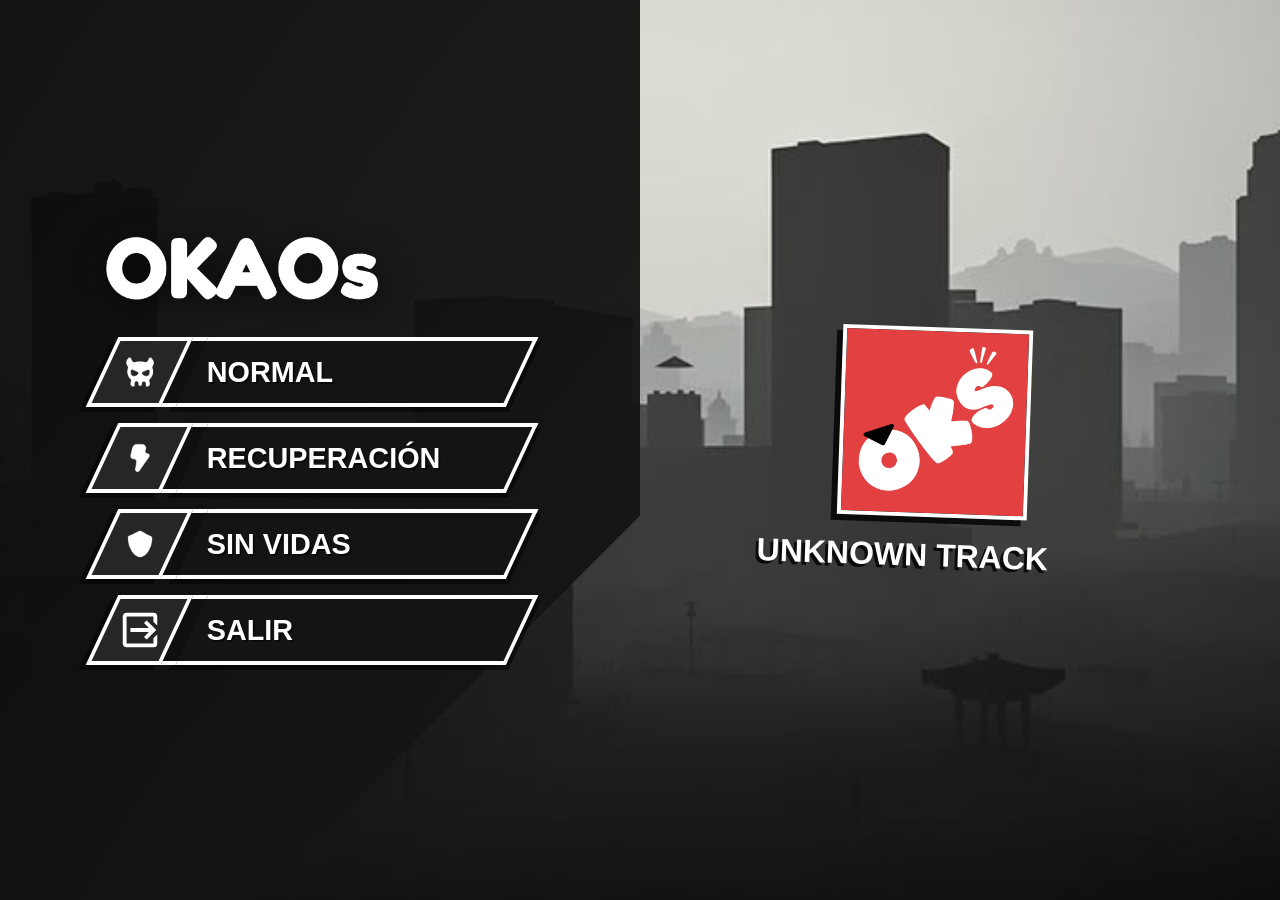
==== play/run.html @ 4ae3f85a "Update run.html" ====
<!DOCTYPE html>
<html lang="es">
<head>
    <meta charset="UTF-8">
    <meta name="viewport" content="width=device-width, initial-scale=1.0">
    <title>OKAOs - Play</title>
    <link href="https://fonts.googleapis.com/css2?family=Fredoka:wght@400;700&display=swap" rel="stylesheet">
    <link rel="icon" type="image/jpg" href="../img/logo.jpg">
    <style>
        * {
            margin: 0;
            padding: 0;
            box-sizing: border-box;
            font-family: 'Arial Black', 'Impact', sans-serif;
            user-select: none;
            -webkit-user-drag: none;
        }
        img {
            pointer-events: none;
        }
        body {
            background: url('../img/fn/f1.jpg') no-repeat center center/cover;
            width: 100vw;
            height: 100vh;
            overflow: hidden;
            display: flex;
            position: relative;
        }
        .bg-video {
            position: absolute;
            top: 0;
            left: 0;
            width: 100%;
            height: 100%;
            object-fit: cover;
            z-index: 0;
            display: none;
        }
        .lobby-screen {
            position: absolute;
            top: 0;
            left: 0;
            width: 100%;
            height: 100%;
            display: flex;
            z-index: 10;
            background: url('../img/fn/f1.jpg') no-repeat center center/cover;
        }
        .left-slash-partition {
            width: 50%;
            height: 100%;
            background: linear-gradient(135deg, rgba(10, 10, 10, 0.95) 0%, rgba(20, 20, 20, 0.95) 75%, transparent 75.1%);
            display: flex;
            flex-direction: column;
            justify-content: center;
            padding-left: 8%;
            position: relative;
        }
        .logo-container {
            max-width: 280px;
            margin-bottom: 30px;
        }
        .logo-container img {
            width: 100%;
            height: auto;
            filter: drop-shadow(0px 5px 15px rgba(0,0,0,0.6));
        }
        .menu-container {
            display: flex;
            flex-direction: column;
            gap: 16px;
        }
        .btn-mode {
            display: flex;
            align-items: center;
            text-decoration: none;
            color: #ffffff;
            cursor: pointer;
            position: relative;
            height: 70px;
            width: 420px;
            transition: transform 0.1s ease;
        }
        .btn-mode .icon-wrapper {
            width: 75px;
            height: 100%;
            background: #262626;
            border: 4px solid #ffffff;
            transform: skewX(-25deg);
            display: flex;
            align-items: center;
            justify-content: center;
            position: relative;
            z-index: 3;
            box-shadow: -5px 5px 0px rgba(0,0,0,0.5);
            transition: background-color 0.1s ease, border-color 0.1s ease;
        }
        .btn-mode .icon-wrapper img,
        .btn-mode .icon-wrapper svg {
            width: 46px;
            height: 46px;
            object-fit: contain;
            transform: skewX(25deg);
            fill: #ffffff;
            transition: filter 0.1s ease, fill 0.1s ease;
        }
        .btn-mode .slash-fold {
            width: 25px;
            height: 100%;
            background: #0f0f0f;
            transform: skewX(-25deg);
            margin-left: -10px;
            z-index: 2;
            border-top: 4px solid #ffffff;
            border-bottom: 4px solid #ffffff;
            transition: background-color 0.1s ease, border-color 0.1s ease;
        }
        .btn-mode .text-wrapper {
            flex: 1;
            height: 100%;
            background: #141414;
            border: 4px solid #ffffff;
            border-left: none;
            transform: skewX(-25deg);
            margin-left: -10px;
            display: flex;
            align-items: center;
            padding-left: 25px;
            z-index: 1;
            box-shadow: 5px 5px 0px rgba(0,0,0,0.5);
            transition: background-color 0.1s ease, border-color 0.1s ease, color 0.1s ease;
        }
        .btn-mode span {
            transform: skewX(25deg);
            font-weight: 900;
            font-size: 1.8rem;
            text-transform: uppercase;
            text-shadow: 2px 2px 0px rgba(0,0,0,0.5);
            transition: text-shadow 0.1s ease;
        }
        .btn-mode:hover {
            transform: scale(1.03) translate3d(5px, 0, 0);
        }
        .btn-mode:hover .icon-wrapper {
            background-color: #ffffff;
            border-color: #000000;
        }
        .btn-mode:hover .icon-wrapper img {
            filter: brightness(0);
        }
        .btn-mode:hover .icon-wrapper svg {
            fill: #000000;
        }
        .btn-mode:hover .slash-fold {
            background-color: #e0e0e0;
            border-color: #000000;
        }
        .btn-mode:hover .text-wrapper {
            background-color: #ffffff;
            border-color: #000000;
            color: #000000;
        }
        .btn-mode:hover span {
            text-shadow: none;
        }
        @keyframes select-pulse {
            0% { transform: scale(1.03) translate3d(5px, 0, 0); filter: brightness(1); }
            50% { transform: scale(1.08) translate3d(10px, 0, 0); filter: brightness(1.6); }
            100% { transform: scale(1.03) translate3d(5px, 0, 0); filter: brightness(1); }
        }
        .btn-mode.selected-active {
            animation: select-pulse 0.4s ease-in-out;
            z-index: 15;
        }
        .btn-mode.selected-active .icon-wrapper {
            background-color: #ffffff;
            border-color: #000000;
        }
        .btn-mode.selected-active .icon-wrapper img {
            filter: brightness(0);
        }
        .btn-mode.selected-active .icon-wrapper svg {
            fill: #000000;
        }
        .btn-mode.selected-active .slash-fold {
            background-color: #e0e0e0;
            border-color: #000000;
        }
        .btn-mode.selected-active .text-wrapper {
            background-color: #ffffff;
            border-color: #000000;
            color: #000000;
        }
        .btn-mode.selected-active span {
            text-shadow: none;
        }
        .right-content-partition {
            width: 50%;
            height: 100%;
            display: flex;
            align-items: center;
            justify-content: center;
            padding-right: 5%;
            z-index: 10;
        }
        .music-panel {
            display: flex;
            flex-direction: column;
            align-items: center;
            text-align: center;
            transform: rotate(2deg) skewX(-12deg);
            gap: 15px;
            width: 320px;
        }
        .music-art-frame {
            width: 190px;
            height: 190px;
            background-color: #222222;
            border: 4px solid #ffffff;
            overflow: hidden;
            box-shadow: -6px 6px 0px rgba(0,0,0,0.8);
            transform: skewX(12deg);
            display: flex;
            align-items: center;
            justify-content: center;
            flex-shrink: 0;
        }
        .music-art-frame img {
            width: 100%;
            height: 100%;
            object-fit: cover;
        }
        .music-info {
            display: flex;
            flex-direction: column;
            align-items: center;
            transform: skewX(12deg);
        }
        .music-title {
            font-size: 2rem;
            font-weight: 900;
            color: #ffffff;
            text-transform: uppercase;
            text-shadow: -3px 3px 0px rgba(0,0,0,0.8);
            margin-top: 5px;
        }
        .game-layout {
            position: fixed;
            top: 0;
            left: 0;
            width: 100vw;
            height: 100vh;
            z-index: 100;
            display: flex;
            flex-direction: column;
            align-items: center;
            background: rgba(0, 0, 0, 0.9);
            opacity: 0;
            pointer-events: none;
            transition: opacity 0.4s ease;
        }
        .game-layout.active {
            opacity: 1;
            pointer-events: auto;
        }
        .top-navbar {
            position: absolute;
            top: 25px;
            left: 5%;
            right: 5%;
            display: flex;
            justify-content: space-between;
            align-items: flex-start;
            z-index: 120;
            width: 90%;
        }
        .left-stats {
            display: flex;
            flex-direction: column;
            align-items: flex-start;
            gap: 5px;
        }
        .brand-logo {
            font-family: 'Fredoka', sans-serif;
            font-weight: 700;
            font-size: 2.5rem;
            color: #ffffff;
            text-shadow: -3px 3px 0px #000000;
        }
        .counters-grid {
            display: flex;
            flex-direction: column;
            gap: 2px;
        }
        .perfect-counter {
            font-size: 1.4rem;
            font-weight: 900;
            color: #ffe600;
            text-shadow: -2px 2px 0px #000000;
            display: flex;
            align-items: center;
        }
        .common-counter {
            font-size: 1.4rem;
            font-weight: 900;
            color: #00f2fe;
            text-shadow: -2px 2px 0px #000000;
            display: flex;
            align-items: center;
        }
        .okay-counter {
            font-size: 1.4rem;
            font-weight: 900;
            color: #39ff14;
            text-shadow: -2px 2px 0px #000000;
            display: flex;
            align-items: center;
        }
        .miss-counter {
            font-size: 1.4rem;
            font-weight: 900;
            color: #ff2a74;
            text-shadow: -2px 2px 0px #000000;
            display: flex;
            align-items: center;
        }
        @keyframes jump {
            0% { transform: translateY(0); }
            30% { transform: translateY(-6px); }
            50% { transform: translateY(0); }
            70% { transform: translateY(-2px); }
            100% { transform: translateY(0); }
        }
        .perfect-counter span, .common-counter span, .okay-counter span, .miss-counter span {
            display: inline-block;
            margin-left: 5px;
        }
        .perfect-counter.jump span, .common-counter.jump span, .okay-counter.jump span, .miss-counter.jump span {
            animation: jump 0.3s ease-out;
        }
        .right-stats {
            display: flex;
            flex-direction: column;
            align-items: flex-end;
            max-width: calc((100vw - 450px) / 2 - 5%);
        }
        .score-row {
            display: flex;
            align-items: center;
            gap: 15px;
        }
        .score-container {
            font-size: 2.2rem;
            font-weight: 900;
            color: #ffffff;
            text-shadow: -2px 2px 0px #000000;
        }
        .pause-wrapper {
            width: 54px;
            height: 54px;
            background: #141414;
            border: 3px solid #ffffff;
            border-radius: 12px;
            display: flex;
            align-items: center;
            justify-content: center;
            cursor: pointer;
            box-shadow: -3px 3px 0px rgba(0,0,0,0.5);
            transition: transform 0.1s ease, background-color 0.1s ease, border-color 0.1s ease;
        }
        .pause-wrapper:hover {
            transform: scale(1.05);
            background: #ffffff;
            border-color: #000000;
        }
        .pause-wrapper:hover .btn-pause {
            fill: #000000;
            filter: none;
        }
        .btn-pause {
            width: 32px;
            height: 32px;
            fill: #ffffff;
            filter: drop-shadow(-1px 1px 0px rgba(0,0,0,0.5));
            transition: fill 0.1s ease;
        }
        .hearts-container {
            display: none;
            justify-content: flex-end;
            gap: 8px;
            margin-top: 12px;
        }
        .hearts-container.visible {
            display: flex;
        }
        .heart-icon {
            width: 42px;
            height: 42px;
            object-fit: contain;
            filter: drop-shadow(0px 0px 1px rgba(0,0,0,1)) drop-shadow(0px 0px 1px rgba(0,0,0,1));
        }
        .bar-container {
            display: none;
            width: 180px;
            height: 24px;
            background: #222222;
            border: 3px solid #ffffff;
            box-shadow: -3px 3px 0px rgba(0,0,0,0.5);
            margin-top: 12px;
            position: relative;
            overflow: hidden;
        }
        .bar-container.visible {
            display: block;
        }
        .bar-fill {
            width: 50%;
            height: 100%;
            background: linear-gradient(90deg, #ff3366, #ffcc00, #39ff14);
            transition: width 0.1s ease;
        }
        .tracks-container {
            position: relative;
            width: 100%;
            max-width: 450px;
            height: 100%;
            display: flex;
            justify-content: space-between;
            border-left: 2px dashed rgba(255, 255, 255, 0.1);
            border-right: 2px dashed rgba(255, 255, 255, 0.1);
            background: rgba(255, 255, 255, 0.02);
            overflow: hidden;
        }
        .track-column {
            position: relative;
            width: 25%;
            height: 100%;
            display: flex;
            justify-content: center;
        }
        .receptors-row {
            position: absolute;
            top: 25px;
            left: 0;
            width: 100%;
            height: 80px;
            display: flex;
            justify-content: space-between;
            pointer-events: none;
            z-index: 110;
        }
        .receptor-box {
            width: 25%;
            height: 100%;
            display: flex;
            justify-content: center;
            align-items: center;
        }
        .receptor {
            width: 64px;
            height: 64px;
            display: flex;
            justify-content: center;
            align-items: center;
            transition: transform 0.05s ease;
        }
        .arrow-icon {
            width: 56px;
            height: 56px;
            background-color: rgba(255, 255, 255, 0.3);
            -webkit-mask-image: url('../img/assets/arrow.png');
            mask-image: url('../img/assets/arrow.png');
            -webkit-mask-size: contain;
            mask-size: contain;
            -webkit-mask-repeat: no-repeat;
            mask-repeat: no-repeat;
            -webkit-mask-position: center;
            mask-position: center;
        }
        .dir-left { transform: rotate(180deg); }
        .dir-up { transform: rotate(270deg); }
        .dir-down { transform: rotate(90deg); }
        .dir-right { transform: rotate(0deg); }
        .col-0 .receptor.active .arrow-icon { background-color: #ff2a74; filter: drop-shadow(0 0 15px #ff2a74); }
        .col-1 .receptor.active .arrow-icon { background-color: #00f2fe; filter: drop-shadow(0 0 15px #00f2fe); }
        .col-2 .receptor.active .arrow-icon { background-color: #39ff14; filter: drop-shadow(0 0 15px #39ff14); }
        .col-3 .receptor.active .arrow-icon { background-color: #ffb800; filter: drop-shadow(0 0 15px #ffb800); }
        .receptor.active {
            transform: scale(1.15);
        }
        .note {
            position: absolute;
            left: 50%;
            top: 0;
            transform: translate3d(-50%, 0, 0);
            width: 64px;
            height: 64px;
            display: flex;
            justify-content: center;
            align-items: center;
            z-index: 105;
            will-change: transform;
        }
        .note .arrow-icon {
            width: 56px;
            height: 56px;
        }
        .n-left .arrow-icon { background-color: #ff2a74; filter: drop-shadow(0 0 10px #ff2a74); }
        .n-up .arrow-icon { background-color: #00f2fe; filter: drop-shadow(0 0 10px #00f2fe); }
        .n-down .arrow-icon { background-color: #39ff14; filter: drop-shadow(0 0 10px #39ff14); }
        .n-right .arrow-icon { background-color: #ffb800; filter: drop-shadow(0 0 10px #ffb800); }
        .feedback-overlay {
            position: absolute;
            top: 55%;
            display: flex;
            flex-direction: column;
            align-items: center;
            pointer-events: none;
            z-index: 120;
        }
        .rating {
            font-size: 2.5rem;
            font-weight: 900;
            color: #ffe600;
            text-shadow: -2px 2px 0px #000000, 0 0 15px rgba(255, 230, 0, 0.5);
            opacity: 0;
            transform: scale(0.5);
            transition: transform 0.08s ease, opacity 0.08s;
        }
        .rating.pop {
            opacity: 1;
            transform: scale(1.1);
        }
        .pause-screen {
            position: fixed;
            top: 0;
            left: 0;
            width: 100vw;
            height: 100vh;
            display: none;
            z-index: 200;
            background: url('../img/fn/f1.jpg') no-repeat center center/cover;
        }
        .pause-screen.active {
            display: flex;
        }
        .pause-left-partition {
            width: 50%;
            height: 100%;
            background: linear-gradient(135deg, rgba(10, 10, 10, 0.95) 0%, rgba(20, 20, 20, 0.95) 75%, transparent 75.1%);
            display: flex;
            flex-direction: column;
            justify-content: center;
            padding-left: 8%;
            position: relative;
        }
        .pause-title {
            font-size: 3rem;
            font-weight: 900;
            color: #ffffff;
            text-transform: uppercase;
            text-shadow: -4px 4px 0px #000000;
            margin-bottom: 30px;
            letter-spacing: 2px;
        }
        .pause-menu-container {
            display: flex;
            flex-direction: column;
            gap: 16px;
        }
        .pause-right-partition {
            width: 50%;
            height: 100%;
            display: flex;
            align-items: center;
            justify-content: center;
            padding-right: 5%;
        }
        .stats-panel {
            display: flex;
            flex-direction: column;
            align-items: flex-start;
            background: rgba(20, 20, 20, 0.85);
            border: 4px solid #ffffff;
            border-radius: 20px;
            padding: 35px;
            width: 380px;
            box-shadow: -8px 8px 0px rgba(0,0,0,0.6);
            transform: rotate(2deg) skewX(-6deg);
            gap: 20px;
        }
        .stats-panel * {
            transform: skewX(6deg);
        }
        .stats-heading {
            font-size: 2.2rem;
            font-weight: 900;
            color: #ffe600;
            text-transform: uppercase;
            text-shadow: -2px 2px 0px #000000;
            border-bottom: 3px dashed rgba(255, 255, 255, 0.2);
            width: 100%;
            padding-bottom: 10px;
            margin-bottom: 5px;
        }
        .stat-row {
            display: flex;
            justify-content: space-between;
            width: 100%;
            font-size: 1.5rem;
            font-weight: 900;
            color: #ffffff;
            text-shadow: -2px 2px 0px #000000;
            text-transform: uppercase;
        }
        .stat-val {
            color: #00a2ff;
        }
        .stat-val.gold {
            color: #ffe600;
        }
        .btn-mode .icon-wrapper svg.smooth-icon {
            border-radius: 8px;
        }
        .end-screen {
            position: fixed;
            top: 0;
            left: 0;
            width: 100vw;
            height: 100vh;
            display: none;
            z-index: 300;
            background: url('../img/fn/f1.jpg') no-repeat center center/cover;
        }
        .end-screen.active {
            display: flex;
        }
        .end-left-partition {
            width: 50%;
            height: 100%;
            background: linear-gradient(135deg, rgba(10, 10, 10, 0.95) 0%, rgba(20, 20, 20, 0.95) 75%, transparent 75.1%);
            display: flex;
            flex-direction: column;
            justify-content: center;
            padding-left: 8%;
            position: relative;
        }
        .end-title {
            font-size: 3rem;
            font-weight: 900;
            color: #ffffff;
            text-transform: uppercase;
            text-shadow: -4px 4px 0px #000000;
            margin-bottom: 30px;
            letter-spacing: 2px;
        }
        .end-title.win {
            color: #39ff14;
            text-shadow: -4px 4px 0px #000000, 0 0 15px rgba(57, 255, 20, 0.3);
        }
        .end-title.lose {
            color: #ff2a74;
            text-shadow: -4px 4px 0px #000000, 0 0 15px rgba(255, 42, 116, 0.3);
        }
        .end-menu-container {
            display: flex;
            flex-direction: column;
            gap: 16px;
        }
        .end-right-partition {
            width: 50%;
            height: 100%;
            display: flex;
            align-items: center;
            justify-content: center;
            padding-right: 5%;
        }
        .results-panel {
            display: flex;
            flex-direction: column;
            align-items: center;
            background: rgba(20, 20, 20, 0.85);
            border: 4px solid #ffffff;
            border-radius: 20px;
            padding: 35px;
            width: 420px;
            box-shadow: -8px 8px 0px rgba(0,0,0,0.6);
            transform: rotate(-2deg) skewX(-6deg);
            gap: 15px;
            position: relative;
        }
        .results-panel * {
            transform: skewX(6deg);
        }
        .results-heading {
            font-size: 2.2rem;
            font-weight: 900;
            color: #ffe600;
            text-transform: uppercase;
            text-shadow: -2px 2px 0px #000000;
            border-bottom: 3px dashed rgba(255, 255, 255, 0.2);
            width: 100%;
            padding-bottom: 10px;
            margin-bottom: 5px;
            text-align: center;
        }
        .results-rank {
            font-size: 5rem;
            font-weight: 900;
            color: #ffe600;
            text-shadow: -4px 4px 0px #000000, 0 0 25px rgba(255, 230, 0, 0.5);
            margin: -5px 0 10px 0;
            text-align: center;
            width: 100%;
        }
        .results-stars {
            display: flex;
            justify-content: center;
            gap: 12px;
            margin-bottom: 10px;
            width: 100%;
        }
        .star-item {
            width: 48px;
            height: 48px;
            background-color: rgba(255, 255, 255, 0.15);
            -webkit-mask-image: url("data:image/svg+xml;utf8,<svg xmlns='http://www.w3.org/2000/svg' viewBox='0 0 24 24'><path d='M12,17.27L18.18,21L16.54,13.97L22,9.24L14.81,8.62L12,2L9.19,8.62L2,9.24L7.45,13.97L5.82,21L12,17.27Z'/></svg>");
            mask-image: url("data:image/svg+xml;utf8,<svg xmlns='http://www.w3.org/2000/svg' viewBox='0 0 24 24'><path d='M12,17.27L18.18,21L16.54,13.97L22,9.24L14.81,8.62L12,2L9.19,8.62L2,9.24L7.45,13.97L5.82,21L12,17.27Z'/></svg>");
            -webkit-mask-size: contain;
            mask-size: contain;
            -webkit-mask-repeat: no-repeat;
            mask-repeat: no-repeat;
            -webkit-mask-position: center;
            mask-position: center;
            transition: background-color 0.3s ease;
        }
        .star-item.active {
            background-color: #ffe600;
            filter: drop-shadow(0 0 8px #ffe600);
        }
        .countdown-overlay {
            position: absolute;
            top: 0;
            left: 0;
            width: 100%;
            height: 100%;
            display: none;
            align-items: center;
            justify-content: center;
            z-index: 150;
            background: rgba(0,0,0,0.4);
        }
        .countdown-text {
            font-size: 6rem;
            font-weight: 900;
            color: #ffffff;
            text-transform: uppercase;
            text-shadow: -4px 4px 0px #000000, 0 0 30px rgba(255,255,255,0.6);
            transform: scale(0.5);
            opacity: 0;
            transition: transform 0.2s cubic-bezier(0.175, 0.885, 0.32, 1.275), opacity 0.2s;
        }
        .countdown-text.pop {
            transform: scale(1.2);
            opacity: 1;
        }
    </style>
</head>
<body oncontextmenu="return false;">
    <video id="bgVideo" class="bg-video" loop muted></video>
    <audio id="bgMusic"></audio>
    <div class="lobby-screen" id="lobbyViewport">
        <div class="left-slash-partition">
            <div class="logo-container">
                <img src="../img/logo.png" alt="Logo OKAOs">
            </div>
            <div class="menu-container">
                <div class="btn-mode" id="btnNormal">
                    <div class="icon-wrapper">
                        <img src="../img/icons/ic5.png" alt="Normal">
                    </div>
                    <div class="slash-fold"></div>
                    <div class="text-wrapper">
                        <span>Normal</span>
                    </div>
                </div>
                <div class="btn-mode" id="btnRecovery">
                    <div class="icon-wrapper">
                        <img src="../img/icons/ic6.png" alt="Recuperación">
                    </div>
                    <div class="slash-fold"></div>
                    <div class="text-wrapper">
                        <span>Recuperación</span>
                    </div>
                </div>
                <div class="btn-mode" id="btnNoLives">
                    <div class="icon-wrapper">
                        <img src="../img/icons/ic7.png" alt="Sin Vidas">
                    </div>
                    <div class="slash-fold"></div>
                    <div class="text-wrapper">
                        <span>Sin Vidas</span>
                    </div>
                </div>
                <div class="btn-mode" id="btnExit">
                    <div class="icon-wrapper">
                        <svg viewBox="0 0 24 24" class="smooth-icon">
                            <path d="M14.08,15.59L16.67,13H7V11H16.67L14.08,8.41L15.5,7L20.5,12L15.5,17L14.08,15.59M19,3A2,2 0 0,1 21,5V9.67L19,7.67V5H5V19H19V16.33L21,14.33V19A2,2 0 0,1 19,21H5C3.89,21 3,20.1 3,19V5C3,3.89 3.89,3 5,3H19Z"/>
                        </svg>
                    </div>
                    <div class="slash-fold"></div>
                    <div class="text-wrapper">
                        <span>Salir</span>
                    </div>
                </div>
            </div>
        </div>
        <div class="right-content-partition">
            <div class="music-panel">
                <div class="music-art-frame">
                    <img id="songArt" src="../img/logo.jpg" alt="Song Art" onerror="this.src='../img/logo.jpg'">
                </div>
                <div class="music-info">
                    <span class="music-title" id="songTitle">Unknown Track</span>
                </div>
            </div>
        </div>
    </div>
    <div class="game-layout" id="gameViewport">
        <div class="countdown-overlay" id="countdownOverlay">
            <div class="countdown-text" id="countdownText">3</div>
        </div>
        <div class="top-navbar">
            <div class="left-stats">
                <div class="brand-logo">OKAOs</div>
                <div class="counters-grid">
                    <div class="perfect-counter" id="perfectCounter">Perfects: <span id="perfectValue">x0</span></div>
                    <div class="common-counter" id="commonCounter">Comunes: <span id="commonValue">x0</span></div>
                    <div class="okay-counter" id="okayCounter">Okays: <span id="okayValue">x0</span></div>
                    <div class="miss-counter" id="missCounter">Misses: <span id="missValue">x0</span></div>
                </div>
            </div>
            <div class="right-stats">
                <div class="score-row">
                    <div class="score-container" id="score">000000</div>
                    <div class="pause-wrapper" id="pauseTrigger">
                        <svg class="btn-pause" viewBox="0 0 24 24">
                            <path d="M14,19H18V5H14M6,19H10V5H6V19Z"/>
                        </svg>
                    </div>
                </div>
                <div class="hearts-container" id="heartsContainer">
                    <img src="../img/icons/ic8.png" alt="Heart" class="heart-icon">
                    <img src="../img/icons/ic8.png" alt="Heart" class="heart-icon">
                    <img src="../img/icons/ic8.png" alt="Heart" class="heart-icon">
                </div>
                <div class="bar-container" id="barContainer">
                    <div class="bar-fill" id="barFill"></div>
                </div>
            </div>
        </div>
        <div class="tracks-container">
            <div class="receptors-row">
                <div class="receptor-box col-0">
                    <div class="receptor" id="receptor-0">
                        <div class="arrow-icon dir-left"></div>
                    </div>
                </div>
                <div class="receptor-box col-1">
                    <div class="receptor" id="receptor-1">
                        <div class="arrow-icon dir-up"></div>
                    </div>
                </div>
                <div class="receptor-box col-2">
                    <div class="receptor" id="receptor-2">
                        <div class="arrow-icon dir-down"></div>
                    </div>
                </div>
                <div class="receptor-box col-3">
                    <div class="receptor" id="receptor-3">
                        <div class="arrow-icon dir-right"></div>
                    </div>
                </div>
            </div>
            <div class="track-column" id="track-0"></div>
            <div class="track-column" id="track-1"></div>
            <div class="track-column" id="track-2"></div>
            <div class="track-column" id="track-3"></div>
        </div>
        <div class="feedback-overlay">
            <div id="rating" class="rating">PERFECT</div>
        </div>
    </div>
    <div class="pause-screen" id="pauseViewport">
        <div class="pause-left-partition">
            <div class="pause-title">Pausa</div>
            <div class="pause-menu-container">
                <div class="btn-mode" id="btnResume">
                    <div class="icon-wrapper">
                        <svg viewBox="0 0 24 24" class="smooth-icon">
                            <path d="M8,5.14V19.14L19,12.14L8,5.14Z"/>
                        </svg>
                    </div>
                    <div class="slash-fold"></div>
                    <div class="text-wrapper">
                        <span>Reanudar</span>
                    </div>
                </div>
                <div class="btn-mode" id="btnRestart">
                    <div class="icon-wrapper">
                        <svg viewBox="0 0 24 24" class="smooth-icon">
                            <path d="M17.65,6.35C16.2,4.9 14.21,4 12,4A8,8 0 0,0 4,12A8,8 0 0,0 12,20C15.73,20 18.84,17.45 19.73,14H17.65C16.83,16.33 14.61,18 12,18A6,6 0 0,1 6,12A6,6 0 0,1 12,6C13.66,6 15.14,6.69 16.22,7.78L13,11H20V4L17.65,6.35Z"/>
                        </svg>
                    </div>
                    <div class="slash-fold"></div>
                    <div class="text-wrapper">
                        <span>Reiniciar</span>
                    </div>
                </div>
                <div class="btn-mode" id="btnSettings">
                    <div class="icon-wrapper">
                        <svg viewBox="0 0 24 24" class="smooth-icon">
                            <path d="M12,15.5A3.5,3.5 0 0,1 8.5,12A3.5,3.5 0 0,1 12,8.5A3.5,3.5 0 0,1 15.5,12A3.5,3.5 0 0,1 12,15.5M19.43,12.97C19.47,12.65 19.5,12.33 19.5,12C19.5,11.67 19.47,11.34 19.43,11L21.54,9.37C21.73,9.22 21.78,8.95 21.66,8.73L19.66,5.27C19.54,5.05 19.27,4.96 19.05,5.05L16.56,6.05C16.04,5.66 15.47,5.34 14.86,5.1L14.47,2.42C14.43,2.19 14.24,2 14,2H10C9.76,2 9.57,2.19 9.53,2.42L9.14,5.1C8.53,5.34 7.96,5.66 7.44,6.05L4.95,5.05C4.73,4.96 4.46,5.05 4.34,5.27L2.34,8.73C2.21,8.95 2.27,9.22 2.46,9.37L4.57,11C4.53,11.34 4.5,11.67 4.5,12C4.5,12.33 4.53,12.65 4.57,12.97L2.46,14.63C2.27,14.78 2.21,15.05 2.34,15.27L4.34,18.73C4.46,18.95 4.73,19.03 4.95,18.95L7.44,17.95C7.96,18.34 8.53,18.66 9.14,18.9L9.53,21.58C9.57,21.81 9.76,22 10,22H14C14.24,22 14.43,21.81 14.47,21.58L14.86,18.9C15.47,18.66 16.04,18.34 16.56,17.95L19.05,18.95C19.27,19.03 19.54,18.95 19.66,18.73L21.66,15.27C21.78,15.05 21.73,14.78 21.54,14.63L19.43,12.97Z"/>
                        </svg>
                    </div>
                    <div class="slash-fold"></div>
                    <div class="text-wrapper">
                        <span>Ajustes</span>
                    </div>
                </div>
                <div class="btn-mode" id="btnPauseExit">
                    <div class="icon-wrapper">
                        <svg viewBox="0 0 24 24" class="smooth-icon">
                            <path d="M14.08,15.59L16.67,13H7V11H16.67L14.08,8.41L15.5,7L20.5,12L15.5,17L14.08,15.59M19,3A2,2 0 0,1 21,5V9.67L19,7.67V5H5V19H19V16.33L21,14.33V19A2,2 0 0,1 19,21H5C3.89,21 3,20.1 3,19V5C3,3.89 3.89,3 5,3H19Z"/>
                        </svg>
                    </div>
                    <div class="slash-fold"></div>
                    <div class="text-wrapper">
                        <span>Salir</span>
                    </div>
                </div>
            </div>
        </div>
        <div class="pause-right-partition">
            <div class="stats-panel">
                <div class="stats-heading">Estadísticas</div>
                <div class="stat-row">
                    <span>Puntaje</span>
                    <span class="stat-val gold" id="pauseScore">000000</span>
                </div>
                <div class="stat-row">
                    <span>Perfects</span>
                    <span class="stat-val" id="pausePerfects">x0</span>
                </div>
                <div class="stat-row">
                    <span>Combo Máx</span>
                    <span class="stat-val" id="pauseCombo">0</span>
                </div>
            </div>
        </div>
    </div>
    <div class="end-screen" id="endViewport">
        <div class="end-left-partition">
            <div class="end-title" id="endTitle">Fin de Partida</div>
            <div class="end-menu-container">
                <div class="btn-mode" id="btnEndRetry">
                    <div class="icon-wrapper">
                        <svg viewBox="0 0 24 24" class="smooth-icon">
                            <path d="M17.65,6.35C16.2,4.9 14.21,4 12,4A8,8 0 0,0 4,12A8,8 0 0,0 12,20C15.73,20 18.84,17.45 19.73,14H17.65C16.83,16.33 14.61,18 12,18A6,6 0 0,1 6,12A6,6 0 0,1 12,6C13.66,6 15.14,6.69 16.22,7.78L13,11H20V4L17.65,6.35Z"/>
                        </svg>
                    </div>
                    <div class="slash-fold"></div>
                    <div class="text-wrapper">
                        <span>Reintentar</span>
                    </div>
                </div>
                <div class="btn-mode" id="btnEndSongs">
                    <div class="icon-wrapper">
                        <svg viewBox="0 0 24 24" class="smooth-icon">
                            <path d="M12,3V12.26C11.5,12.09 11,12 10.5,12C8,12 6,14 6,16.5C6,19 8,21 10.5,21C13,21 15,19 15,16.5V6H19V3H12Z"/>
                        </svg>
                    </div>
                    <div class="slash-fold"></div>
                    <div class="text-wrapper">
                        <span>Canciones</span>
                    </div>
                </div>
                <div class="btn-mode" id="btnEndExit">
                    <div class="icon-wrapper">
                        <svg viewBox="0 0 24 24" class="smooth-icon">
                            <path d="M14.08,15.59L16.67,13H7V11H16.67L14.08,8.41L15.5,7L20.5,12L15.5,17L14.08,15.59M19,3A2,2 0 0,1 21,5V9.67L19,7.67V5H5V19H19V16.33L21,14.33V19A2,2 0 0,1 19,21H5C3.89,21 3,20.1 3,19V5C3,3.89 3.89,3 5,3H19Z"/>
                        </svg>
                    </div>
                    <div class="slash-fold"></div>
                    <div class="text-wrapper">
                        <span>Inicio</span>
                    </div>
                </div>
            </div>
        </div>
        <div class="end-right-partition">
            <div class="results-panel">
                <div class="results-heading" id="resultsStatus">Completado</div>
                <div class="results-rank" id="resultsRank">SS</div>
                <div class="results-stars">
                    <div class="star-item" id="star-1"></div>
                    <div class="star-item" id="star-2"></div>
                    <div class="star-item" id="star-3"></div>
                </div>
                <div class="stat-row">
                    <span>Puntaje</span>
                    <span class="stat-val gold" id="endScore">000000</span>
                </div>
                <div class="stat-row">
                    <span>Perfects</span>
                    <span class="stat-val" id="endPerfects">x0</span>
                </div>
                <div class="stat-row">
                    <span>Combo Máx</span>
                    <span class="stat-val" id="endCombo">0</span>
                </div>
            </div>
        </div>
    </div>
    <script>
        const CONFIG = {
            targetY: 25,
            basePreSpawnTime: 2000
        };
        const state = {
            isPlaying: false,
            isPaused: false,
            mode: 'normal',
            lives: 3,
            maxLives: 3,
            recoveryHealth: 50,
            score: 0,
            perfects: 0,
            commons: 0,
            okays: 0,
            misses: 0,
            maxCombo: 0,
            currentCombo: 0,
            notes: [],
            beatmap: [],
            nextNoteIndex: 0,
            loopId: null,
            speedFactor: 1,
            userKeys: ['D', 'F', 'J', 'K']
        };
        const audio = document.getElementById('bgMusic');
        const bgVideo = document.getElementById('bgVideo');
        const lobbyViewport = document.getElementById('lobbyViewport');
        const gameViewport = document.getElementById('gameViewport');
        const pauseViewport = document.getElementById('pauseViewport');
        const endViewport = document.getElementById('endViewport');
        const countdownOverlay = document.getElementById('countdownOverlay');
        const countdownText = document.getElementById('countdownText');
        const btnNormal = document.getElementById('btnNormal');
        const btnRecovery = document.getElementById('btnRecovery');
        const btnNoLives = document.getElementById('btnNoLives');
        const btnExit = document.getElementById('btnExit');
        const btnResume = document.getElementById('btnResume');
        const btnRestart = document.getElementById('btnRestart');
        const btnSettings = document.getElementById('btnSettings');
        const btnPauseExit = document.getElementById('btnPauseExit');
        const btnEndRetry = document.getElementById('btnEndRetry');
        const btnEndSongs = document.getElementById('btnEndSongs');
        const btnEndExit = document.getElementById('btnEndExit');
        const pauseTrigger = document.getElementById('pauseTrigger');
        const scoreEl = document.getElementById('score');
        const ratingEl = document.getElementById('rating');
        
        const perfectCounterEl = document.getElementById('perfectCounter');
        const perfectValueEl = document.getElementById('perfectValue');
        const commonCounterEl = document.getElementById('commonCounter');
        const commonValueEl = document.getElementById('commonValue');
        const okayCounterEl = document.getElementById('okayCounter');
        const okayValueEl = document.getElementById('okayValue');
        const missCounterEl = document.getElementById('missCounter');
        const missValueEl = document.getElementById('missValue');

        const heartsContainer = document.getElementById('heartsContainer');
        const barContainer = document.getElementById('barContainer');
        const barFill = document.getElementById('barFill');
        const pauseScore = document.getElementById('pauseScore');
        const pausePerfects = document.getElementById('pausePerfects');
        const pauseCombo = document.getElementById('pauseCombo');
        const endTitle = document.getElementById('endTitle');
        const resultsStatus = document.getElementById('resultsStatus');
        const resultsRank = document.getElementById('resultsRank');
        const endScore = document.getElementById('endScore');
        const endPerfects = document.getElementById('endPerfects');
        const endCombo = document.getElementById('endCombo');
        const star1 = document.getElementById('star-1');
        const star2 = document.getElementById('star-2');
        const star3 = document.getElementById('star-3');
        const tracks = [
            document.getElementById('track-0'),
            document.getElementById('track-1'),
            document.getElementById('track-2'),
            document.getElementById('track-3')
        ];
        const receptors = [
            document.getElementById('receptor-0'),
            document.getElementById('receptor-1'),
            document.getElementById('receptor-2'),
            document.getElementById('receptor-3')
        ];
        const colClasses = ['n-left', 'n-up', 'n-down', 'n-right'];
        const dirClasses = ['dir-left', 'dir-up', 'dir-down', 'dir-right'];

        function loadPreferences() {
            const saved = localStorage.getItem('okaos_settings');
            if (saved) {
                try {
                    const config = JSON.parse(saved);
                    if (config.keys) {
                        state.userKeys[0] = (config.keys.key1 || 'D').toUpperCase();
                        state.userKeys[1] = (config.keys.key2 || 'F').toUpperCase();
                        state.userKeys[2] = (config.keys.key3 || 'J').toUpperCase();
                        state.userKeys[3] = (config.keys.key4 || 'K').toUpperCase();
                    }
                    if (config.speed) {
                        let parsedSpeed = parseFloat(config.speed);
                        if (!isNaN(parsedSpeed) && parsedSpeed > 0) {
                            state.speedFactor = parsedSpeed;
                        }
                    }
                } catch(e) {
                    console.error(e);
                }
            }
        }

        function mapColumn(colValue) {
            if (colValue === undefined || colValue === null) return 0;
            if (typeof colValue === 'number') {
                return Math.min(Math.max(Math.floor(colValue), 0), 3);
            }
            const val = String(colValue).trim().toLowerCase();
            if (val === '0' || val === 'l' || val === 'left' || val === 'izquierda') return 0;
            if (val === '1' || val === 'u' || val === 'up' || val === 'arriba') return 1;
            if (val === '2' || val === 'd' || val === 'down' || val === 'abajo') return 2;
            if (val === '3' || val === 'r' || val === 'right' || val === 'derecha') return 3;
            return 0;
        }

        async function fetchBeatmap() {
            try {
                const savedSong = localStorage.getItem('selectedSong');
                let songData = { id: "m1", nombre: "Unknown Track", autor: "Unknown" };
                if (savedSong) {
                    songData = JSON.parse(savedSong);
                }
                
                document.getElementById('songTitle').textContent = songData.nombre || "Unknown Track";
                
                const coverUrl = songData.portada || songData.fondo || `../img/logo.jpg`;
                document.getElementById('songArt').src = coverUrl;

                if (songData.video) {
                    bgVideo.src = songData.video;
                    bgVideo.style.display = 'none';
                    bgVideo.load();
                } else if (songData.fondo) {
                    bgVideo.style.display = 'none';
                    bgVideo.src = "";
                } else {
                    bgVideo.style.display = 'none';
                    bgVideo.src = "";
                }

                audio.src = songData.audio || `../music/${songData.id}.ogg`;
                audio.load();
                
                let data = null;
                if (songData.notes) {
                    data = songData.notes;
                } else if (songData.beatmap) {
                    data = songData.beatmap;
                } else {
                    const mapPath = songData.map || `../mapped/${songData.id}.json`;
                    const response = await fetch(mapPath);
                    data = await response.json();
                }

                const savedSettings = localStorage.getItem('okaos_settings');
                let hasGlobalSpeed = false;
                if (savedSettings) {
                    try {
                        const parsedGlobal = JSON.parse(savedSettings);
                        if (parsedGlobal.speed && !isNaN(parseFloat(parsedGlobal.speed))) {
                            state.speedFactor = parseFloat(parsedGlobal.speed);
                            hasGlobalSpeed = true;
                        }
                    } catch(err){}
                }

                if (data && !hasGlobalSpeed) {
                    let rawSpeed = data.velocidad !== undefined ? data.velocidad : data.speed;
                    if (rawSpeed !== undefined) {
                        let parsedSpeed = parseFloat(rawSpeed);
                        if (!isNaN(parsedSpeed) && parsedSpeed > 0) {
                            state.speedFactor = parsedSpeed;
                        }
                    }
                }
                
                let rawNotes = [];
                if (Array.isArray(data)) {
                    rawNotes = data;
                } else if (data.notes && Array.isArray(data.notes)) {
                    rawNotes = data.notes;
                } else if (data.beatmap && Array.isArray(data.beatmap)) {
                    rawNotes = data.beatmap;
                } else if (data.chart && Array.isArray(data.chart)) {
                    rawNotes = data.chart;
                } else {
                    for (const key in data) {
                        if (Array.isArray(data[key])) {
                            rawNotes = data[key];
                            break;
                        }
                    }
                }

                state.beatmap = rawNotes.map(item => {
                    const col = mapColumn(item.col !== undefined ? item.col : item.column);
                    let timeVal = 0;
                    if (item.time !== undefined) timeVal = Number(item.time);
                    else if (item.t !== undefined) timeVal = Number(item.t);
                    else if (item.timestamp !== undefined) timeVal = Number(item.timestamp);

                    const hasDecimalSeconds = !Number.isInteger(timeVal) || (timeVal > 0 && timeVal < 60 && !rawNotes.some(n => (n.time || n.t) > 5000));
                    if (hasDecimalSeconds) {
                        timeVal = Math.round(timeVal * 1000);
                    }

                    return { col, time: timeVal };
                });

                state.beatmap.sort((a, b) => a.time - b.time);

            } catch (e) {
                console.error("Map load failed", e);
            }
        }

        window.addEventListener('DOMContentLoaded', () => {
            loadPreferences();
            fetchBeatmap();
        });

        [btnNormal, btnRecovery, btnNoLives].forEach(btn => {
            btn.addEventListener('click', () => {
                btn.classList.add('selected-active');
                setTimeout(() => {
                    btn.classList.remove('selected-active');
                    lobbyViewport.style.display = 'none';
                    gameViewport.classList.add('active');
                    
                    const savedSong = localStorage.getItem('selectedSong');
                    if (savedSong) {
                        const songData = JSON.parse(savedSong);
                        if (songData.video) {
                            bgVideo.style.display = 'block';
                        } else if (songData.fondo) {
                            document.body.style.backgroundImage = `url('${songData.fondo}')`;
                        } else {
                            document.body.style.backgroundImage = "url('../img/fn/f1.jpg')";
                        }
                    }

                    if (btn === btnNormal) {
                        state.mode = 'normal';
                        state.lives = 3;
                        state.maxLives = 3;
                        updateHeartsUI();
                        heartsContainer.classList.add('visible');
                        barContainer.classList.remove('visible');
                    } else if (btn === btnRecovery) {
                        state.mode = 'recovery';
                        state.recoveryHealth = 50;
                        updateBarUI();
                        heartsContainer.classList.remove('visible');
                        barContainer.classList.add('visible');
                    } else {
                        state.mode = 'nolives';
                        heartsContainer.classList.remove('visible');
                        barContainer.classList.remove('visible');
                    }
                    startCountdown();
                }, 400);
            });
        });

        btnExit.addEventListener('click', () => {
            btnExit.classList.add('selected-active');
            setTimeout(() => {
                btnExit.classList.remove('selected-active');
                window.location.href = "../";
            }, 400);
        });

        btnSettings.addEventListener('click', () => {
            btnSettings.classList.add('selected-active');
            setTimeout(() => {
                btnSettings.classList.remove('selected-active');
                window.location.href = "../sc/settings";
            }, 400);
        });

        btnPauseExit.addEventListener('click', () => {
            btnPauseExit.classList.add('selected-active');
            setTimeout(() => {
                btnPauseExit.classList.remove('selected-active');
                window.location.href = "../";
            }, 400);
        });

        btnEndRetry.addEventListener('click', () => {
            btnEndRetry.classList.add('selected-active');
            setTimeout(() => {
                btnEndRetry.classList.remove('selected-active');
                endViewport.classList.remove('active');
                startCountdown();
            }, 400);
        });

        btnEndSongs.addEventListener('click', () => {
            btnEndSongs.classList.add('selected-active');
            setTimeout(() => {
                btnEndSongs.classList.remove('selected-active');
                window.location.href = "../sc/settings";
            }, 400);
        });

        btnEndExit.addEventListener('click', () => {
            btnEndExit.classList.add('selected-active');
            setTimeout(() => {
                btnEndExit.classList.remove('selected-active');
                window.location.href = "../";
            }, 400);
        });

        pauseTrigger.addEventListener('click', () => {
            togglePause();
        });

        window.addEventListener('keydown', (e) => {
            if (e.key === 'Escape' || e.key === 'Esc') {
                if (gameViewport.classList.contains('active') && !endViewport.classList.contains('active') && countdownOverlay.style.display !== 'flex') {
                    togglePause();
                }
            }
        });

        btnResume.addEventListener('click', () => {
            btnResume.classList.add('selected-active');
            setTimeout(() => {
                btnResume.classList.remove('selected-active');
                togglePause();
            }, 400);
        });

        btnRestart.addEventListener('click', () => {
            btnRestart.classList.add('selected-active');
            setTimeout(() => {
                btnRestart.classList.remove('selected-active');
                pauseViewport.classList.remove('active');
                state.isPaused = false;
                startCountdown();
            }, 400);
        });

        function togglePause() {
            if (!state.isPlaying && !state.isPaused) return;
            if (!state.isPaused) {
                state.isPaused = true;
                state.isPlaying = false;
                cancelAnimationFrame(state.loopId);
                audio.pause();
                if (bgVideo.src && bgVideo.style.display !== 'none') {
                    bgVideo.pause();
                }
                pauseScore.textContent = String(state.score).padStart(6, '0');
                pausePerfects.textContent = `x${state.perfects}`;
                pauseCombo.textContent = state.maxCombo;
                pauseViewport.classList.add('active');
            } else {
                pauseViewport.classList.remove('active');
                state.isPaused = false;
                state.isPlaying = true;
                audio.play();
                if (bgVideo.src && bgVideo.style.display !== 'none') {
                    bgVideo.play().catch(()=>{});
                }
                state.loopId = requestAnimationFrame(loop);
            }
        }

        function updateHeartsUI() {
            const icons = heartsContainer.querySelectorAll('.heart-icon');
            icons.forEach((icon, i) => {
                if (i < state.lives) {
                    icon.style.opacity = '1';
                } else {
                    icon.style.opacity = '0.2';
                }
            });
        }

        function updateBarUI() {
            barFill.style.width = `${state.recoveryHealth}%`;
        }

        function startCountdown() {
            state.isPlaying = false;
            state.isPaused = false;
            state.score = 0;
            state.perfects = 0;
            state.commons = 0;
            state.okays = 0;
            state.misses = 0;
            state.currentCombo = 0;
            state.maxCombo = 0;
            state.nextNoteIndex = 0;
            
            if (state.mode === 'normal') {
                state.lives = 3;
                updateHeartsUI();
            } else if (state.mode === 'recovery') {
                state.recoveryHealth = 50;
                updateBarUI();
            }

            scoreEl.textContent = '000000';
            perfectValueEl.textContent = 'x0';
            commonValueEl.textContent = 'x0';
            okayValueEl.textContent = 'x0';
            missValueEl.textContent = 'x0';
            ratingEl.className = 'rating';
            state.notes.forEach(note => note.element.remove());
            state.notes = [];
            
            audio.pause();
            audio.currentTime = 0;
            if (bgVideo.src) {
                bgVideo.pause();
                bgVideo.currentTime = 0;
            }

            countdownOverlay.style.display = 'flex';
            let count = 3;
            
            function runStep() {
                if (count > 0) {
                    countdownText.textContent = count;
                } else if (count === 0) {
                    countdownText.textContent = "¡Go!";
                } else {
                    countdownOverlay.style.display = 'none';
                    startGame();
                    return;
                }
                
                countdownText.classList.remove('pop');
                void countdownText.offsetWidth;
                countdownText.classList.add('pop');
                
                count--;
                setTimeout(runStep, 1000);
            }
            
            runStep();
        }

        function startGame() {
            loadPreferences();
            state.isPlaying = true;
            
            const savedSong = localStorage.getItem('selectedSong');
            if (savedSong) {
                const songData = JSON.parse(savedSong);
                if (songData.video) {
                    bgVideo.style.display = 'block';
                    bgVideo.play().catch(()=>{});
                } else {
                    bgVideo.style.display = 'none';
                    bgVideo.src = "";
                }
            }
            
            audio.play();
            setupInput();
            state.loopId = requestAnimationFrame(loop);
        }

        function spawnNote(col, targetTime) {
            const noteEl = document.createElement('div');
            noteEl.className = `note ${colClasses[col]}`;
            const icon = document.createElement('div');
            icon.className = `arrow-icon ${dirClasses[col]}`;
            noteEl.appendChild(icon);
            tracks[col].appendChild(noteEl);
            noteEl.style.transform = `translate3d(-50%, -100px, 0px)`;
            state.notes.push({
                element: noteEl,
                col: col,
                targetTime: targetTime
            });
        }

        function triggerHit(col, rating) {
            receptors[col].classList.add('active');
            setTimeout(() => receptors[col].classList.remove('active'), 80);
            
            let points = 0;
            if (rating === 'PERFECT') {
                points = 100;
                state.perfects += 1;
                perfectValueEl.textContent = `x${state.perfects}`;
                perfectCounterEl.classList.remove('jump');
                void perfectCounterEl.offsetWidth;
                perfectCounterEl.classList.add('jump');
                if (state.mode === 'recovery') {
                    state.recoveryHealth = Math.min(100, state.recoveryHealth + 10);
                    updateBarUI();
                }
            } else if (rating === 'COMUN') {
                points = 50;
                state.commons += 1;
                commonValueEl.textContent = `x${state.commons}`;
                commonCounterEl.classList.remove('jump');
                void commonCounterEl.offsetWidth;
                commonCounterEl.classList.add('jump');
                if (state.mode === 'recovery') {
                    state.recoveryHealth = Math.min(100, state.recoveryHealth + 5);
                    updateBarUI();
                }
            } else if (rating === 'OKAY') {
                points = 20;
                state.okays += 1;
                okayValueEl.textContent = `x${state.okays}`;
                okayCounterEl.classList.remove('jump');
                void okayCounterEl.offsetWidth;
                okayCounterEl.classList.add('jump');
                if (state.mode === 'recovery') {
                    state.recoveryHealth = Math.min(100, state.recoveryHealth + 3);
                    updateBarUI();
                }
            }

            state.score += points;
            scoreEl.textContent = String(state.score).padStart(6, '0');
            state.currentCombo += 1;
            if (state.currentCombo > state.maxCombo) {
                state.maxCombo = state.currentCombo;
            }
            
            ratingEl.textContent = rating;
            ratingEl.className = 'rating pop';
            if (rating === 'PERFECT') ratingEl.style.color = '#ffe600';
            else if (rating === 'COMUN') ratingEl.style.color = '#00f2fe';
            else if (rating === 'OKAY') ratingEl.style.color = '#39ff14';

            setTimeout(() => ratingEl.classList.remove('pop'), 100);
        }

        function triggerMiss() {
            state.currentCombo = 0;
            state.misses += 1;
            missValueEl.textContent = `x${state.misses}`;
            missCounterEl.classList.remove('jump');
            void missCounterEl.offsetWidth;
            missCounterEl.classList.add('jump');
            
            ratingEl.textContent = 'MISS';
            ratingEl.style.color = '#ff2a74';
            ratingEl.className = 'rating pop';
            setTimeout(() => ratingEl.classList.remove('pop'), 100);

            if (state.mode === 'normal') {
                state.lives--;
                updateHeartsUI();
                if (state.lives <= 0) {
                    endGame(false);
                }
            } else if (state.mode === 'recovery') {
                state.recoveryHealth = Math.max(0, state.recoveryHealth - 10);
                updateBarUI();
                if (state.recoveryHealth <= 0) {
                    endGame(false);
                }
            }
        }

        function endGame(isWin) {
            state.isPlaying = false;
            cancelAnimationFrame(state.loopId);
            audio.pause();
            if (bgVideo.src) {
                bgVideo.pause();
            }
            window.onkeydown = null;

            let rank = 'F';
            let stars = 0;
            
            if (isWin) {
                const totalNotes = state.beatmap.length;
                const accuracy = totalNotes > 0 ? (state.perfects / totalNotes) * 100 : 0;
                
                if (accuracy === 100) {
                    rank = 'SS';
                } else if (accuracy >= 95) {
                    rank = 'S';
                } else if (accuracy >= 85) {
                    rank = 'A';
                } else if (accuracy >= 70) {
                    rank = 'B';
                } else if (accuracy >= 50) {
                    rank = 'C';
                } else {
                    rank = 'D';
                }

                stars = 1;
                
                if (state.mode === 'normal') {
                    if (state.lives === state.maxLives && state.misses === 0) {
                        stars = 2;
                    }
                } else {
                    if (state.misses === 0) {
                        stars = 2;
                    }
                }

                if (accuracy === 100) {
                    stars = 3;
                }
            } else {
                rank = 'F';
                stars = 0;
            }

            endTitle.textContent = isWin ? '¡Victoria!' : 'Fin de Partida';
            endTitle.className = isWin ? 'end-title win' : 'end-title lose';
            resultsStatus.textContent = isWin ? 'Completado' : 'Fallado';
            resultsRank.textContent = rank;
            
            endScore.textContent = String(state.score).padStart(6, '0');
            endPerfects.textContent = `x${state.perfects}`;
            endCombo.textContent = state.maxCombo;

            star1.classList.toggle('active', stars >= 1);
            star2.classList.toggle('active', stars >= 2);
            star3.classList.toggle('active', stars >= 3);

            endViewport.classList.add('active');
        }

        function setupInput() {
            window.onkeydown = (e) => {
                if (!state.isPlaying || state.isPaused) {
                    if (e.key === 'Escape' || e.key === 'Esc') {
                        togglePause();
                    }
                    return;
                }

                if (e.key === 'Escape' || e.key === 'Esc') {
                    togglePause();
                    return;
                }

                let keyStr = e.key.toUpperCase();
                if (keyStr === ' ') keyStr = 'SPACE';
                if (keyStr === 'ARROWLEFT') keyStr = '←';
                if (keyStr === 'ARROWRIGHT') keyStr = '→';
                if (keyStr === 'ARROWUP') keyStr = '↑';
                if (keyStr === 'ARROWDOWN') keyStr = '↓';

                const keyIndex = state.userKeys.indexOf(keyStr);
                if (keyIndex !== -1) {
                    receptors[keyIndex].classList.add('active');
                    setTimeout(() => receptors[keyIndex].classList.remove('active'), 80);

                    const currentTime = audio.currentTime * 1000;
                    let hitNotes = state.notes.filter(n => n.col === keyIndex);
                    
                    if (hitNotes.length > 0) {
                        let targetNote = hitNotes[0];
                        let diff = targetNote.targetTime - currentTime;

                        if (diff <= 45 && diff >= -45) {
                            triggerHit(targetNote.col, 'PERFECT');
                            targetNote.element.remove();
                            state.notes = state.notes.filter(n => n !== targetNote);
                        } else if (diff > 45 && diff <= 90) {
                            triggerHit(targetNote.col, 'COMUN');
                            targetNote.element.remove();
                            state.notes = state.notes.filter(n => n !== targetNote);
                        } else if (diff > 90 && diff <= 150) {
                            triggerHit(targetNote.col, 'OKAY');
                            targetNote.element.remove();
                            state.notes = state.notes.filter(n => n !== targetNote);
                        }
                    }
                }
            };
        }

        function loop() {
            if (!state.isPlaying) return;
            const currentTime = audio.currentTime * 1000;
            const currentPreSpawnTime = CONFIG.basePreSpawnTime / state.speedFactor;
            
            while (state.nextNoteIndex < state.beatmap.length && 
                   state.beatmap[state.nextNoteIndex].time - currentPreSpawnTime <= currentTime) {
                const rawNote = state.beatmap[state.nextNoteIndex];
                spawnNote(rawNote.col, rawNote.time);
                state.nextNoteIndex++;
            }
            
            const receptorY = 25;
            const speedMultiplier = state.speedFactor * 0.4;
            
            for (let i = state.notes.length - 1; i >= 0; i--) {
                const note = state.notes[i];
                const timeDifference = note.targetTime - currentTime;
                
                let calculatedY = receptorY + (timeDifference * speedMultiplier);
                
                note.element.style.transform = `translate3d(-50%, ${calculatedY}px, 0px)`;
                
                if (calculatedY < -64) {
                    triggerMiss();
                    note.element.remove();
                    state.notes.splice(i, 1);
                    continue;
                }
            }
            
            if (audio.ended) {
                endGame(true);
                return;
            }
            state.loopId = requestAnimationFrame(loop);
        }
    </script>
</body>
</html>
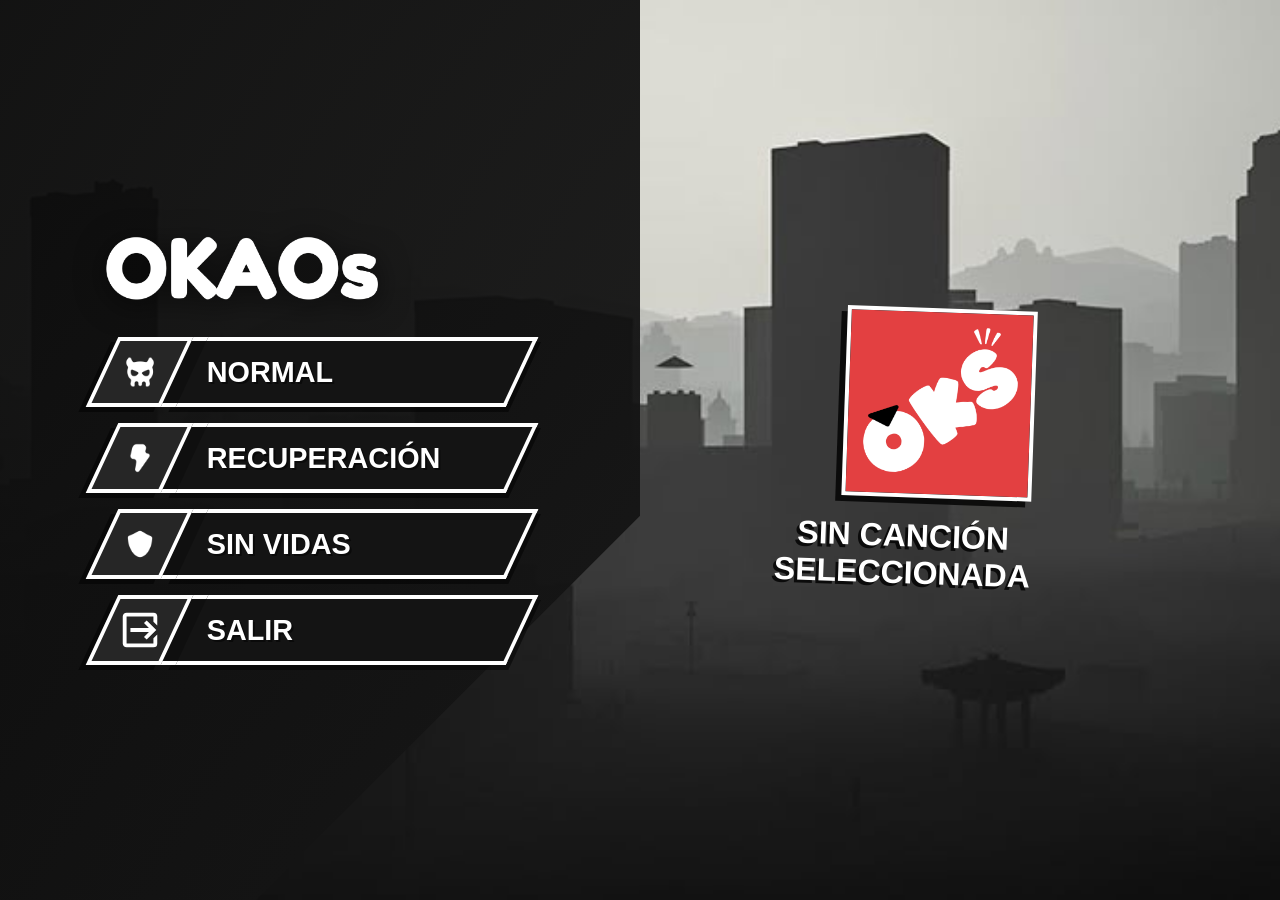
==== commit 1215c285: "Update run.html" ====
--- a/play/run.html
+++ b/play/run.html
@@ -91,7 +91,7 @@
             align-items: center;
             justify-content: center;
             position: relative;
-            z-index: 3;
+ z-index: 3;
             box-shadow: -5px 5px 0px rgba(0,0,0,0.5);
             transition: background-color 0.1s ease, border-color 0.1s ease;
         }
@@ -1023,10 +1023,6 @@
         </div>
     </div>
     <script>
-        const CONFIG = {
-            targetY: 25,
-            basePreSpawnTime: 2000
-        };
         const state = {
             isPlaying: false,
             isPaused: false,
@@ -1041,15 +1037,31 @@
             misses: 0,
             maxCombo: 0,
             currentCombo: 0,
-            notes: [],
-            beatmap: [],
-            nextNoteIndex: 0,
-            loopId: null,
-            speedFactor: 1,
             userKeys: ['D', 'F', 'J', 'K']
         };
-        const audio = document.getElementById('bgMusic');
-        const bgVideo = document.getElementById('bgVideo');
+
+        const ENGINE = {
+            ready: false,
+            songData: null,
+            notes: [],
+            travelMs: 1200,
+            hitWindows: { perfect: 45, comun: 90, okay: 140 },
+            rafId: null,
+            columnRects: [{ height: 0, receptorY: 0 }, { height: 0, receptorY: 0 }, { height: 0, receptorY: 0 }, { height: 0, receptorY: 0 }],
+            clockStartPerf: 0,
+            audioStarted: false,
+            totalPausedMs: 0,
+            pauseStartedAt: 0
+        };
+
+        const DIR_NOTE_CLASS = ['n-left', 'n-up', 'n-down', 'n-right'];
+        const DIR_ARROW_CLASS = ['dir-left', 'dir-up', 'dir-down', 'dir-right'];
+        const BASE_TRAVEL_MS = 1200;
+        const MIN_TRAVEL_MS = 500;
+        const MAX_TRAVEL_MS = 2600;
+        const MAX_RECONNECT_ATTEMPTS = 2;
+        const EXIT_FADE_MS = 260;
+
         const lobbyViewport = document.getElementById('lobbyViewport');
         const gameViewport = document.getElementById('gameViewport');
         const pauseViewport = document.getElementById('pauseViewport');
@@ -1070,7 +1082,11 @@
         const pauseTrigger = document.getElementById('pauseTrigger');
         const scoreEl = document.getElementById('score');
         const ratingEl = document.getElementById('rating');
-        
+        const songArt = document.getElementById('songArt');
+        const songTitle = document.getElementById('songTitle');
+        const bgVideo = document.getElementById('bgVideo');
+        const bgMusic = document.getElementById('bgMusic');
+
         const perfectCounterEl = document.getElementById('perfectCounter');
         const perfectValueEl = document.getElementById('perfectValue');
         const commonCounterEl = document.getElementById('commonCounter');
@@ -1095,182 +1111,318 @@
         const star1 = document.getElementById('star-1');
         const star2 = document.getElementById('star-2');
         const star3 = document.getElementById('star-3');
-        const tracks = [
-            document.getElementById('track-0'),
-            document.getElementById('track-1'),
-            document.getElementById('track-2'),
-            document.getElementById('track-3')
-        ];
+
         const receptors = [
             document.getElementById('receptor-0'),
             document.getElementById('receptor-1'),
             document.getElementById('receptor-2'),
             document.getElementById('receptor-3')
         ];
-        const colClasses = ['n-left', 'n-up', 'n-down', 'n-right'];
-        const dirClasses = ['dir-left', 'dir-up', 'dir-down', 'dir-right'];
-
-        function loadPreferences() {
-            const saved = localStorage.getItem('okaos_settings');
-            if (saved) {
+
+        const trackColumns = [
+            document.getElementById('track-0'),
+            document.getElementById('track-1'),
+            document.getElementById('track-2'),
+            document.getElementById('track-3')
+        ];
+
+        function resolveSongSelection() {
+            const params = new URLSearchParams(window.location.search);
+            const urlId = params.get('id') || params.get('song') || params.get('cancion');
+            if (urlId) return urlId;
+            const storedId = localStorage.getItem('selectedSongId');
+            if (storedId) {
+                localStorage.removeItem('selectedSongId');
+                localStorage.removeItem('selectedSong');
+                return storedId;
+            }
+            const storedSong = localStorage.getItem('selectedSong');
+            if (storedSong) {
+                localStorage.removeItem('selectedSong');
+                localStorage.removeItem('selectedSongId');
                 try {
-                    const config = JSON.parse(saved);
-                    if (config.keys) {
-                        state.userKeys[0] = (config.keys.key1 || 'D').toUpperCase();
-                        state.userKeys[1] = (config.keys.key2 || 'F').toUpperCase();
-                        state.userKeys[2] = (config.keys.key3 || 'J').toUpperCase();
-                        state.userKeys[3] = (config.keys.key4 || 'K').toUpperCase();
-                    }
-                    if (config.speed) {
-                        let parsedSpeed = parseFloat(config.speed);
-                        if (!isNaN(parsedSpeed) && parsedSpeed > 0) {
-                            state.speedFactor = parsedSpeed;
-                        }
-                    }
-                } catch(e) {
-                    console.error(e);
+                    const parsed = JSON.parse(storedSong);
+                    if (parsed && parsed.id) return parsed.id;
+                } catch (err) {}
+            }
+            return null;
+        }
+
+        function extractNumber(raw) {
+            const match = String(raw).match(/\d+/);
+            return match ? match[0] : null;
+        }
+
+        function buildMapUrl(num) {
+            return '../mapped/m' + num + '.json';
+        }
+
+        function generateToken() {
+            return Date.now().toString(36) + Math.random().toString(36).slice(2, 8);
+        }
+
+        function saveReconnect(songId, token) {
+            let attempts = 0;
+            try {
+                const prevRaw = localStorage.getItem('okaosReconnect');
+                if (prevRaw) {
+                    const prev = JSON.parse(prevRaw);
+                    if (prev.songId === songId) attempts = (prev.attempts || 0) + 1;
                 }
-            }
-        }
-
-        function mapColumn(colValue) {
-            if (colValue === undefined || colValue === null) return 0;
-            if (typeof colValue === 'number') {
-                return Math.min(Math.max(Math.floor(colValue), 0), 3);
-            }
-            const val = String(colValue).trim().toLowerCase();
-            if (val === '0' || val === 'l' || val === 'left' || val === 'izquierda') return 0;
-            if (val === '1' || val === 'u' || val === 'up' || val === 'arriba') return 1;
-            if (val === '2' || val === 'd' || val === 'down' || val === 'abajo') return 2;
-            if (val === '3' || val === 'r' || val === 'right' || val === 'derecha') return 3;
-            return 0;
-        }
-
-        async function fetchBeatmap() {
+            } catch (err) {}
+            localStorage.setItem('okaosReconnect', JSON.stringify({ songId: songId, token: token, attempts: attempts }));
+            const url = new URL(window.location.href);
+            url.searchParams.set('token', token);
+            history.replaceState(null, '', url.toString());
+            return attempts;
+        }
+
+        function clearReconnect() {
+            localStorage.removeItem('okaosReconnect');
+            localStorage.removeItem('selectedSong');
+            localStorage.removeItem('selectedSongId');
+            const url = new URL(window.location.href);
+            if (url.searchParams.has('token')) {
+                url.searchParams.delete('token');
+                history.replaceState(null, '', url.toString());
+            }
+        }
+
+        function checkAutoReconnect() {
+            const params = new URLSearchParams(window.location.search);
+            const urlToken = params.get('token');
+            if (!urlToken) return null;
             try {
-                const savedSong = localStorage.getItem('selectedSong');
-                let songData = { id: "m1", nombre: "Unknown Track", autor: "Unknown" };
-                if (savedSong) {
-                    songData = JSON.parse(savedSong);
+                const prevRaw = localStorage.getItem('okaosReconnect');
+                if (!prevRaw) return null;
+                const prev = JSON.parse(prevRaw);
+                if (prev.token === urlToken) return prev.songId;
+            } catch (err) {}
+            return null;
+        }
+
+        function reflectSongTitleInUrl(name) {
+            if (!name) return;
+            const url = new URL(window.location.href);
+            url.searchParams.set('title', name);
+            history.replaceState(null, '', url.toString());
+        }
+
+        function goTo(url) {
+            clearReconnect();
+            window.location.href = url;
+        }
+
+        async function initEngine() {
+            let songId = resolveSongSelection();
+            if (!songId) songId = checkAutoReconnect();
+            if (!songId) {
+                showNoSongState();
+                return;
+            }
+            const num = extractNumber(songId);
+            if (!num) {
+                showNoSongState();
+                return;
+            }
+            await loadSong(num, songId);
+        }
+
+        async function loadSong(num, rawId) {
+            const url = buildMapUrl(num);
+            try {
+                const res = await fetch(url, { cache: 'no-store' });
+                if (!res.ok) throw new Error('http-' + res.status);
+                const data = await res.json();
+                let notesArr = Array.isArray(data.notes) ? data.notes : null;
+                if (!notesArr && data.map) {
+                    const mapRes = await fetch(data.map, { cache: 'no-store' });
+                    if (!mapRes.ok) throw new Error('http-' + mapRes.status);
+                    const mapData = await mapRes.json();
+                    notesArr = Array.isArray(mapData) ? mapData : (Array.isArray(mapData.notes) ? mapData.notes : null);
                 }
-                
-                document.getElementById('songTitle').textContent = songData.nombre || "Unknown Track";
-                
-                const coverUrl = songData.portada || songData.fondo || `../img/logo.jpg`;
-                document.getElementById('songArt').src = coverUrl;
-
-                if (songData.video) {
-                    bgVideo.src = songData.video;
-                    bgVideo.style.display = 'none';
-                    bgVideo.load();
-                } else if (songData.fondo) {
-                    bgVideo.style.display = 'none';
-                    bgVideo.src = "";
+                if (!notesArr || notesArr.length === 0) throw new Error('sin-notas');
+                applySongData(data, notesArr);
+                clearReconnect();
+            } catch (err) {
+                const token = generateToken();
+                const attempts = saveReconnect(rawId, token);
+                if (attempts < MAX_RECONNECT_ATTEMPTS) {
+                    setTimeout(() => window.location.reload(), 700);
                 } else {
-                    bgVideo.style.display = 'none';
-                    bgVideo.src = "";
+                    clearReconnect();
+                    showLoadError();
                 }
-
-                audio.src = songData.audio || `../music/${songData.id}.ogg`;
-                audio.load();
-                
-                let data = null;
-                if (songData.notes) {
-                    data = songData.notes;
-                } else if (songData.beatmap) {
-                    data = songData.beatmap;
-                } else {
-                    const mapPath = songData.map || `../mapped/${songData.id}.json`;
-                    const response = await fetch(mapPath);
-                    data = await response.json();
+            }
+        }
+
+        function applySongData(data, notesArr) {
+            ENGINE.songData = data;
+            ENGINE.notes = notesArr
+                .filter(n => typeof n.time === 'number' && typeof n.col === 'number' && n.col >= 0 && n.col <= 3)
+                .map(n => ({ time: n.time, col: n.col, spawned: false, judged: false, el: null, fadeTimeoutId: null }))
+                .sort((a, b) => a.time - b.time);
+
+            const rawSpeed = (typeof data.velocidad === 'number' && data.velocidad > 0) ? data.velocidad : 1;
+            ENGINE.travelMs = Math.min(MAX_TRAVEL_MS, Math.max(MIN_TRAVEL_MS, BASE_TRAVEL_MS / rawSpeed));
+
+            const displayName = data.nombre || 'Unknown Track';
+            songTitle.textContent = displayName;
+            songArt.src = data.portada || data.fondo || '../img/logo.jpg';
+            reflectSongTitleInUrl(displayName);
+
+            if (data.fondo) {
+                document.body.style.background = "url('" + data.fondo + "') no-repeat center center/cover";
+                lobbyViewport.style.background = "url('" + data.fondo + "') no-repeat center center/cover";
+            }
+
+            if (data.video) {
+                bgVideo.src = data.video;
+                bgVideo.style.display = 'block';
+                bgVideo.pause();
+                bgVideo.currentTime = 0;
+            } else {
+                bgVideo.removeAttribute('src');
+                bgVideo.style.display = 'none';
+            }
+
+            if (data.audio) {
+                bgMusic.src = data.audio;
+            }
+
+            ENGINE.ready = true;
+        }
+
+        function showLoadError() {
+            ENGINE.ready = false;
+            songTitle.textContent = 'Error al cargar la canción';
+            songArt.src = '../img/logo.jpg';
+        }
+
+        function showNoSongState() {
+            ENGINE.ready = false;
+            songTitle.textContent = 'Sin canción seleccionada';
+            songArt.src = '../img/logo.jpg';
+        }
+
+        function measureColumns() {
+            ENGINE.columnRects = trackColumns.map((col, i) => {
+                const colRect = col.getBoundingClientRect();
+                const recRect = receptors[i].getBoundingClientRect();
+                const receptorY = (recRect.top + recRect.height / 2) - colRect.top;
+                return { height: colRect.height, receptorY: receptorY };
+            });
+        }
+
+        const columnResizeObserver = new ResizeObserver(() => measureColumns());
+        columnResizeObserver.observe(document.querySelector('.tracks-container'));
+
+        function spawnNote(note) {
+            const el = document.createElement('div');
+            el.className = 'note ' + DIR_NOTE_CLASS[note.col];
+            const arrow = document.createElement('div');
+            arrow.className = 'arrow-icon ' + DIR_ARROW_CLASS[note.col];
+            el.appendChild(arrow);
+            trackColumns[note.col].appendChild(el);
+            note.el = el;
+            note.spawned = true;
+            positionNote(note, 0);
+        }
+
+        function positionNote(note, progress) {
+            const rect = ENGINE.columnRects[note.col];
+            if (!rect || !note.el) return;
+            const bottomY = rect.height;
+            const y = bottomY + (rect.receptorY - bottomY) * progress;
+            note.el.style.transform = 'translate3d(-50%, ' + y + 'px, 0)';
+        }
+
+        function resolveNote(note, isMiss) {
+            if (note.judged) return;
+            note.judged = true;
+            if (isMiss) triggerMiss();
+
+            const el = note.el;
+            if (!el) return;
+
+            const rect = ENGINE.columnRects[note.col];
+            const exitY = rect ? (rect.receptorY - rect.height * 0.35 - 90) : -90;
+            el.style.transition = 'transform ' + EXIT_FADE_MS + 'ms ease-out, opacity ' + EXIT_FADE_MS + 'ms ease-out';
+            el.style.transform = 'translate3d(-50%, ' + exitY + 'px, 0)';
+            el.style.opacity = '0';
+
+            note.fadeTimeoutId = setTimeout(() => {
+                el.remove();
+                if (note.el === el) note.el = null;
+                note.fadeTimeoutId = null;
+            }, EXIT_FADE_MS + 60);
+        }
+
+        function clearNoteImmediately(note) {
+            if (note.fadeTimeoutId) {
+                clearTimeout(note.fadeTimeoutId);
+                note.fadeTimeoutId = null;
+            }
+            if (note.el) {
+                note.el.remove();
+                note.el = null;
+            }
+            note.judged = true;
+        }
+
+        function getNowMs() {
+            if (ENGINE.audioStarted) {
+                return bgMusic.currentTime * 1000;
+            }
+            const elapsed = performance.now() - ENGINE.clockStartPerf - ENGINE.totalPausedMs;
+            return elapsed - ENGINE.travelMs;
+        }
+
+        function gameLoop() {
+            if (!state.isPlaying || state.isPaused) {
+                ENGINE.rafId = requestAnimationFrame(gameLoop);
+                return;
+            }
+
+            measureColumns();
+            const nowMs = getNowMs();
+
+            if (!ENGINE.audioStarted && nowMs >= 0) {
+                ENGINE.audioStarted = true;
+                bgMusic.currentTime = 0;
+                bgMusic.play().catch(() => {});
+            }
+
+            for (const note of ENGINE.notes) {
+                if (note.judged && !note.el) continue;
+                const spawnAt = note.time - ENGINE.travelMs;
+                if (!note.spawned && nowMs >= spawnAt) {
+                    spawnNote(note);
                 }
-
-                const savedSettings = localStorage.getItem('okaos_settings');
-                let hasGlobalSpeed = false;
-                if (savedSettings) {
-                    try {
-                        const parsedGlobal = JSON.parse(savedSettings);
-                        if (parsedGlobal.speed && !isNaN(parseFloat(parsedGlobal.speed))) {
-                            state.speedFactor = parseFloat(parsedGlobal.speed);
-                            hasGlobalSpeed = true;
-                        }
-                    } catch(err){}
-                }
-
-                if (data && !hasGlobalSpeed) {
-                    let rawSpeed = data.velocidad !== undefined ? data.velocidad : data.speed;
-                    if (rawSpeed !== undefined) {
-                        let parsedSpeed = parseFloat(rawSpeed);
-                        if (!isNaN(parsedSpeed) && parsedSpeed > 0) {
-                            state.speedFactor = parsedSpeed;
-                        }
+                if (note.spawned && note.el && !note.judged) {
+                    const progress = (nowMs - spawnAt) / ENGINE.travelMs;
+                    positionNote(note, Math.min(progress, 1.4));
+                    if (nowMs - note.time > ENGINE.hitWindows.okay) {
+                        resolveNote(note, true);
                     }
                 }
-                
-                let rawNotes = [];
-                if (Array.isArray(data)) {
-                    rawNotes = data;
-                } else if (data.notes && Array.isArray(data.notes)) {
-                    rawNotes = data.notes;
-                } else if (data.beatmap && Array.isArray(data.beatmap)) {
-                    rawNotes = data.beatmap;
-                } else if (data.chart && Array.isArray(data.chart)) {
-                    rawNotes = data.chart;
-                } else {
-                    for (const key in data) {
-                        if (Array.isArray(data[key])) {
-                            rawNotes = data[key];
-                            break;
-                        }
-                    }
-                }
-
-                state.beatmap = rawNotes.map(item => {
-                    const col = mapColumn(item.col !== undefined ? item.col : item.column);
-                    let timeVal = 0;
-                    if (item.time !== undefined) timeVal = Number(item.time);
-                    else if (item.t !== undefined) timeVal = Number(item.t);
-                    else if (item.timestamp !== undefined) timeVal = Number(item.timestamp);
-
-                    const hasDecimalSeconds = !Number.isInteger(timeVal) || (timeVal > 0 && timeVal < 60 && !rawNotes.some(n => (n.time || n.t) > 5000));
-                    if (hasDecimalSeconds) {
-                        timeVal = Math.round(timeVal * 1000);
-                    }
-
-                    return { col, time: timeVal };
-                });
-
-                state.beatmap.sort((a, b) => a.time - b.time);
-
-            } catch (e) {
-                console.error("Map load failed", e);
-            }
-        }
-
-        window.addEventListener('DOMContentLoaded', () => {
-            loadPreferences();
-            fetchBeatmap();
+            }
+
+            ENGINE.rafId = requestAnimationFrame(gameLoop);
+        }
+
+        bgMusic.addEventListener('ended', () => {
+            if (state.isPlaying) endGame(true);
         });
 
         [btnNormal, btnRecovery, btnNoLives].forEach(btn => {
             btn.addEventListener('click', () => {
+                if (!ENGINE.ready) return;
                 btn.classList.add('selected-active');
                 setTimeout(() => {
                     btn.classList.remove('selected-active');
                     lobbyViewport.style.display = 'none';
                     gameViewport.classList.add('active');
-                    
-                    const savedSong = localStorage.getItem('selectedSong');
-                    if (savedSong) {
-                        const songData = JSON.parse(savedSong);
-                        if (songData.video) {
-                            bgVideo.style.display = 'block';
-                        } else if (songData.fondo) {
-                            document.body.style.backgroundImage = `url('${songData.fondo}')`;
-                        } else {
-                            document.body.style.backgroundImage = "url('../img/fn/f1.jpg')";
-                        }
-                    }
 
                     if (btn === btnNormal) {
                         state.mode = 'normal';
@@ -1299,7 +1451,7 @@
             btnExit.classList.add('selected-active');
             setTimeout(() => {
                 btnExit.classList.remove('selected-active');
-                window.location.href = "../";
+                goTo("../");
             }, 400);
         });
 
@@ -1307,7 +1459,7 @@
             btnSettings.classList.add('selected-active');
             setTimeout(() => {
                 btnSettings.classList.remove('selected-active');
-                window.location.href = "../sc/settings";
+                goTo("../sc/settings");
             }, 400);
         });
 
@@ -1315,7 +1467,7 @@
             btnPauseExit.classList.add('selected-active');
             setTimeout(() => {
                 btnPauseExit.classList.remove('selected-active');
-                window.location.href = "../";
+                goTo("../");
             }, 400);
         });
 
@@ -1332,7 +1484,7 @@
             btnEndSongs.classList.add('selected-active');
             setTimeout(() => {
                 btnEndSongs.classList.remove('selected-active');
-                window.location.href = "../sc/settings";
+                goTo("../sc/settings");
             }, 400);
         });
 
@@ -1340,7 +1492,7 @@
             btnEndExit.classList.add('selected-active');
             setTimeout(() => {
                 btnEndExit.classList.remove('selected-active');
-                window.location.href = "../";
+                goTo("../");
             }, 400);
         });
 
@@ -1379,11 +1531,12 @@
             if (!state.isPaused) {
                 state.isPaused = true;
                 state.isPlaying = false;
-                cancelAnimationFrame(state.loopId);
-                audio.pause();
-                if (bgVideo.src && bgVideo.style.display !== 'none') {
-                    bgVideo.pause();
+                if (ENGINE.audioStarted) {
+                    bgMusic.pause();
+                } else {
+                    ENGINE.pauseStartedAt = performance.now();
                 }
+                if (bgVideo.style.display !== 'none') bgVideo.pause();
                 pauseScore.textContent = String(state.score).padStart(6, '0');
                 pausePerfects.textContent = `x${state.perfects}`;
                 pauseCombo.textContent = state.maxCombo;
@@ -1392,11 +1545,12 @@
                 pauseViewport.classList.remove('active');
                 state.isPaused = false;
                 state.isPlaying = true;
-                audio.play();
-                if (bgVideo.src && bgVideo.style.display !== 'none') {
-                    bgVideo.play().catch(()=>{});
+                if (ENGINE.audioStarted) {
+                    bgMusic.play().catch(() => {});
+                } else {
+                    ENGINE.totalPausedMs += performance.now() - ENGINE.pauseStartedAt;
                 }
-                state.loopId = requestAnimationFrame(loop);
+                if (bgVideo.style.display !== 'none' && ENGINE.audioStarted) bgVideo.play().catch(() => {});
             }
         }
 
@@ -1416,6 +1570,27 @@
         }
 
         function startCountdown() {
+            if (ENGINE.rafId) {
+                cancelAnimationFrame(ENGINE.rafId);
+                ENGINE.rafId = null;
+            }
+            bgMusic.pause();
+            bgMusic.currentTime = 0;
+            ENGINE.audioStarted = false;
+            ENGINE.totalPausedMs = 0;
+            ENGINE.pauseStartedAt = 0;
+
+            if (bgVideo.style.display !== 'none') {
+                bgVideo.pause();
+                bgVideo.currentTime = 0;
+            }
+
+            ENGINE.notes.forEach(n => clearNoteImmediately(n));
+            ENGINE.notes.forEach(n => {
+                n.spawned = false;
+                n.judged = false;
+            });
+
             state.isPlaying = false;
             state.isPaused = false;
             state.score = 0;
@@ -1425,8 +1600,7 @@
             state.misses = 0;
             state.currentCombo = 0;
             state.maxCombo = 0;
-            state.nextNoteIndex = 0;
-            
+
             if (state.mode === 'normal') {
                 state.lives = 3;
                 updateHeartsUI();
@@ -1441,19 +1615,10 @@
             okayValueEl.textContent = 'x0';
             missValueEl.textContent = 'x0';
             ratingEl.className = 'rating';
-            state.notes.forEach(note => note.element.remove());
-            state.notes = [];
-            
-            audio.pause();
-            audio.currentTime = 0;
-            if (bgVideo.src) {
-                bgVideo.pause();
-                bgVideo.currentTime = 0;
-            }
 
             countdownOverlay.style.display = 'flex';
             let count = 3;
-            
+
             function runStep() {
                 if (count > 0) {
                     countdownText.textContent = count;
@@ -1464,58 +1629,41 @@
                     startGame();
                     return;
                 }
-                
+
                 countdownText.classList.remove('pop');
                 void countdownText.offsetWidth;
                 countdownText.classList.add('pop');
-                
+
                 count--;
                 setTimeout(runStep, 1000);
             }
-            
+
             runStep();
         }
 
         function startGame() {
-            loadPreferences();
             state.isPlaying = true;
-            
-            const savedSong = localStorage.getItem('selectedSong');
-            if (savedSong) {
-                const songData = JSON.parse(savedSong);
-                if (songData.video) {
-                    bgVideo.style.display = 'block';
-                    bgVideo.play().catch(()=>{});
-                } else {
-                    bgVideo.style.display = 'none';
-                    bgVideo.src = "";
-                }
-            }
-            
-            audio.play();
+            measureColumns();
+            bgMusic.pause();
+            bgMusic.currentTime = 0;
+            ENGINE.audioStarted = false;
+            ENGINE.totalPausedMs = 0;
+            ENGINE.pauseStartedAt = 0;
+            ENGINE.clockStartPerf = performance.now();
+
+            if (bgVideo.style.display !== 'none') {
+                bgVideo.currentTime = 0;
+                bgVideo.play().catch(() => {});
+            }
+
             setupInput();
-            state.loopId = requestAnimationFrame(loop);
-        }
-
-        function spawnNote(col, targetTime) {
-            const noteEl = document.createElement('div');
-            noteEl.className = `note ${colClasses[col]}`;
-            const icon = document.createElement('div');
-            icon.className = `arrow-icon ${dirClasses[col]}`;
-            noteEl.appendChild(icon);
-            tracks[col].appendChild(noteEl);
-            noteEl.style.transform = `translate3d(-50%, -100px, 0px)`;
-            state.notes.push({
-                element: noteEl,
-                col: col,
-                targetTime: targetTime
-            });
+            ENGINE.rafId = requestAnimationFrame(gameLoop);
         }
 
         function triggerHit(col, rating) {
             receptors[col].classList.add('active');
             setTimeout(() => receptors[col].classList.remove('active'), 80);
-            
+
             let points = 0;
             if (rating === 'PERFECT') {
                 points = 100;
@@ -1558,7 +1706,7 @@
             if (state.currentCombo > state.maxCombo) {
                 state.maxCombo = state.currentCombo;
             }
-            
+
             ratingEl.textContent = rating;
             ratingEl.className = 'rating pop';
             if (rating === 'PERFECT') ratingEl.style.color = '#ffe600';
@@ -1575,7 +1723,7 @@
             missCounterEl.classList.remove('jump');
             void missCounterEl.offsetWidth;
             missCounterEl.classList.add('jump');
-            
+
             ratingEl.textContent = 'MISS';
             ratingEl.style.color = '#ff2a74';
             ratingEl.className = 'rating pop';
@@ -1597,50 +1745,24 @@
         }
 
         function endGame(isWin) {
+            if (!state.isPlaying && !state.isPaused) return;
             state.isPlaying = false;
-            cancelAnimationFrame(state.loopId);
-            audio.pause();
-            if (bgVideo.src) {
-                bgVideo.pause();
-            }
+            state.isPaused = false;
             window.onkeydown = null;
+            if (ENGINE.rafId) {
+                cancelAnimationFrame(ENGINE.rafId);
+                ENGINE.rafId = null;
+            }
+            bgMusic.pause();
+            if (bgVideo.style.display !== 'none') bgVideo.pause();
+            ENGINE.notes.forEach(n => clearNoteImmediately(n));
 
             let rank = 'F';
             let stars = 0;
-            
+
             if (isWin) {
-                const totalNotes = state.beatmap.length;
-                const accuracy = totalNotes > 0 ? (state.perfects / totalNotes) * 100 : 0;
-                
-                if (accuracy === 100) {
-                    rank = 'SS';
-                } else if (accuracy >= 95) {
-                    rank = 'S';
-                } else if (accuracy >= 85) {
-                    rank = 'A';
-                } else if (accuracy >= 70) {
-                    rank = 'B';
-                } else if (accuracy >= 50) {
-                    rank = 'C';
-                } else {
-                    rank = 'D';
-                }
-
-                stars = 1;
-                
-                if (state.mode === 'normal') {
-                    if (state.lives === state.maxLives && state.misses === 0) {
-                        stars = 2;
-                    }
-                } else {
-                    if (state.misses === 0) {
-                        stars = 2;
-                    }
-                }
-
-                if (accuracy === 100) {
-                    stars = 3;
-                }
+                rank = 'SS';
+                stars = 3;
             } else {
                 rank = 'F';
                 stars = 0;
@@ -1650,7 +1772,7 @@
             endTitle.className = isWin ? 'end-title win' : 'end-title lose';
             resultsStatus.textContent = isWin ? 'Completado' : 'Fallado';
             resultsRank.textContent = rank;
-            
+
             endScore.textContent = String(state.score).padStart(6, '0');
             endPerfects.textContent = `x${state.perfects}`;
             endCombo.textContent = state.maxCombo;
@@ -1684,72 +1806,31 @@
                 if (keyStr === 'ARROWDOWN') keyStr = '↓';
 
                 const keyIndex = state.userKeys.indexOf(keyStr);
-                if (keyIndex !== -1) {
-                    receptors[keyIndex].classList.add('active');
-                    setTimeout(() => receptors[keyIndex].classList.remove('active'), 80);
-
-                    const currentTime = audio.currentTime * 1000;
-                    let hitNotes = state.notes.filter(n => n.col === keyIndex);
-                    
-                    if (hitNotes.length > 0) {
-                        let targetNote = hitNotes[0];
-                        let diff = targetNote.targetTime - currentTime;
-
-                        if (diff <= 45 && diff >= -45) {
-                            triggerHit(targetNote.col, 'PERFECT');
-                            targetNote.element.remove();
-                            state.notes = state.notes.filter(n => n !== targetNote);
-                        } else if (diff > 45 && diff <= 90) {
-                            triggerHit(targetNote.col, 'COMUN');
-                            targetNote.element.remove();
-                            state.notes = state.notes.filter(n => n !== targetNote);
-                        } else if (diff > 90 && diff <= 150) {
-                            triggerHit(targetNote.col, 'OKAY');
-                            targetNote.element.remove();
-                            state.notes = state.notes.filter(n => n !== targetNote);
-                        }
+                if (keyIndex === -1) return;
+
+                const nowMs = getNowMs();
+                let target = null;
+                let bestDelta = Infinity;
+                for (const note of ENGINE.notes) {
+                    if (note.judged || note.col !== keyIndex || !note.spawned) continue;
+                    const delta = Math.abs(nowMs - note.time);
+                    if (delta <= ENGINE.hitWindows.okay && delta < bestDelta) {
+                        bestDelta = delta;
+                        target = note;
                     }
                 }
+                if (!target) return;
+
+                let rating = 'OKAY';
+                if (bestDelta <= ENGINE.hitWindows.perfect) rating = 'PERFECT';
+                else if (bestDelta <= ENGINE.hitWindows.comun) rating = 'COMUN';
+
+                triggerHit(keyIndex, rating);
+                resolveNote(target, false);
             };
         }
 
-        function loop() {
-            if (!state.isPlaying) return;
-            const currentTime = audio.currentTime * 1000;
-            const currentPreSpawnTime = CONFIG.basePreSpawnTime / state.speedFactor;
-            
-            while (state.nextNoteIndex < state.beatmap.length && 
-                   state.beatmap[state.nextNoteIndex].time - currentPreSpawnTime <= currentTime) {
-                const rawNote = state.beatmap[state.nextNoteIndex];
-                spawnNote(rawNote.col, rawNote.time);
-                state.nextNoteIndex++;
-            }
-            
-            const receptorY = 25;
-            const speedMultiplier = state.speedFactor * 0.4;
-            
-            for (let i = state.notes.length - 1; i >= 0; i--) {
-                const note = state.notes[i];
-                const timeDifference = note.targetTime - currentTime;
-                
-                let calculatedY = receptorY + (timeDifference * speedMultiplier);
-                
-                note.element.style.transform = `translate3d(-50%, ${calculatedY}px, 0px)`;
-                
-                if (calculatedY < -64) {
-                    triggerMiss();
-                    note.element.remove();
-                    state.notes.splice(i, 1);
-                    continue;
-                }
-            }
-            
-            if (audio.ended) {
-                endGame(true);
-                return;
-            }
-            state.loopId = requestAnimationFrame(loop);
-        }
+        initEngine();
     </script>
 </body>
 </html>
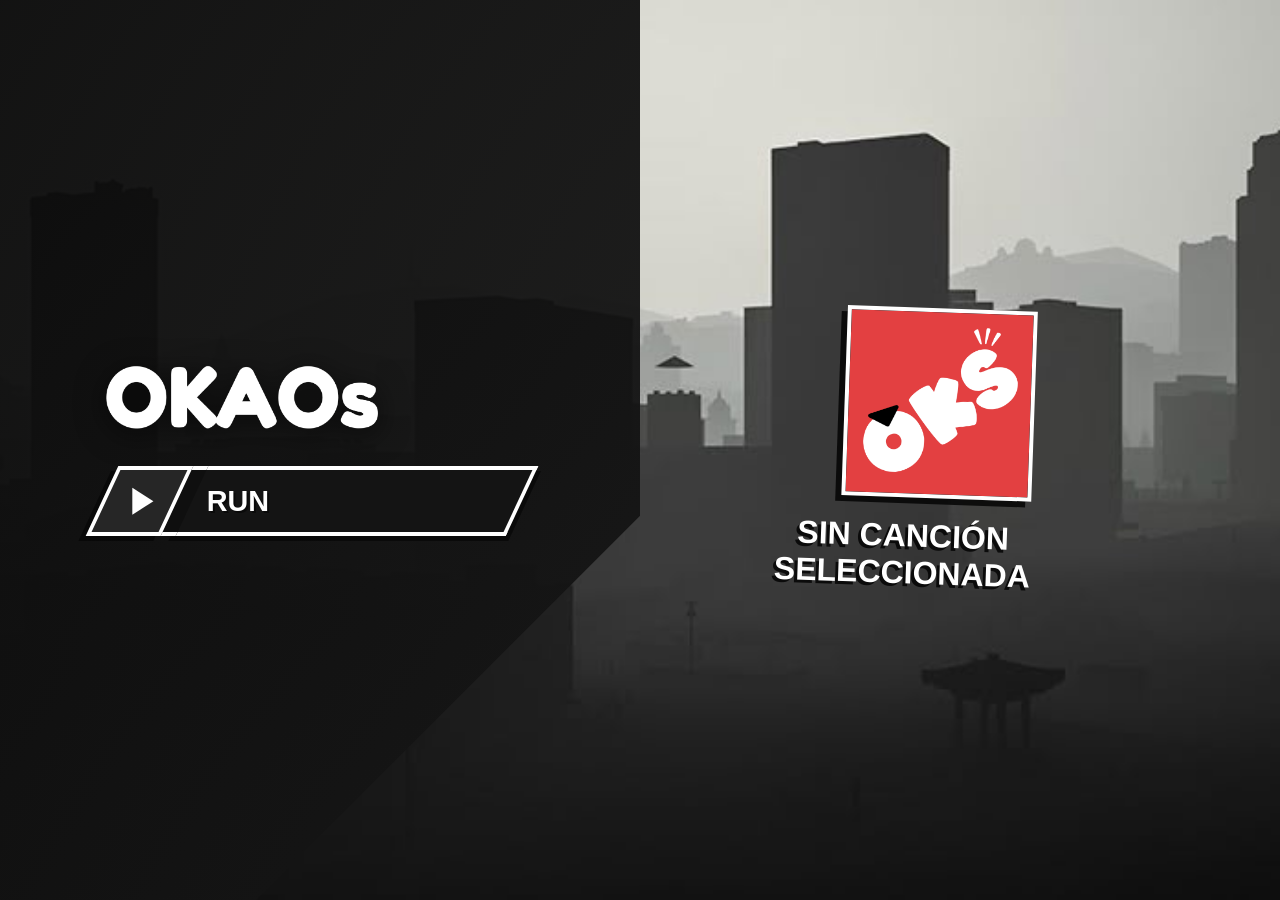
==== commit 3e90dcbc: "Update run.html" ====
--- a/play/run.html
+++ b/play/run.html
@@ -91,11 +91,10 @@
             align-items: center;
             justify-content: center;
             position: relative;
- z-index: 3;
+            z-index: 3;
             box-shadow: -5px 5px 0px rgba(0,0,0,0.5);
             transition: background-color 0.1s ease, border-color 0.1s ease;
         }
-        .btn-mode .icon-wrapper img,
         .btn-mode .icon-wrapper svg {
             width: 46px;
             height: 46px;
@@ -145,9 +144,6 @@
             background-color: #ffffff;
             border-color: #000000;
         }
-        .btn-mode:hover .icon-wrapper img {
-            filter: brightness(0);
-        }
         .btn-mode:hover .icon-wrapper svg {
             fill: #000000;
         }
@@ -163,21 +159,13 @@
         .btn-mode:hover span {
             text-shadow: none;
         }
-        @keyframes select-pulse {
-            0% { transform: scale(1.03) translate3d(5px, 0, 0); filter: brightness(1); }
-            50% { transform: scale(1.08) translate3d(10px, 0, 0); filter: brightness(1.6); }
-            100% { transform: scale(1.03) translate3d(5px, 0, 0); filter: brightness(1); }
-        }
         .btn-mode.selected-active {
-            animation: select-pulse 0.4s ease-in-out;
+            transform: scale(1.03) translate3d(5px, 0, 0);
             z-index: 15;
         }
         .btn-mode.selected-active .icon-wrapper {
             background-color: #ffffff;
             border-color: #000000;
-        }
-        .btn-mode.selected-active .icon-wrapper img {
-            filter: brightness(0);
         }
         .btn-mode.selected-active .icon-wrapper svg {
             fill: #000000;
@@ -262,162 +250,6 @@
         .game-layout.active {
             opacity: 1;
             pointer-events: auto;
-        }
-        .top-navbar {
-            position: absolute;
-            top: 25px;
-            left: 5%;
-            right: 5%;
-            display: flex;
-            justify-content: space-between;
-            align-items: flex-start;
-            z-index: 120;
-            width: 90%;
-        }
-        .left-stats {
-            display: flex;
-            flex-direction: column;
-            align-items: flex-start;
-            gap: 5px;
-        }
-        .brand-logo {
-            font-family: 'Fredoka', sans-serif;
-            font-weight: 700;
-            font-size: 2.5rem;
-            color: #ffffff;
-            text-shadow: -3px 3px 0px #000000;
-        }
-        .counters-grid {
-            display: flex;
-            flex-direction: column;
-            gap: 2px;
-        }
-        .perfect-counter {
-            font-size: 1.4rem;
-            font-weight: 900;
-            color: #ffe600;
-            text-shadow: -2px 2px 0px #000000;
-            display: flex;
-            align-items: center;
-        }
-        .common-counter {
-            font-size: 1.4rem;
-            font-weight: 900;
-            color: #00f2fe;
-            text-shadow: -2px 2px 0px #000000;
-            display: flex;
-            align-items: center;
-        }
-        .okay-counter {
-            font-size: 1.4rem;
-            font-weight: 900;
-            color: #39ff14;
-            text-shadow: -2px 2px 0px #000000;
-            display: flex;
-            align-items: center;
-        }
-        .miss-counter {
-            font-size: 1.4rem;
-            font-weight: 900;
-            color: #ff2a74;
-            text-shadow: -2px 2px 0px #000000;
-            display: flex;
-            align-items: center;
-        }
-        @keyframes jump {
-            0% { transform: translateY(0); }
-            30% { transform: translateY(-6px); }
-            50% { transform: translateY(0); }
-            70% { transform: translateY(-2px); }
-            100% { transform: translateY(0); }
-        }
-        .perfect-counter span, .common-counter span, .okay-counter span, .miss-counter span {
-            display: inline-block;
-            margin-left: 5px;
-        }
-        .perfect-counter.jump span, .common-counter.jump span, .okay-counter.jump span, .miss-counter.jump span {
-            animation: jump 0.3s ease-out;
-        }
-        .right-stats {
-            display: flex;
-            flex-direction: column;
-            align-items: flex-end;
-            max-width: calc((100vw - 450px) / 2 - 5%);
-        }
-        .score-row {
-            display: flex;
-            align-items: center;
-            gap: 15px;
-        }
-        .score-container {
-            font-size: 2.2rem;
-            font-weight: 900;
-            color: #ffffff;
-            text-shadow: -2px 2px 0px #000000;
-        }
-        .pause-wrapper {
-            width: 54px;
-            height: 54px;
-            background: #141414;
-            border: 3px solid #ffffff;
-            border-radius: 12px;
-            display: flex;
-            align-items: center;
-            justify-content: center;
-            cursor: pointer;
-            box-shadow: -3px 3px 0px rgba(0,0,0,0.5);
-            transition: transform 0.1s ease, background-color 0.1s ease, border-color 0.1s ease;
-        }
-        .pause-wrapper:hover {
-            transform: scale(1.05);
-            background: #ffffff;
-            border-color: #000000;
-        }
-        .pause-wrapper:hover .btn-pause {
-            fill: #000000;
-            filter: none;
-        }
-        .btn-pause {
-            width: 32px;
-            height: 32px;
-            fill: #ffffff;
-            filter: drop-shadow(-1px 1px 0px rgba(0,0,0,0.5));
-            transition: fill 0.1s ease;
-        }
-        .hearts-container {
-            display: none;
-            justify-content: flex-end;
-            gap: 8px;
-            margin-top: 12px;
-        }
-        .hearts-container.visible {
-            display: flex;
-        }
-        .heart-icon {
-            width: 42px;
-            height: 42px;
-            object-fit: contain;
-            filter: drop-shadow(0px 0px 1px rgba(0,0,0,1)) drop-shadow(0px 0px 1px rgba(0,0,0,1));
-        }
-        .bar-container {
-            display: none;
-            width: 180px;
-            height: 24px;
-            background: #222222;
-            border: 3px solid #ffffff;
-            box-shadow: -3px 3px 0px rgba(0,0,0,0.5);
-            margin-top: 12px;
-            position: relative;
-            overflow: hidden;
-        }
-        .bar-container.visible {
-            display: block;
-        }
-        .bar-fill {
-            width: 50%;
-            height: 100%;
-            background: linear-gradient(90deg, #ff3366, #ffcc00, #39ff14);
-            transition: width 0.1s ease;
         }
         .tracks-container {
             position: relative;
@@ -509,235 +341,6 @@
         .n-up .arrow-icon { background-color: #00f2fe; filter: drop-shadow(0 0 10px #00f2fe); }
         .n-down .arrow-icon { background-color: #39ff14; filter: drop-shadow(0 0 10px #39ff14); }
         .n-right .arrow-icon { background-color: #ffb800; filter: drop-shadow(0 0 10px #ffb800); }
-        .feedback-overlay {
-            position: absolute;
-            top: 55%;
-            display: flex;
-            flex-direction: column;
-            align-items: center;
-            pointer-events: none;
-            z-index: 120;
-        }
-        .rating {
-            font-size: 2.5rem;
-            font-weight: 900;
-            color: #ffe600;
-            text-shadow: -2px 2px 0px #000000, 0 0 15px rgba(255, 230, 0, 0.5);
-            opacity: 0;
-            transform: scale(0.5);
-            transition: transform 0.08s ease, opacity 0.08s;
-        }
-        .rating.pop {
-            opacity: 1;
-            transform: scale(1.1);
-        }
-        .pause-screen {
-            position: fixed;
-            top: 0;
-            left: 0;
-            width: 100vw;
-            height: 100vh;
-            display: none;
-            z-index: 200;
-            background: url('../img/fn/f1.jpg') no-repeat center center/cover;
-        }
-        .pause-screen.active {
-            display: flex;
-        }
-        .pause-left-partition {
-            width: 50%;
-            height: 100%;
-            background: linear-gradient(135deg, rgba(10, 10, 10, 0.95) 0%, rgba(20, 20, 20, 0.95) 75%, transparent 75.1%);
-            display: flex;
-            flex-direction: column;
-            justify-content: center;
-            padding-left: 8%;
-            position: relative;
-        }
-        .pause-title {
-            font-size: 3rem;
-            font-weight: 900;
-            color: #ffffff;
-            text-transform: uppercase;
-            text-shadow: -4px 4px 0px #000000;
-            margin-bottom: 30px;
-            letter-spacing: 2px;
-        }
-        .pause-menu-container {
-            display: flex;
-            flex-direction: column;
-            gap: 16px;
-        }
-        .pause-right-partition {
-            width: 50%;
-            height: 100%;
-            display: flex;
-            align-items: center;
-            justify-content: center;
-            padding-right: 5%;
-        }
-        .stats-panel {
-            display: flex;
-            flex-direction: column;
-            align-items: flex-start;
-            background: rgba(20, 20, 20, 0.85);
-            border: 4px solid #ffffff;
-            border-radius: 20px;
-            padding: 35px;
-            width: 380px;
-            box-shadow: -8px 8px 0px rgba(0,0,0,0.6);
-            transform: rotate(2deg) skewX(-6deg);
-            gap: 20px;
-        }
-        .stats-panel * {
-            transform: skewX(6deg);
-        }
-        .stats-heading {
-            font-size: 2.2rem;
-            font-weight: 900;
-            color: #ffe600;
-            text-transform: uppercase;
-            text-shadow: -2px 2px 0px #000000;
-            border-bottom: 3px dashed rgba(255, 255, 255, 0.2);
-            width: 100%;
-            padding-bottom: 10px;
-            margin-bottom: 5px;
-        }
-        .stat-row {
-            display: flex;
-            justify-content: space-between;
-            width: 100%;
-            font-size: 1.5rem;
-            font-weight: 900;
-            color: #ffffff;
-            text-shadow: -2px 2px 0px #000000;
-            text-transform: uppercase;
-        }
-        .stat-val {
-            color: #00a2ff;
-        }
-        .stat-val.gold {
-            color: #ffe600;
-        }
-        .btn-mode .icon-wrapper svg.smooth-icon {
-            border-radius: 8px;
-        }
-        .end-screen {
-            position: fixed;
-            top: 0;
-            left: 0;
-            width: 100vw;
-            height: 100vh;
-            display: none;
-            z-index: 300;
-            background: url('../img/fn/f1.jpg') no-repeat center center/cover;
-        }
-        .end-screen.active {
-            display: flex;
-        }
-        .end-left-partition {
-            width: 50%;
-            height: 100%;
-            background: linear-gradient(135deg, rgba(10, 10, 10, 0.95) 0%, rgba(20, 20, 20, 0.95) 75%, transparent 75.1%);
-            display: flex;
-            flex-direction: column;
-            justify-content: center;
-            padding-left: 8%;
-            position: relative;
-        }
-        .end-title {
-            font-size: 3rem;
-            font-weight: 900;
-            color: #ffffff;
-            text-transform: uppercase;
-            text-shadow: -4px 4px 0px #000000;
-            margin-bottom: 30px;
-            letter-spacing: 2px;
-        }
-        .end-title.win {
-            color: #39ff14;
-            text-shadow: -4px 4px 0px #000000, 0 0 15px rgba(57, 255, 20, 0.3);
-        }
-        .end-title.lose {
-            color: #ff2a74;
-            text-shadow: -4px 4px 0px #000000, 0 0 15px rgba(255, 42, 116, 0.3);
-        }
-        .end-menu-container {
-            display: flex;
-            flex-direction: column;
-            gap: 16px;
-        }
-        .end-right-partition {
-            width: 50%;
-            height: 100%;
-            display: flex;
-            align-items: center;
-            justify-content: center;
-            padding-right: 5%;
-        }
-        .results-panel {
-            display: flex;
-            flex-direction: column;
-            align-items: center;
-            background: rgba(20, 20, 20, 0.85);
-            border: 4px solid #ffffff;
-            border-radius: 20px;
-            padding: 35px;
-            width: 420px;
-            box-shadow: -8px 8px 0px rgba(0,0,0,0.6);
-            transform: rotate(-2deg) skewX(-6deg);
-            gap: 15px;
-            position: relative;
-        }
-        .results-panel * {
-            transform: skewX(6deg);
-        }
-        .results-heading {
-            font-size: 2.2rem;
-            font-weight: 900;
-            color: #ffe600;
-            text-transform: uppercase;
-            text-shadow: -2px 2px 0px #000000;
-            border-bottom: 3px dashed rgba(255, 255, 255, 0.2);
-            width: 100%;
-            padding-bottom: 10px;
-            margin-bottom: 5px;
-            text-align: center;
-        }
-        .results-rank {
-            font-size: 5rem;
-            font-weight: 900;
-            color: #ffe600;
-            text-shadow: -4px 4px 0px #000000, 0 0 25px rgba(255, 230, 0, 0.5);
-            margin: -5px 0 10px 0;
-            text-align: center;
-            width: 100%;
-        }
-        .results-stars {
-            display: flex;
-            justify-content: center;
-            gap: 12px;
-            margin-bottom: 10px;
-            width: 100%;
-        }
-        .star-item {
-            width: 48px;
-            height: 48px;
-            background-color: rgba(255, 255, 255, 0.15);
-            -webkit-mask-image: url("data:image/svg+xml;utf8,<svg xmlns='http://www.w3.org/2000/svg' viewBox='0 0 24 24'><path d='M12,17.27L18.18,21L16.54,13.97L22,9.24L14.81,8.62L12,2L9.19,8.62L2,9.24L7.45,13.97L5.82,21L12,17.27Z'/></svg>");
-            mask-image: url("data:image/svg+xml;utf8,<svg xmlns='http://www.w3.org/2000/svg' viewBox='0 0 24 24'><path d='M12,17.27L18.18,21L16.54,13.97L22,9.24L14.81,8.62L12,2L9.19,8.62L2,9.24L7.45,13.97L5.82,21L12,17.27Z'/></svg>");
-            -webkit-mask-size: contain;
-            mask-size: contain;
-            -webkit-mask-repeat: no-repeat;
-            mask-repeat: no-repeat;
-            -webkit-mask-position: center;
-            mask-position: center;
-            transition: background-color 0.3s ease;
-        }
-        .star-item.active {
-            background-color: #ffe600;
-            filter: drop-shadow(0 0 8px #ffe600);
-        }
         .countdown-overlay {
             position: absolute;
             top: 0;
@@ -775,42 +378,15 @@
                 <img src="../img/logo.png" alt="Logo OKAOs">
             </div>
             <div class="menu-container">
-                <div class="btn-mode" id="btnNormal">
+                <div class="btn-mode" id="btnRun">
                     <div class="icon-wrapper">
-                        <img src="../img/icons/ic5.png" alt="Normal">
-                    </div>
-                    <div class="slash-fold"></div>
-                    <div class="text-wrapper">
-                        <span>Normal</span>
-                    </div>
-                </div>
-                <div class="btn-mode" id="btnRecovery">
-                    <div class="icon-wrapper">
-                        <img src="../img/icons/ic6.png" alt="Recuperación">
-                    </div>
-                    <div class="slash-fold"></div>
-                    <div class="text-wrapper">
-                        <span>Recuperación</span>
-                    </div>
-                </div>
-                <div class="btn-mode" id="btnNoLives">
-                    <div class="icon-wrapper">
-                        <img src="../img/icons/ic7.png" alt="Sin Vidas">
-                    </div>
-                    <div class="slash-fold"></div>
-                    <div class="text-wrapper">
-                        <span>Sin Vidas</span>
-                    </div>
-                </div>
-                <div class="btn-mode" id="btnExit">
-                    <div class="icon-wrapper">
-                        <svg viewBox="0 0 24 24" class="smooth-icon">
-                            <path d="M14.08,15.59L16.67,13H7V11H16.67L14.08,8.41L15.5,7L20.5,12L15.5,17L14.08,15.59M19,3A2,2 0 0,1 21,5V9.67L19,7.67V5H5V19H19V16.33L21,14.33V19A2,2 0 0,1 19,21H5C3.89,21 3,20.1 3,19V5C3,3.89 3.89,3 5,3H19Z"/>
+                        <svg viewBox="0 0 24 24">
+                            <path d="M8,5.14V19.14L19,12.14L8,5.14Z"/>
                         </svg>
                     </div>
                     <div class="slash-fold"></div>
                     <div class="text-wrapper">
-                        <span>Salir</span>
+                        <span>Run</span>
                     </div>
                 </div>
             </div>
@@ -829,35 +405,6 @@
     <div class="game-layout" id="gameViewport">
         <div class="countdown-overlay" id="countdownOverlay">
             <div class="countdown-text" id="countdownText">3</div>
-        </div>
-        <div class="top-navbar">
-            <div class="left-stats">
-                <div class="brand-logo">OKAOs</div>
-                <div class="counters-grid">
-                    <div class="perfect-counter" id="perfectCounter">Perfects: <span id="perfectValue">x0</span></div>
-                    <div class="common-counter" id="commonCounter">Comunes: <span id="commonValue">x0</span></div>
-                    <div class="okay-counter" id="okayCounter">Okays: <span id="okayValue">x0</span></div>
-                    <div class="miss-counter" id="missCounter">Misses: <span id="missValue">x0</span></div>
-                </div>
-            </div>
-            <div class="right-stats">
-                <div class="score-row">
-                    <div class="score-container" id="score">000000</div>
-                    <div class="pause-wrapper" id="pauseTrigger">
-                        <svg class="btn-pause" viewBox="0 0 24 24">
-                            <path d="M14,19H18V5H14M6,19H10V5H6V19Z"/>
-                        </svg>
-                    </div>
-                </div>
-                <div class="hearts-container" id="heartsContainer">
-                    <img src="../img/icons/ic8.png" alt="Heart" class="heart-icon">
-                    <img src="../img/icons/ic8.png" alt="Heart" class="heart-icon">
-                    <img src="../img/icons/ic8.png" alt="Heart" class="heart-icon">
-                </div>
-                <div class="bar-container" id="barContainer">
-                    <div class="bar-fill" id="barFill"></div>
-                </div>
-            </div>
         </div>
         <div class="tracks-container">
             <div class="receptors-row">
@@ -887,157 +434,10 @@
             <div class="track-column" id="track-2"></div>
             <div class="track-column" id="track-3"></div>
         </div>
-        <div class="feedback-overlay">
-            <div id="rating" class="rating">PERFECT</div>
-        </div>
-    </div>
-    <div class="pause-screen" id="pauseViewport">
-        <div class="pause-left-partition">
-            <div class="pause-title">Pausa</div>
-            <div class="pause-menu-container">
-                <div class="btn-mode" id="btnResume">
-                    <div class="icon-wrapper">
-                        <svg viewBox="0 0 24 24" class="smooth-icon">
-                            <path d="M8,5.14V19.14L19,12.14L8,5.14Z"/>
-                        </svg>
-                    </div>
-                    <div class="slash-fold"></div>
-                    <div class="text-wrapper">
-                        <span>Reanudar</span>
-                    </div>
-                </div>
-                <div class="btn-mode" id="btnRestart">
-                    <div class="icon-wrapper">
-                        <svg viewBox="0 0 24 24" class="smooth-icon">
-                            <path d="M17.65,6.35C16.2,4.9 14.21,4 12,4A8,8 0 0,0 4,12A8,8 0 0,0 12,20C15.73,20 18.84,17.45 19.73,14H17.65C16.83,16.33 14.61,18 12,18A6,6 0 0,1 6,12A6,6 0 0,1 12,6C13.66,6 15.14,6.69 16.22,7.78L13,11H20V4L17.65,6.35Z"/>
-                        </svg>
-                    </div>
-                    <div class="slash-fold"></div>
-                    <div class="text-wrapper">
-                        <span>Reiniciar</span>
-                    </div>
-                </div>
-                <div class="btn-mode" id="btnSettings">
-                    <div class="icon-wrapper">
-                        <svg viewBox="0 0 24 24" class="smooth-icon">
-                            <path d="M12,15.5A3.5,3.5 0 0,1 8.5,12A3.5,3.5 0 0,1 12,8.5A3.5,3.5 0 0,1 15.5,12A3.5,3.5 0 0,1 12,15.5M19.43,12.97C19.47,12.65 19.5,12.33 19.5,12C19.5,11.67 19.47,11.34 19.43,11L21.54,9.37C21.73,9.22 21.78,8.95 21.66,8.73L19.66,5.27C19.54,5.05 19.27,4.96 19.05,5.05L16.56,6.05C16.04,5.66 15.47,5.34 14.86,5.1L14.47,2.42C14.43,2.19 14.24,2 14,2H10C9.76,2 9.57,2.19 9.53,2.42L9.14,5.1C8.53,5.34 7.96,5.66 7.44,6.05L4.95,5.05C4.73,4.96 4.46,5.05 4.34,5.27L2.34,8.73C2.21,8.95 2.27,9.22 2.46,9.37L4.57,11C4.53,11.34 4.5,11.67 4.5,12C4.5,12.33 4.53,12.65 4.57,12.97L2.46,14.63C2.27,14.78 2.21,15.05 2.34,15.27L4.34,18.73C4.46,18.95 4.73,19.03 4.95,18.95L7.44,17.95C7.96,18.34 8.53,18.66 9.14,18.9L9.53,21.58C9.57,21.81 9.76,22 10,22H14C14.24,22 14.43,21.81 14.47,21.58L14.86,18.9C15.47,18.66 16.04,18.34 16.56,17.95L19.05,18.95C19.27,19.03 19.54,18.95 19.66,18.73L21.66,15.27C21.78,15.05 21.73,14.78 21.54,14.63L19.43,12.97Z"/>
-                        </svg>
-                    </div>
-                    <div class="slash-fold"></div>
-                    <div class="text-wrapper">
-                        <span>Ajustes</span>
-                    </div>
-                </div>
-                <div class="btn-mode" id="btnPauseExit">
-                    <div class="icon-wrapper">
-                        <svg viewBox="0 0 24 24" class="smooth-icon">
-                            <path d="M14.08,15.59L16.67,13H7V11H16.67L14.08,8.41L15.5,7L20.5,12L15.5,17L14.08,15.59M19,3A2,2 0 0,1 21,5V9.67L19,7.67V5H5V19H19V16.33L21,14.33V19A2,2 0 0,1 19,21H5C3.89,21 3,20.1 3,19V5C3,3.89 3.89,3 5,3H19Z"/>
-                        </svg>
-                    </div>
-                    <div class="slash-fold"></div>
-                    <div class="text-wrapper">
-                        <span>Salir</span>
-                    </div>
-                </div>
-            </div>
-        </div>
-        <div class="pause-right-partition">
-            <div class="stats-panel">
-                <div class="stats-heading">Estadísticas</div>
-                <div class="stat-row">
-                    <span>Puntaje</span>
-                    <span class="stat-val gold" id="pauseScore">000000</span>
-                </div>
-                <div class="stat-row">
-                    <span>Perfects</span>
-                    <span class="stat-val" id="pausePerfects">x0</span>
-                </div>
-                <div class="stat-row">
-                    <span>Combo Máx</span>
-                    <span class="stat-val" id="pauseCombo">0</span>
-                </div>
-            </div>
-        </div>
-    </div>
-    <div class="end-screen" id="endViewport">
-        <div class="end-left-partition">
-            <div class="end-title" id="endTitle">Fin de Partida</div>
-            <div class="end-menu-container">
-                <div class="btn-mode" id="btnEndRetry">
-                    <div class="icon-wrapper">
-                        <svg viewBox="0 0 24 24" class="smooth-icon">
-                            <path d="M17.65,6.35C16.2,4.9 14.21,4 12,4A8,8 0 0,0 4,12A8,8 0 0,0 12,20C15.73,20 18.84,17.45 19.73,14H17.65C16.83,16.33 14.61,18 12,18A6,6 0 0,1 6,12A6,6 0 0,1 12,6C13.66,6 15.14,6.69 16.22,7.78L13,11H20V4L17.65,6.35Z"/>
-                        </svg>
-                    </div>
-                    <div class="slash-fold"></div>
-                    <div class="text-wrapper">
-                        <span>Reintentar</span>
-                    </div>
-                </div>
-                <div class="btn-mode" id="btnEndSongs">
-                    <div class="icon-wrapper">
-                        <svg viewBox="0 0 24 24" class="smooth-icon">
-                            <path d="M12,3V12.26C11.5,12.09 11,12 10.5,12C8,12 6,14 6,16.5C6,19 8,21 10.5,21C13,21 15,19 15,16.5V6H19V3H12Z"/>
-                        </svg>
-                    </div>
-                    <div class="slash-fold"></div>
-                    <div class="text-wrapper">
-                        <span>Canciones</span>
-                    </div>
-                </div>
-                <div class="btn-mode" id="btnEndExit">
-                    <div class="icon-wrapper">
-                        <svg viewBox="0 0 24 24" class="smooth-icon">
-                            <path d="M14.08,15.59L16.67,13H7V11H16.67L14.08,8.41L15.5,7L20.5,12L15.5,17L14.08,15.59M19,3A2,2 0 0,1 21,5V9.67L19,7.67V5H5V19H19V16.33L21,14.33V19A2,2 0 0,1 19,21H5C3.89,21 3,20.1 3,19V5C3,3.89 3.89,3 5,3H19Z"/>
-                        </svg>
-                    </div>
-                    <div class="slash-fold"></div>
-                    <div class="text-wrapper">
-                        <span>Inicio</span>
-                    </div>
-                </div>
-            </div>
-        </div>
-        <div class="end-right-partition">
-            <div class="results-panel">
-                <div class="results-heading" id="resultsStatus">Completado</div>
-                <div class="results-rank" id="resultsRank">SS</div>
-                <div class="results-stars">
-                    <div class="star-item" id="star-1"></div>
-                    <div class="star-item" id="star-2"></div>
-                    <div class="star-item" id="star-3"></div>
-                </div>
-                <div class="stat-row">
-                    <span>Puntaje</span>
-                    <span class="stat-val gold" id="endScore">000000</span>
-                </div>
-                <div class="stat-row">
-                    <span>Perfects</span>
-                    <span class="stat-val" id="endPerfects">x0</span>
-                </div>
-                <div class="stat-row">
-                    <span>Combo Máx</span>
-                    <span class="stat-val" id="endCombo">0</span>
-                </div>
-            </div>
-        </div>
     </div>
     <script>
         const state = {
-            isPlaying: false,
-            isPaused: false,
-            mode: 'normal',
-            lives: 3,
-            maxLives: 3,
-            recoveryHealth: 50,
-            score: 0,
-            perfects: 0,
-            commons: 0,
-            okays: 0,
-            misses: 0,
-            maxCombo: 0,
-            currentCombo: 0,
-            userKeys: ['D', 'F', 'J', 'K']
+            isPlaying: false
         };
 
         const ENGINE = {
@@ -1049,9 +449,7 @@
             rafId: null,
             columnRects: [{ height: 0, receptorY: 0 }, { height: 0, receptorY: 0 }, { height: 0, receptorY: 0 }, { height: 0, receptorY: 0 }],
             clockStartPerf: 0,
-            audioStarted: false,
-            totalPausedMs: 0,
-            pauseStartedAt: 0
+            audioStarted: false
         };
 
         const DIR_NOTE_CLASS = ['n-left', 'n-up', 'n-down', 'n-right'];
@@ -1064,53 +462,13 @@
 
         const lobbyViewport = document.getElementById('lobbyViewport');
         const gameViewport = document.getElementById('gameViewport');
-        const pauseViewport = document.getElementById('pauseViewport');
-        const endViewport = document.getElementById('endViewport');
         const countdownOverlay = document.getElementById('countdownOverlay');
         const countdownText = document.getElementById('countdownText');
-        const btnNormal = document.getElementById('btnNormal');
-        const btnRecovery = document.getElementById('btnRecovery');
-        const btnNoLives = document.getElementById('btnNoLives');
-        const btnExit = document.getElementById('btnExit');
-        const btnResume = document.getElementById('btnResume');
-        const btnRestart = document.getElementById('btnRestart');
-        const btnSettings = document.getElementById('btnSettings');
-        const btnPauseExit = document.getElementById('btnPauseExit');
-        const btnEndRetry = document.getElementById('btnEndRetry');
-        const btnEndSongs = document.getElementById('btnEndSongs');
-        const btnEndExit = document.getElementById('btnEndExit');
-        const pauseTrigger = document.getElementById('pauseTrigger');
-        const scoreEl = document.getElementById('score');
-        const ratingEl = document.getElementById('rating');
+        const btnRun = document.getElementById('btnRun');
         const songArt = document.getElementById('songArt');
         const songTitle = document.getElementById('songTitle');
         const bgVideo = document.getElementById('bgVideo');
         const bgMusic = document.getElementById('bgMusic');
-
-        const perfectCounterEl = document.getElementById('perfectCounter');
-        const perfectValueEl = document.getElementById('perfectValue');
-        const commonCounterEl = document.getElementById('commonCounter');
-        const commonValueEl = document.getElementById('commonValue');
-        const okayCounterEl = document.getElementById('okayCounter');
-        const okayValueEl = document.getElementById('okayValue');
-        const missCounterEl = document.getElementById('missCounter');
-        const missValueEl = document.getElementById('missValue');
-
-        const heartsContainer = document.getElementById('heartsContainer');
-        const barContainer = document.getElementById('barContainer');
-        const barFill = document.getElementById('barFill');
-        const pauseScore = document.getElementById('pauseScore');
-        const pausePerfects = document.getElementById('pausePerfects');
-        const pauseCombo = document.getElementById('pauseCombo');
-        const endTitle = document.getElementById('endTitle');
-        const resultsStatus = document.getElementById('resultsStatus');
-        const resultsRank = document.getElementById('resultsRank');
-        const endScore = document.getElementById('endScore');
-        const endPerfects = document.getElementById('endPerfects');
-        const endCombo = document.getElementById('endCombo');
-        const star1 = document.getElementById('star-1');
-        const star2 = document.getElementById('star-2');
-        const star3 = document.getElementById('star-3');
 
         const receptors = [
             document.getElementById('receptor-0'),
@@ -1206,11 +564,6 @@
             const url = new URL(window.location.href);
             url.searchParams.set('title', name);
             history.replaceState(null, '', url.toString());
-        }
-
-        function goTo(url) {
-            clearReconnect();
-            window.location.href = url;
         }
 
         async function initEngine() {
@@ -1337,10 +690,9 @@
             note.el.style.transform = 'translate3d(-50%, ' + y + 'px, 0)';
         }
 
-        function resolveNote(note, isMiss) {
+        function resolveNote(note) {
             if (note.judged) return;
             note.judged = true;
-            if (isMiss) triggerMiss();
 
             const el = note.el;
             if (!el) return;
@@ -1374,12 +726,17 @@
             if (ENGINE.audioStarted) {
                 return bgMusic.currentTime * 1000;
             }
-            const elapsed = performance.now() - ENGINE.clockStartPerf - ENGINE.totalPausedMs;
+            const elapsed = performance.now() - ENGINE.clockStartPerf;
             return elapsed - ENGINE.travelMs;
         }
 
+        function triggerHit(col) {
+            receptors[col].classList.add('active');
+            setTimeout(() => receptors[col].classList.remove('active'), 80);
+        }
+
         function gameLoop() {
-            if (!state.isPlaying || state.isPaused) {
+            if (!state.isPlaying) {
                 ENGINE.rafId = requestAnimationFrame(gameLoop);
                 return;
             }
@@ -1402,8 +759,10 @@
                 if (note.spawned && note.el && !note.judged) {
                     const progress = (nowMs - spawnAt) / ENGINE.travelMs;
                     positionNote(note, Math.min(progress, 1.4));
-                    if (nowMs - note.time > ENGINE.hitWindows.okay) {
-                        resolveNote(note, true);
+
+                    if (nowMs >= note.time) {
+                        triggerHit(note.col);
+                        resolveNote(note);
                     }
                 }
             }
@@ -1412,162 +771,22 @@
         }
 
         bgMusic.addEventListener('ended', () => {
-            if (state.isPlaying) endGame(true);
+            if (state.isPlaying) {
+                state.isPlaying = false;
+                if (ENGINE.rafId) cancelAnimationFrame(ENGINE.rafId);
+            }
         });
 
-        [btnNormal, btnRecovery, btnNoLives].forEach(btn => {
-            btn.addEventListener('click', () => {
-                if (!ENGINE.ready) return;
-                btn.classList.add('selected-active');
-                setTimeout(() => {
-                    btn.classList.remove('selected-active');
-                    lobbyViewport.style.display = 'none';
-                    gameViewport.classList.add('active');
-
-                    if (btn === btnNormal) {
-                        state.mode = 'normal';
-                        state.lives = 3;
-                        state.maxLives = 3;
-                        updateHeartsUI();
-                        heartsContainer.classList.add('visible');
-                        barContainer.classList.remove('visible');
-                    } else if (btn === btnRecovery) {
-                        state.mode = 'recovery';
-                        state.recoveryHealth = 50;
-                        updateBarUI();
-                        heartsContainer.classList.remove('visible');
-                        barContainer.classList.add('visible');
-                    } else {
-                        state.mode = 'nolives';
-                        heartsContainer.classList.remove('visible');
-                        barContainer.classList.remove('visible');
-                    }
-                    startCountdown();
-                }, 400);
-            });
-        });
-
-        btnExit.addEventListener('click', () => {
-            btnExit.classList.add('selected-active');
+        btnRun.addEventListener('click', () => {
+            if (!ENGINE.ready) return;
+            btnRun.classList.add('selected-active');
             setTimeout(() => {
-                btnExit.classList.remove('selected-active');
-                goTo("../");
-            }, 400);
-        });
-
-        btnSettings.addEventListener('click', () => {
-            btnSettings.classList.add('selected-active');
-            setTimeout(() => {
-                btnSettings.classList.remove('selected-active');
-                goTo("../sc/settings");
-            }, 400);
-        });
-
-        btnPauseExit.addEventListener('click', () => {
-            btnPauseExit.classList.add('selected-active');
-            setTimeout(() => {
-                btnPauseExit.classList.remove('selected-active');
-                goTo("../");
-            }, 400);
-        });
-
-        btnEndRetry.addEventListener('click', () => {
-            btnEndRetry.classList.add('selected-active');
-            setTimeout(() => {
-                btnEndRetry.classList.remove('selected-active');
-                endViewport.classList.remove('active');
+                btnRun.classList.remove('selected-active');
+                lobbyViewport.style.display = 'none';
+                gameViewport.classList.add('active');
                 startCountdown();
             }, 400);
         });
-
-        btnEndSongs.addEventListener('click', () => {
-            btnEndSongs.classList.add('selected-active');
-            setTimeout(() => {
-                btnEndSongs.classList.remove('selected-active');
-                goTo("../sc/settings");
-            }, 400);
-        });
-
-        btnEndExit.addEventListener('click', () => {
-            btnEndExit.classList.add('selected-active');
-            setTimeout(() => {
-                btnEndExit.classList.remove('selected-active');
-                goTo("../");
-            }, 400);
-        });
-
-        pauseTrigger.addEventListener('click', () => {
-            togglePause();
-        });
-
-        window.addEventListener('keydown', (e) => {
-            if (e.key === 'Escape' || e.key === 'Esc') {
-                if (gameViewport.classList.contains('active') && !endViewport.classList.contains('active') && countdownOverlay.style.display !== 'flex') {
-                    togglePause();
-                }
-            }
-        });
-
-        btnResume.addEventListener('click', () => {
-            btnResume.classList.add('selected-active');
-            setTimeout(() => {
-                btnResume.classList.remove('selected-active');
-                togglePause();
-            }, 400);
-        });
-
-        btnRestart.addEventListener('click', () => {
-            btnRestart.classList.add('selected-active');
-            setTimeout(() => {
-                btnRestart.classList.remove('selected-active');
-                pauseViewport.classList.remove('active');
-                state.isPaused = false;
-                startCountdown();
-            }, 400);
-        });
-
-        function togglePause() {
-            if (!state.isPlaying && !state.isPaused) return;
-            if (!state.isPaused) {
-                state.isPaused = true;
-                state.isPlaying = false;
-                if (ENGINE.audioStarted) {
-                    bgMusic.pause();
-                } else {
-                    ENGINE.pauseStartedAt = performance.now();
-                }
-                if (bgVideo.style.display !== 'none') bgVideo.pause();
-                pauseScore.textContent = String(state.score).padStart(6, '0');
-                pausePerfects.textContent = `x${state.perfects}`;
-                pauseCombo.textContent = state.maxCombo;
-                pauseViewport.classList.add('active');
-            } else {
-                pauseViewport.classList.remove('active');
-                state.isPaused = false;
-                state.isPlaying = true;
-                if (ENGINE.audioStarted) {
-                    bgMusic.play().catch(() => {});
-                } else {
-                    ENGINE.totalPausedMs += performance.now() - ENGINE.pauseStartedAt;
-                }
-                if (bgVideo.style.display !== 'none' && ENGINE.audioStarted) bgVideo.play().catch(() => {});
-            }
-        }
-
-        function updateHeartsUI() {
-            const icons = heartsContainer.querySelectorAll('.heart-icon');
-            icons.forEach((icon, i) => {
-                if (i < state.lives) {
-                    icon.style.opacity = '1';
-                } else {
-                    icon.style.opacity = '0.2';
-                }
-            });
-        }
-
-        function updateBarUI() {
-            barFill.style.width = `${state.recoveryHealth}%`;
-        }
 
         function startCountdown() {
             if (ENGINE.rafId) {
@@ -1577,8 +796,6 @@
             bgMusic.pause();
             bgMusic.currentTime = 0;
             ENGINE.audioStarted = false;
-            ENGINE.totalPausedMs = 0;
-            ENGINE.pauseStartedAt = 0;
 
             if (bgVideo.style.display !== 'none') {
                 bgVideo.pause();
@@ -1592,29 +809,6 @@
             });
 
             state.isPlaying = false;
-            state.isPaused = false;
-            state.score = 0;
-            state.perfects = 0;
-            state.commons = 0;
-            state.okays = 0;
-            state.misses = 0;
-            state.currentCombo = 0;
-            state.maxCombo = 0;
-
-            if (state.mode === 'normal') {
-                state.lives = 3;
-                updateHeartsUI();
-            } else if (state.mode === 'recovery') {
-                state.recoveryHealth = 50;
-                updateBarUI();
-            }
-
-            scoreEl.textContent = '000000';
-            perfectValueEl.textContent = 'x0';
-            commonValueEl.textContent = 'x0';
-            okayValueEl.textContent = 'x0';
-            missValueEl.textContent = 'x0';
-            ratingEl.className = 'rating';
 
             countdownOverlay.style.display = 'flex';
             let count = 3;
@@ -1647,8 +841,6 @@
             bgMusic.pause();
             bgMusic.currentTime = 0;
             ENGINE.audioStarted = false;
-            ENGINE.totalPausedMs = 0;
-            ENGINE.pauseStartedAt = 0;
             ENGINE.clockStartPerf = performance.now();
 
             if (bgVideo.style.display !== 'none') {
@@ -1656,178 +848,7 @@
                 bgVideo.play().catch(() => {});
             }
 
-            setupInput();
             ENGINE.rafId = requestAnimationFrame(gameLoop);
-        }
-
-        function triggerHit(col, rating) {
-            receptors[col].classList.add('active');
-            setTimeout(() => receptors[col].classList.remove('active'), 80);
-
-            let points = 0;
-            if (rating === 'PERFECT') {
-                points = 100;
-                state.perfects += 1;
-                perfectValueEl.textContent = `x${state.perfects}`;
-                perfectCounterEl.classList.remove('jump');
-                void perfectCounterEl.offsetWidth;
-                perfectCounterEl.classList.add('jump');
-                if (state.mode === 'recovery') {
-                    state.recoveryHealth = Math.min(100, state.recoveryHealth + 10);
-                    updateBarUI();
-                }
-            } else if (rating === 'COMUN') {
-                points = 50;
-                state.commons += 1;
-                commonValueEl.textContent = `x${state.commons}`;
-                commonCounterEl.classList.remove('jump');
-                void commonCounterEl.offsetWidth;
-                commonCounterEl.classList.add('jump');
-                if (state.mode === 'recovery') {
-                    state.recoveryHealth = Math.min(100, state.recoveryHealth + 5);
-                    updateBarUI();
-                }
-            } else if (rating === 'OKAY') {
-                points = 20;
-                state.okays += 1;
-                okayValueEl.textContent = `x${state.okays}`;
-                okayCounterEl.classList.remove('jump');
-                void okayCounterEl.offsetWidth;
-                okayCounterEl.classList.add('jump');
-                if (state.mode === 'recovery') {
-                    state.recoveryHealth = Math.min(100, state.recoveryHealth + 3);
-                    updateBarUI();
-                }
-            }
-
-            state.score += points;
-            scoreEl.textContent = String(state.score).padStart(6, '0');
-            state.currentCombo += 1;
-            if (state.currentCombo > state.maxCombo) {
-                state.maxCombo = state.currentCombo;
-            }
-
-            ratingEl.textContent = rating;
-            ratingEl.className = 'rating pop';
-            if (rating === 'PERFECT') ratingEl.style.color = '#ffe600';
-            else if (rating === 'COMUN') ratingEl.style.color = '#00f2fe';
-            else if (rating === 'OKAY') ratingEl.style.color = '#39ff14';
-
-            setTimeout(() => ratingEl.classList.remove('pop'), 100);
-        }
-
-        function triggerMiss() {
-            state.currentCombo = 0;
-            state.misses += 1;
-            missValueEl.textContent = `x${state.misses}`;
-            missCounterEl.classList.remove('jump');
-            void missCounterEl.offsetWidth;
-            missCounterEl.classList.add('jump');
-
-            ratingEl.textContent = 'MISS';
-            ratingEl.style.color = '#ff2a74';
-            ratingEl.className = 'rating pop';
-            setTimeout(() => ratingEl.classList.remove('pop'), 100);
-
-            if (state.mode === 'normal') {
-                state.lives--;
-                updateHeartsUI();
-                if (state.lives <= 0) {
-                    endGame(false);
-                }
-            } else if (state.mode === 'recovery') {
-                state.recoveryHealth = Math.max(0, state.recoveryHealth - 10);
-                updateBarUI();
-                if (state.recoveryHealth <= 0) {
-                    endGame(false);
-                }
-            }
-        }
-
-        function endGame(isWin) {
-            if (!state.isPlaying && !state.isPaused) return;
-            state.isPlaying = false;
-            state.isPaused = false;
-            window.onkeydown = null;
-            if (ENGINE.rafId) {
-                cancelAnimationFrame(ENGINE.rafId);
-                ENGINE.rafId = null;
-            }
-            bgMusic.pause();
-            if (bgVideo.style.display !== 'none') bgVideo.pause();
-            ENGINE.notes.forEach(n => clearNoteImmediately(n));
-
-            let rank = 'F';
-            let stars = 0;
-
-            if (isWin) {
-                rank = 'SS';
-                stars = 3;
-            } else {
-                rank = 'F';
-                stars = 0;
-            }
-
-            endTitle.textContent = isWin ? '¡Victoria!' : 'Fin de Partida';
-            endTitle.className = isWin ? 'end-title win' : 'end-title lose';
-            resultsStatus.textContent = isWin ? 'Completado' : 'Fallado';
-            resultsRank.textContent = rank;
-
-            endScore.textContent = String(state.score).padStart(6, '0');
-            endPerfects.textContent = `x${state.perfects}`;
-            endCombo.textContent = state.maxCombo;
-
-            star1.classList.toggle('active', stars >= 1);
-            star2.classList.toggle('active', stars >= 2);
-            star3.classList.toggle('active', stars >= 3);
-
-            endViewport.classList.add('active');
-        }
-
-        function setupInput() {
-            window.onkeydown = (e) => {
-                if (!state.isPlaying || state.isPaused) {
-                    if (e.key === 'Escape' || e.key === 'Esc') {
-                        togglePause();
-                    }
-                    return;
-                }
-
-                if (e.key === 'Escape' || e.key === 'Esc') {
-                    togglePause();
-                    return;
-                }
-
-                let keyStr = e.key.toUpperCase();
-                if (keyStr === ' ') keyStr = 'SPACE';
-                if (keyStr === 'ARROWLEFT') keyStr = '←';
-                if (keyStr === 'ARROWRIGHT') keyStr = '→';
-                if (keyStr === 'ARROWUP') keyStr = '↑';
-                if (keyStr === 'ARROWDOWN') keyStr = '↓';
-
-                const keyIndex = state.userKeys.indexOf(keyStr);
-                if (keyIndex === -1) return;
-
-                const nowMs = getNowMs();
-                let target = null;
-                let bestDelta = Infinity;
-                for (const note of ENGINE.notes) {
-                    if (note.judged || note.col !== keyIndex || !note.spawned) continue;
-                    const delta = Math.abs(nowMs - note.time);
-                    if (delta <= ENGINE.hitWindows.okay && delta < bestDelta) {
-                        bestDelta = delta;
-                        target = note;
-                    }
-                }
-                if (!target) return;
-
-                let rating = 'OKAY';
-                if (bestDelta <= ENGINE.hitWindows.perfect) rating = 'PERFECT';
-                else if (bestDelta <= ENGINE.hitWindows.comun) rating = 'COMUN';
-
-                triggerHit(keyIndex, rating);
-                resolveNote(target, false);
-            };
         }
 
         initEngine();
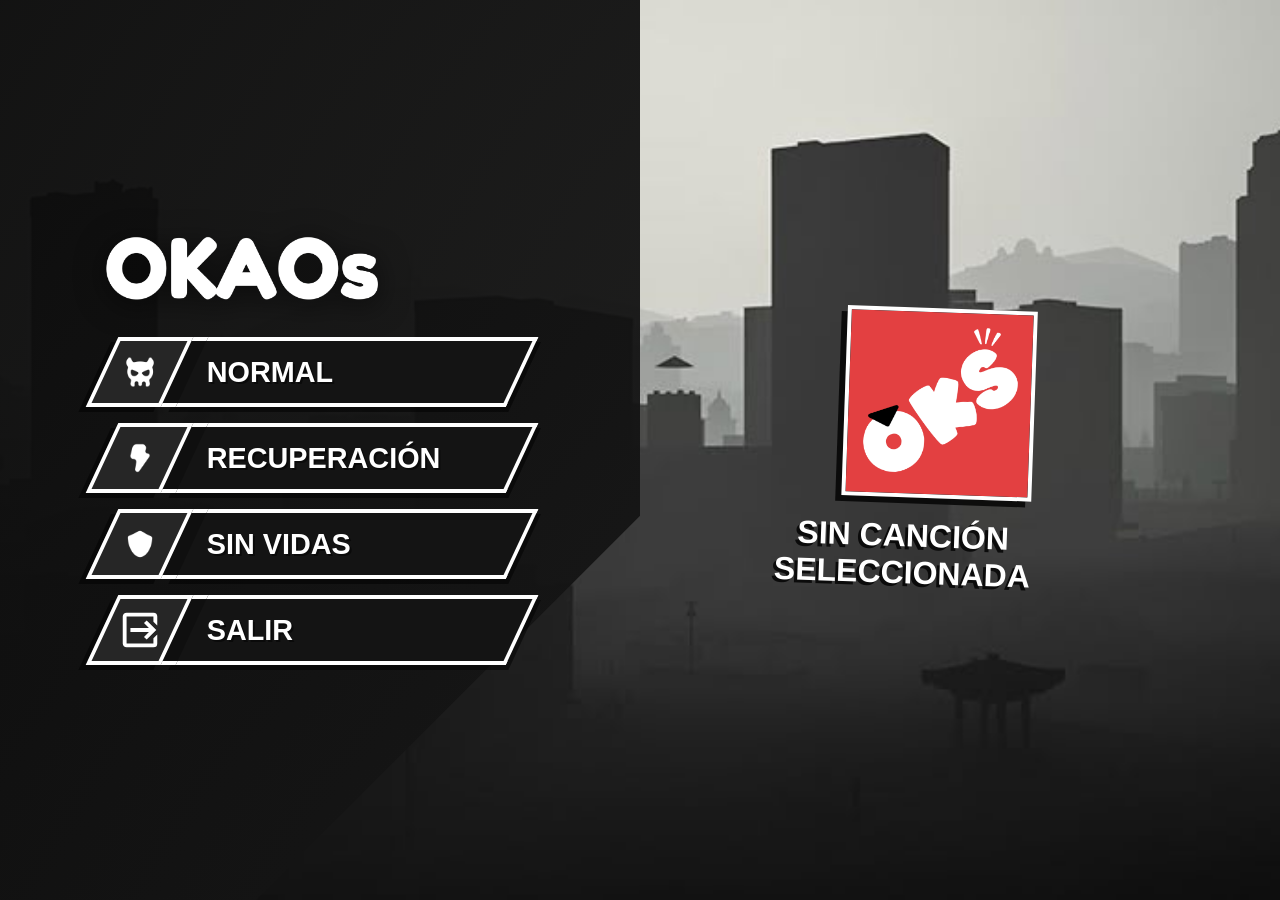
==== commit 2433adf3: "Update run.html" ====
--- a/play/run.html
+++ b/play/run.html
@@ -91,10 +91,11 @@
             align-items: center;
             justify-content: center;
             position: relative;
-            z-index: 3;
+ z-index: 3;
             box-shadow: -5px 5px 0px rgba(0,0,0,0.5);
             transition: background-color 0.1s ease, border-color 0.1s ease;
         }
+        .btn-mode .icon-wrapper img,
         .btn-mode .icon-wrapper svg {
             width: 46px;
             height: 46px;
@@ -144,6 +145,9 @@
             background-color: #ffffff;
             border-color: #000000;
         }
+        .btn-mode:hover .icon-wrapper img {
+            filter: brightness(0);
+        }
         .btn-mode:hover .icon-wrapper svg {
             fill: #000000;
         }
@@ -159,13 +163,21 @@
         .btn-mode:hover span {
             text-shadow: none;
         }
+        @keyframes select-pulse {
+            0% { transform: scale(1.03) translate3d(5px, 0, 0); filter: brightness(1); }
+            50% { transform: scale(1.08) translate3d(10px, 0, 0); filter: brightness(1.6); }
+            100% { transform: scale(1.03) translate3d(5px, 0, 0); filter: brightness(1); }
+        }
         .btn-mode.selected-active {
-            transform: scale(1.03) translate3d(5px, 0, 0);
+            animation: select-pulse 0.4s ease-in-out;
             z-index: 15;
         }
         .btn-mode.selected-active .icon-wrapper {
             background-color: #ffffff;
             border-color: #000000;
+        }
+        .btn-mode.selected-active .icon-wrapper img {
+            filter: brightness(0);
         }
         .btn-mode.selected-active .icon-wrapper svg {
             fill: #000000;
@@ -250,6 +262,162 @@
         .game-layout.active {
             opacity: 1;
             pointer-events: auto;
+        }
+        .top-navbar {
+            position: absolute;
+            top: 25px;
+            left: 5%;
+            right: 5%;
+            display: flex;
+            justify-content: space-between;
+            align-items: flex-start;
+            z-index: 120;
+            width: 90%;
+        }
+        .left-stats {
+            display: flex;
+            flex-direction: column;
+            align-items: flex-start;
+            gap: 5px;
+        }
+        .brand-logo {
+            font-family: 'Fredoka', sans-serif;
+            font-weight: 700;
+            font-size: 2.5rem;
+            color: #ffffff;
+            text-shadow: -3px 3px 0px #000000;
+        }
+        .counters-grid {
+            display: flex;
+            flex-direction: column;
+            gap: 2px;
+        }
+        .perfect-counter {
+            font-size: 1.4rem;
+            font-weight: 900;
+            color: #ffe600;
+            text-shadow: -2px 2px 0px #000000;
+            display: flex;
+            align-items: center;
+        }
+        .common-counter {
+            font-size: 1.4rem;
+            font-weight: 900;
+            color: #00f2fe;
+            text-shadow: -2px 2px 0px #000000;
+            display: flex;
+            align-items: center;
+        }
+        .okay-counter {
+            font-size: 1.4rem;
+            font-weight: 900;
+            color: #39ff14;
+            text-shadow: -2px 2px 0px #000000;
+            display: flex;
+            align-items: center;
+        }
+        .miss-counter {
+            font-size: 1.4rem;
+            font-weight: 900;
+            color: #ff2a74;
+            text-shadow: -2px 2px 0px #000000;
+            display: flex;
+            align-items: center;
+        }
+        @keyframes jump {
+            0% { transform: translateY(0); }
+            30% { transform: translateY(-6px); }
+            50% { transform: translateY(0); }
+            70% { transform: translateY(-2px); }
+            100% { transform: translateY(0); }
+        }
+        .perfect-counter span, .common-counter span, .okay-counter span, .miss-counter span {
+            display: inline-block;
+            margin-left: 5px;
+        }
+        .perfect-counter.jump span, .common-counter.jump span, .okay-counter.jump span, .miss-counter.jump span {
+            animation: jump 0.3s ease-out;
+        }
+        .right-stats {
+            display: flex;
+            flex-direction: column;
+            align-items: flex-end;
+            max-width: calc((100vw - 450px) / 2 - 5%);
+        }
+        .score-row {
+            display: flex;
+            align-items: center;
+            gap: 15px;
+        }
+        .score-container {
+            font-size: 2.2rem;
+            font-weight: 900;
+            color: #ffffff;
+            text-shadow: -2px 2px 0px #000000;
+        }
+        .pause-wrapper {
+            width: 54px;
+            height: 54px;
+            background: #141414;
+            border: 3px solid #ffffff;
+            border-radius: 12px;
+            display: flex;
+            align-items: center;
+            justify-content: center;
+            cursor: pointer;
+            box-shadow: -3px 3px 0px rgba(0,0,0,0.5);
+            transition: transform 0.1s ease, background-color 0.1s ease, border-color 0.1s ease;
+        }
+        .pause-wrapper:hover {
+            transform: scale(1.05);
+            background: #ffffff;
+            border-color: #000000;
+        }
+        .pause-wrapper:hover .btn-pause {
+            fill: #000000;
+            filter: none;
+        }
+        .btn-pause {
+            width: 32px;
+            height: 32px;
+            fill: #ffffff;
+            filter: drop-shadow(-1px 1px 0px rgba(0,0,0,0.5));
+            transition: fill 0.1s ease;
+        }
+        .hearts-container {
+            display: none;
+            justify-content: flex-end;
+            gap: 8px;
+            margin-top: 12px;
+        }
+        .hearts-container.visible {
+            display: flex;
+        }
+        .heart-icon {
+            width: 42px;
+            height: 42px;
+            object-fit: contain;
+            filter: drop-shadow(0px 0px 1px rgba(0,0,0,1)) drop-shadow(0px 0px 1px rgba(0,0,0,1));
+        }
+        .bar-container {
+            display: none;
+            width: 180px;
+            height: 24px;
+            background: #222222;
+            border: 3px solid #ffffff;
+            box-shadow: -3px 3px 0px rgba(0,0,0,0.5);
+            margin-top: 12px;
+            position: relative;
+            overflow: hidden;
+        }
+        .bar-container.visible {
+            display: block;
+        }
+        .bar-fill {
+            width: 50%;
+            height: 100%;
+            background: linear-gradient(90deg, #ff3366, #ffcc00, #39ff14);
+            transition: width 0.1s ease;
         }
         .tracks-container {
             position: relative;
@@ -341,6 +509,246 @@
         .n-up .arrow-icon { background-color: #00f2fe; filter: drop-shadow(0 0 10px #00f2fe); }
         .n-down .arrow-icon { background-color: #39ff14; filter: drop-shadow(0 0 10px #39ff14); }
         .n-right .arrow-icon { background-color: #ffb800; filter: drop-shadow(0 0 10px #ffb800); }
+        .feedback-overlay {
+            position: absolute;
+            top: 55%;
+            display: flex;
+            flex-direction: column;
+            align-items: center;
+            pointer-events: none;
+            z-index: 120;
+        }
+        .rating {
+            font-size: 2.5rem;
+            font-weight: 900;
+            color: #ffe600;
+            text-shadow: -2px 2px 0px #000000, 0 0 15px rgba(255, 230, 0, 0.5);
+            opacity: 0;
+            transform: scale(0.5);
+            transition: transform 0.08s ease, opacity 0.08s;
+        }
+        .rating.pop {
+            opacity: 1;
+            transform: scale(1.1);
+        }
+        .pause-screen {
+            position: fixed;
+            top: 0;
+            left: 0;
+            width: 100vw;
+            height: 100vh;
+            display: none;
+            z-index: 200;
+            background: url('../img/fn/f1.jpg') no-repeat center center/cover;
+        }
+        .pause-screen.active {
+            display: flex;
+        }
+        .pause-left-partition {
+            width: 50%;
+            height: 100%;
+            background: linear-gradient(135deg, rgba(10, 10, 10, 0.95) 0%, rgba(20, 20, 20, 0.95) 75%, transparent 75.1%);
+            display: flex;
+            flex-direction: column;
+            justify-content: center;
+            padding-left: 8%;
+            position: relative;
+        }
+        .pause-title {
+            font-size: 3rem;
+            font-weight: 900;
+            color: #ffffff;
+            text-transform: uppercase;
+            text-shadow: -4px 4px 0px #000000;
+            margin-bottom: 30px;
+            letter-spacing: 2px;
+        }
+        .pause-menu-container {
+            display: flex;
+            flex-direction: column;
+            gap: 16px;
+        }
+        .pause-right-partition {
+            width: 50%;
+            height: 100%;
+            display: flex;
+            align-items: center;
+            justify-content: center;
+            padding-right: 5%;
+        }
+        .stats-panel {
+            display: flex;
+            flex-direction: column;
+            align-items: flex-start;
+            background: rgba(20, 20, 20, 0.85);
+            border: 4px solid #ffffff;
+            border-radius: 20px;
+            padding: 35px;
+            width: 380px;
+            box-shadow: -8px 8px 0px rgba(0,0,0,0.6);
+            transform: rotate(2deg) skewX(-6deg);
+            gap: 20px;
+        }
+        .stats-panel * {
+            transform: skewX(6deg);
+        }
+        .stats-heading {
+            font-size: 2.2rem;
+            font-weight: 900;
+            color: #ffe600;
+            text-transform: uppercase;
+            text-shadow: -2px 2px 0px #000000;
+            border-bottom: 3px dashed rgba(255, 255, 255, 0.2);
+            width: 100%;
+            padding-bottom: 10px;
+            margin-bottom: 5px;
+        }
+        .stat-row {
+            display: flex;
+            justify-content: space-between;
+            width: 100%;
+            font-size: 1.5rem;
+            font-weight: 900;
+            color: #ffffff;
+            text-shadow: -2px 2px 0px #000000;
+            text-transform: uppercase;
+        }
+        .stat-val {
+            color: #00a2ff;
+        }
+        .stat-val.gold {
+            color: #ffe600;
+        }
+        .btn-mode .icon-wrapper svg.smooth-icon {
+            border-radius: 8px;
+        }
+        .end-screen {
+            position: fixed;
+            top: 0;
+            left: 0;
+            width: 100vw;
+            height: 100vh;
+            display: none;
+            z-index: 300;
+            background: url('../img/fn/f1.jpg') no-repeat center center/cover;
+        }
+        .end-screen.active {
+            display: flex;
+        }
+        .end-left-partition {
+            width: 50%;
+            height: 100%;
+            background: linear-gradient(135deg, rgba(10, 10, 10, 0.95) 0%, rgba(20, 20, 20, 0.95) 75%, transparent 75.1%);
+            display: flex;
+            flex-direction: column;
+            justify-content: center;
+            padding-left: 8%;
+            position: relative;
+        }
+        .end-title {
+            font-size: 3rem;
+            font-weight: 900;
+            color: #ffffff;
+            text-transform: uppercase;
+            text-shadow: -4px 4px 0px #000000;
+            margin-bottom: 30px;
+            letter-spacing: 2px;
+        }
+        .end-title.win {
+            color: #39ff14;
+            text-shadow: -4px 4px 0px #000000, 0 0 15px rgba(57, 255, 20, 0.3);
+        }
+        .end-title.lose {
+            color: #ff2a74;
+            text-shadow: -4px 4px 0px #000000, 0 0 15px rgba(255, 42, 116, 0.3);
+        }
+        .end-menu-container {
+            display: flex;
+            flex-direction: column;
+            gap: 16px;
+        }
+        .end-right-partition {
+            width: 50%;
+            height: 100%;
+            display: flex;
+            align-items: center;
+            justify-content: center;
+            padding-right: 5%;
+        }
+        .results-panel {
+            display: flex;
+            flex-direction: column;
+            align-items: center;
+            background: rgba(20, 20, 20, 0.85);
+            border: 4px solid #ffffff;
+            border-radius: 20px;
+            padding: 35px;
+            width: 420px;
+            box-shadow: -8px 8px 0px rgba(0,0,0,0.6);
+            transform: rotate(-2deg) skewX(-6deg);
+            gap: 15px;
+            position: relative;
+        }
+        .results-panel * {
+            transform: skewX(6deg);
+        }
+        .results-heading {
+            font-size: 2.2rem;
+            font-weight: 900;
+            color: #ffe600;
+            text-transform: uppercase;
+            text-shadow: -2px 2px 0px #000000;
+            border-bottom: 3px dashed rgba(255, 255, 255, 0.2);
+            width: 100%;
+            padding-bottom: 10px;
+            margin-bottom: 5px;
+            text-align: center;
+        }
+        .results-rank {
+            display: flex;
+            justify-content: center;
+            align-items: center;
+            margin: -5px 0 10px 0;
+            width: 100%;
+            height: 110px;
+        }
+        .rank-img {
+            height: 100px;
+            width: auto;
+            object-fit: contain;
+            filter: drop-shadow(-4px 4px 0px rgba(0,0,0,0.6));
+            opacity: 0;
+            transform: scale(0.3) translateY(30px);
+        }
+        .results-stars {
+            display: flex;
+            justify-content: center;
+            gap: 12px;
+            margin-bottom: 10px;
+            width: 100%;
+        }
+        .star-item {
+            width: 48px;
+            height: 48px;
+            object-fit: contain;
+            opacity: 0;
+            transform: scale(0.3) translateY(30px);
+            filter: grayscale(1) brightness(0.45);
+        }
+        .star-item.active {
+            filter: drop-shadow(0 0 8px #ffe600);
+        }
+        @keyframes rank-pop-in {
+            0% { transform: scale(0.3) translateY(30px); opacity: 0; }
+            60% { transform: scale(1.15) translateY(-8px); opacity: 1; }
+            100% { transform: scale(1) translateY(0); opacity: 1; }
+        }
+        .rank-img.pop-in {
+            animation: rank-pop-in 0.5s ease-out forwards;
+        }
+        .star-item.pop-in {
+            animation: rank-pop-in 0.4s ease-out forwards;
+        }
         .countdown-overlay {
             position: absolute;
             top: 0;
@@ -378,15 +786,42 @@
                 <img src="../img/logo.png" alt="Logo OKAOs">
             </div>
             <div class="menu-container">
-                <div class="btn-mode" id="btnRun">
+                <div class="btn-mode" id="btnNormal">
                     <div class="icon-wrapper">
-                        <svg viewBox="0 0 24 24">
-                            <path d="M8,5.14V19.14L19,12.14L8,5.14Z"/>
-                        </svg>
+                        <img src="../img/icons/ic5.png" alt="Normal">
                     </div>
                     <div class="slash-fold"></div>
                     <div class="text-wrapper">
-                        <span>Run</span>
+                        <span>Normal</span>
+                    </div>
+                </div>
+                <div class="btn-mode" id="btnRecovery">
+                    <div class="icon-wrapper">
+                        <img src="../img/icons/ic6.png" alt="Recuperación">
+                    </div>
+                    <div class="slash-fold"></div>
+                    <div class="text-wrapper">
+                        <span>Recuperación</span>
+                    </div>
+                </div>
+                <div class="btn-mode" id="btnNoLives">
+                    <div class="icon-wrapper">
+                        <img src="../img/icons/ic7.png" alt="Sin Vidas">
+                    </div>
+                    <div class="slash-fold"></div>
+                    <div class="text-wrapper">
+                        <span>Sin Vidas</span>
+                    </div>
+                </div>
+                <div class="btn-mode" id="btnExit">
+                    <div class="icon-wrapper">
+                        <svg viewBox="0 0 24 24" class="smooth-icon">
+                            <path d="M14.08,15.59L16.67,13H7V11H16.67L14.08,8.41L15.5,7L20.5,12L15.5,17L14.08,15.59M19,3A2,2 0 0,1 21,5V9.67L19,7.67V5H5V19H19V16.33L21,14.33V19A2,2 0 0,1 19,21H5C3.89,21 3,20.1 3,19V5C3,3.89 3.89,3 5,3H19Z"/>
+                        </svg>
+                    </div>
+                    <div class="slash-fold"></div>
+                    <div class="text-wrapper">
+                        <span>Salir</span>
                     </div>
                 </div>
             </div>
@@ -406,6 +841,35 @@
         <div class="countdown-overlay" id="countdownOverlay">
             <div class="countdown-text" id="countdownText">3</div>
         </div>
+        <div class="top-navbar">
+            <div class="left-stats">
+                <div class="brand-logo">OKAOs</div>
+                <div class="counters-grid">
+                    <div class="perfect-counter" id="perfectCounter">Perfects: <span id="perfectValue">x0</span></div>
+                    <div class="common-counter" id="commonCounter">Comunes: <span id="commonValue">x0</span></div>
+                    <div class="okay-counter" id="okayCounter">Okays: <span id="okayValue">x0</span></div>
+                    <div class="miss-counter" id="missCounter">Misses: <span id="missValue">x0</span></div>
+                </div>
+            </div>
+            <div class="right-stats">
+                <div class="score-row">
+                    <div class="score-container" id="score">000000</div>
+                    <div class="pause-wrapper" id="pauseTrigger">
+                        <svg class="btn-pause" viewBox="0 0 24 24">
+                            <path d="M14,19H18V5H14M6,19H10V5H6V19Z"/>
+                        </svg>
+                    </div>
+                </div>
+                <div class="hearts-container" id="heartsContainer">
+                    <img src="../img/icons/ic8.png" alt="Heart" class="heart-icon">
+                    <img src="../img/icons/ic8.png" alt="Heart" class="heart-icon">
+                    <img src="../img/icons/ic8.png" alt="Heart" class="heart-icon">
+                </div>
+                <div class="bar-container" id="barContainer">
+                    <div class="bar-fill" id="barFill"></div>
+                </div>
+            </div>
+        </div>
         <div class="tracks-container">
             <div class="receptors-row">
                 <div class="receptor-box col-0">
@@ -434,10 +898,159 @@
             <div class="track-column" id="track-2"></div>
             <div class="track-column" id="track-3"></div>
         </div>
+        <div class="feedback-overlay">
+            <div id="rating" class="rating">PERFECT</div>
+        </div>
+    </div>
+    <div class="pause-screen" id="pauseViewport">
+        <div class="pause-left-partition">
+            <div class="pause-title">Pausa</div>
+            <div class="pause-menu-container">
+                <div class="btn-mode" id="btnResume">
+                    <div class="icon-wrapper">
+                        <svg viewBox="0 0 24 24" class="smooth-icon">
+                            <path d="M8,5.14V19.14L19,12.14L8,5.14Z"/>
+                        </svg>
+                    </div>
+                    <div class="slash-fold"></div>
+                    <div class="text-wrapper">
+                        <span>Reanudar</span>
+                    </div>
+                </div>
+                <div class="btn-mode" id="btnRestart">
+                    <div class="icon-wrapper">
+                        <svg viewBox="0 0 24 24" class="smooth-icon">
+                            <path d="M17.65,6.35C16.2,4.9 14.21,4 12,4A8,8 0 0,0 4,12A8,8 0 0,0 12,20C15.73,20 18.84,17.45 19.73,14H17.65C16.83,16.33 14.61,18 12,18A6,6 0 0,1 6,12A6,6 0 0,1 12,6C13.66,6 15.14,6.69 16.22,7.78L13,11H20V4L17.65,6.35Z"/>
+                        </svg>
+                    </div>
+                    <div class="slash-fold"></div>
+                    <div class="text-wrapper">
+                        <span>Reiniciar</span>
+                    </div>
+                </div>
+                <div class="btn-mode" id="btnSettings">
+                    <div class="icon-wrapper">
+                        <svg viewBox="0 0 24 24" class="smooth-icon">
+                            <path d="M12,15.5A3.5,3.5 0 0,1 8.5,12A3.5,3.5 0 0,1 12,8.5A3.5,3.5 0 0,1 15.5,12A3.5,3.5 0 0,1 12,15.5M19.43,12.97C19.47,12.65 19.5,12.33 19.5,12C19.5,11.67 19.47,11.34 19.43,11L21.54,9.37C21.73,9.22 21.78,8.95 21.66,8.73L19.66,5.27C19.54,5.05 19.27,4.96 19.05,5.05L16.56,6.05C16.04,5.66 15.47,5.34 14.86,5.1L14.47,2.42C14.43,2.19 14.24,2 14,2H10C9.76,2 9.57,2.19 9.53,2.42L9.14,5.1C8.53,5.34 7.96,5.66 7.44,6.05L4.95,5.05C4.73,4.96 4.46,5.05 4.34,5.27L2.34,8.73C2.21,8.95 2.27,9.22 2.46,9.37L4.57,11C4.53,11.34 4.5,11.67 4.5,12C4.5,12.33 4.53,12.65 4.57,12.97L2.46,14.63C2.27,14.78 2.21,15.05 2.34,15.27L4.34,18.73C4.46,18.95 4.73,19.03 4.95,18.95L7.44,17.95C7.96,18.34 8.53,18.66 9.14,18.9L9.53,21.58C9.57,21.81 9.76,22 10,22H14C14.24,22 14.43,21.81 14.47,21.58L14.86,18.9C15.47,18.66 16.04,18.34 16.56,17.95L19.05,18.95C19.27,19.03 19.54,18.95 19.66,18.73L21.66,15.27C21.78,15.05 21.73,14.78 21.54,14.63L19.43,12.97Z"/>
+                        </svg>
+                    </div>
+                    <div class="slash-fold"></div>
+                    <div class="text-wrapper">
+                        <span>Ajustes</span>
+                    </div>
+                </div>
+                <div class="btn-mode" id="btnPauseExit">
+                    <div class="icon-wrapper">
+                        <svg viewBox="0 0 24 24" class="smooth-icon">
+                            <path d="M14.08,15.59L16.67,13H7V11H16.67L14.08,8.41L15.5,7L20.5,12L15.5,17L14.08,15.59M19,3A2,2 0 0,1 21,5V9.67L19,7.67V5H5V19H19V16.33L21,14.33V19A2,2 0 0,1 19,21H5C3.89,21 3,20.1 3,19V5C3,3.89 3.89,3 5,3H19Z"/>
+                        </svg>
+                    </div>
+                    <div class="slash-fold"></div>
+                    <div class="text-wrapper">
+                        <span>Salir</span>
+                    </div>
+                </div>
+            </div>
+        </div>
+        <div class="pause-right-partition">
+            <div class="stats-panel">
+                <div class="stats-heading">Estadísticas</div>
+                <div class="stat-row">
+                    <span>Puntaje</span>
+                    <span class="stat-val gold" id="pauseScore">000000</span>
+                </div>
+                <div class="stat-row">
+                    <span>Perfects</span>
+                    <span class="stat-val" id="pausePerfects">x0</span>
+                </div>
+                <div class="stat-row">
+                    <span>Combo Máx</span>
+                    <span class="stat-val" id="pauseCombo">0</span>
+                </div>
+            </div>
+        </div>
+    </div>
+    <div class="end-screen" id="endViewport">
+        <div class="end-left-partition">
+            <div class="end-title" id="endTitle">Fin de Partida</div>
+            <div class="end-menu-container">
+                <div class="btn-mode" id="btnEndRetry">
+                    <div class="icon-wrapper">
+                        <svg viewBox="0 0 24 24" class="smooth-icon">
+                            <path d="M17.65,6.35C16.2,4.9 14.21,4 12,4A8,8 0 0,0 4,12A8,8 0 0,0 12,20C15.73,20 18.84,17.45 19.73,14H17.65C16.83,16.33 14.61,18 12,18A6,6 0 0,1 6,12A6,6 0 0,1 12,6C13.66,6 15.14,6.69 16.22,7.78L13,11H20V4L17.65,6.35Z"/>
+                        </svg>
+                    </div>
+                    <div class="slash-fold"></div>
+                    <div class="text-wrapper">
+                        <span>Reintentar</span>
+                    </div>
+                </div>
+                <div class="btn-mode" id="btnEndSongs">
+                    <div class="icon-wrapper">
+                        <svg viewBox="0 0 24 24" class="smooth-icon">
+                            <path d="M12,3V12.26C11.5,12.09 11,12 10.5,12C8,12 6,14 6,16.5C6,19 8,21 10.5,21C13,21 15,19 15,16.5V6H19V3H12Z"/>
+                        </svg>
+                    </div>
+                    <div class="slash-fold"></div>
+                    <div class="text-wrapper">
+                        <span>Canciones</span>
+                    </div>
+                </div>
+                <div class="btn-mode" id="btnEndExit">
+                    <div class="icon-wrapper">
+                        <svg viewBox="0 0 24 24" class="smooth-icon">
+                            <path d="M14.08,15.59L16.67,13H7V11H16.67L14.08,8.41L15.5,7L20.5,12L15.5,17L14.08,15.59M19,3A2,2 0 0,1 21,5V9.67L19,7.67V5H5V19H19V16.33L21,14.33V19A2,2 0 0,1 19,21H5C3.89,21 3,20.1 3,19V5C3,3.89 3.89,3 5,3H19Z"/>
+                        </svg>
+                    </div>
+                    <div class="slash-fold"></div>
+                    <div class="text-wrapper">
+                        <span>Inicio</span>
+                    </div>
+                </div>
+            </div>
+        </div>
+        <div class="end-right-partition">
+            <div class="results-panel">
+                <div class="results-heading" id="resultsStatus">Completado</div>
+                <div class="results-rank">
+                    <img class="rank-img" id="rankImg" src="" alt="Rank">
+                </div>
+                <div class="results-stars">
+                    <img class="star-item" id="star-1" src="../img/assets/star.png" alt="Estrella">
+                    <img class="star-item" id="star-2" src="../img/assets/star.png" alt="Estrella">
+                    <img class="star-item" id="star-3" src="../img/assets/star.png" alt="Estrella">
+                </div>
+                <div class="stat-row">
+                    <span>Puntaje</span>
+                    <span class="stat-val gold" id="endScore">000000</span>
+                </div>
+                <div class="stat-row">
+                    <span>Perfects</span>
+                    <span class="stat-val" id="endPerfects">x0</span>
+                </div>
+                <div class="stat-row">
+                    <span>Combo Máx</span>
+                    <span class="stat-val" id="endCombo">0</span>
+                </div>
+            </div>
+        </div>
     </div>
     <script>
         const state = {
-            isPlaying: false
+            isPlaying: false,
+            isPaused: false,
+            mode: 'normal',
+            lives: 3,
+            maxLives: 3,
+            recoveryHealth: 50,
+            score: 0,
+            perfects: 0,
+            commons: 0,
+            okays: 0,
+            misses: 0,
+            maxCombo: 0,
+            currentCombo: 0,
+            userKeys: ['D', 'F', 'J', 'K']
         };
 
         const ENGINE = {
@@ -449,7 +1062,9 @@
             rafId: null,
             columnRects: [{ height: 0, receptorY: 0 }, { height: 0, receptorY: 0 }, { height: 0, receptorY: 0 }, { height: 0, receptorY: 0 }],
             clockStartPerf: 0,
-            audioStarted: false
+            audioStarted: false,
+            totalPausedMs: 0,
+            pauseStartedAt: 0
         };
 
         const DIR_NOTE_CLASS = ['n-left', 'n-up', 'n-down', 'n-right'];
@@ -459,16 +1074,66 @@
         const MAX_TRAVEL_MS = 2600;
         const MAX_RECONNECT_ATTEMPTS = 2;
         const EXIT_FADE_MS = 260;
+        const RANK_IMAGES = {
+            F: '../img/assets/ranks/f.png',
+            D: '../img/assets/ranks/d.png',
+            C: '../img/assets/ranks/c.png',
+            B: '../img/assets/ranks/b.png',
+            A: '../img/assets/ranks/a.png',
+            S: '../img/assets/ranks/s.png',
+            SS: '../img/assets/ranks/ss.png',
+            SSS: '../img/assets/ranks/sss.png'
+        };
 
         const lobbyViewport = document.getElementById('lobbyViewport');
         const gameViewport = document.getElementById('gameViewport');
+        const pauseViewport = document.getElementById('pauseViewport');
+        const endViewport = document.getElementById('endViewport');
         const countdownOverlay = document.getElementById('countdownOverlay');
         const countdownText = document.getElementById('countdownText');
-        const btnRun = document.getElementById('btnRun');
+        const btnNormal = document.getElementById('btnNormal');
+        const btnRecovery = document.getElementById('btnRecovery');
+        const btnNoLives = document.getElementById('btnNoLives');
+        const btnExit = document.getElementById('btnExit');
+        const btnResume = document.getElementById('btnResume');
+        const btnRestart = document.getElementById('btnRestart');
+        const btnSettings = document.getElementById('btnSettings');
+        const btnPauseExit = document.getElementById('btnPauseExit');
+        const btnEndRetry = document.getElementById('btnEndRetry');
+        const btnEndSongs = document.getElementById('btnEndSongs');
+        const btnEndExit = document.getElementById('btnEndExit');
+        const pauseTrigger = document.getElementById('pauseTrigger');
+        const scoreEl = document.getElementById('score');
+        const ratingEl = document.getElementById('rating');
         const songArt = document.getElementById('songArt');
         const songTitle = document.getElementById('songTitle');
         const bgVideo = document.getElementById('bgVideo');
         const bgMusic = document.getElementById('bgMusic');
+
+        const perfectCounterEl = document.getElementById('perfectCounter');
+        const perfectValueEl = document.getElementById('perfectValue');
+        const commonCounterEl = document.getElementById('commonCounter');
+        const commonValueEl = document.getElementById('commonValue');
+        const okayCounterEl = document.getElementById('okayCounter');
+        const okayValueEl = document.getElementById('okayValue');
+        const missCounterEl = document.getElementById('missCounter');
+        const missValueEl = document.getElementById('missValue');
+
+        const heartsContainer = document.getElementById('heartsContainer');
+        const barContainer = document.getElementById('barContainer');
+        const barFill = document.getElementById('barFill');
+        const pauseScore = document.getElementById('pauseScore');
+        const pausePerfects = document.getElementById('pausePerfects');
+        const pauseCombo = document.getElementById('pauseCombo');
+        const endTitle = document.getElementById('endTitle');
+        const resultsStatus = document.getElementById('resultsStatus');
+        const rankImg = document.getElementById('rankImg');
+        const endScore = document.getElementById('endScore');
+        const endPerfects = document.getElementById('endPerfects');
+        const endCombo = document.getElementById('endCombo');
+        const star1 = document.getElementById('star-1');
+        const star2 = document.getElementById('star-2');
+        const star3 = document.getElementById('star-3');
 
         const receptors = [
             document.getElementById('receptor-0'),
@@ -564,6 +1229,11 @@
             const url = new URL(window.location.href);
             url.searchParams.set('title', name);
             history.replaceState(null, '', url.toString());
+        }
+
+        function goTo(url) {
+            clearReconnect();
+            window.location.href = url;
         }
 
         async function initEngine() {
@@ -690,9 +1360,10 @@
             note.el.style.transform = 'translate3d(-50%, ' + y + 'px, 0)';
         }
 
-        function resolveNote(note) {
+        function resolveNote(note, isMiss) {
             if (note.judged) return;
             note.judged = true;
+            if (isMiss) triggerMiss();
 
             const el = note.el;
             if (!el) return;
@@ -726,17 +1397,12 @@
             if (ENGINE.audioStarted) {
                 return bgMusic.currentTime * 1000;
             }
-            const elapsed = performance.now() - ENGINE.clockStartPerf;
+            const elapsed = performance.now() - ENGINE.clockStartPerf - ENGINE.totalPausedMs;
             return elapsed - ENGINE.travelMs;
         }
 
-        function triggerHit(col) {
-            receptors[col].classList.add('active');
-            setTimeout(() => receptors[col].classList.remove('active'), 80);
-        }
-
         function gameLoop() {
-            if (!state.isPlaying) {
+            if (!state.isPlaying || state.isPaused) {
                 ENGINE.rafId = requestAnimationFrame(gameLoop);
                 return;
             }
@@ -759,10 +1425,8 @@
                 if (note.spawned && note.el && !note.judged) {
                     const progress = (nowMs - spawnAt) / ENGINE.travelMs;
                     positionNote(note, Math.min(progress, 1.4));
-
-                    if (nowMs >= note.time) {
-                        triggerHit(note.col);
-                        resolveNote(note);
+                    if (nowMs - note.time > ENGINE.hitWindows.okay) {
+                        resolveNote(note, true);
                     }
                 }
             }
@@ -771,22 +1435,162 @@
         }
 
         bgMusic.addEventListener('ended', () => {
-            if (state.isPlaying) {
-                state.isPlaying = false;
-                if (ENGINE.rafId) cancelAnimationFrame(ENGINE.rafId);
-            }
+            if (state.isPlaying) endGame(true);
         });
 
-        btnRun.addEventListener('click', () => {
-            if (!ENGINE.ready) return;
-            btnRun.classList.add('selected-active');
+        [btnNormal, btnRecovery, btnNoLives].forEach(btn => {
+            btn.addEventListener('click', () => {
+                if (!ENGINE.ready) return;
+                btn.classList.add('selected-active');
+                setTimeout(() => {
+                    btn.classList.remove('selected-active');
+                    lobbyViewport.style.display = 'none';
+                    gameViewport.classList.add('active');
+
+                    if (btn === btnNormal) {
+                        state.mode = 'normal';
+                        state.lives = 3;
+                        state.maxLives = 3;
+                        updateHeartsUI();
+                        heartsContainer.classList.add('visible');
+                        barContainer.classList.remove('visible');
+                    } else if (btn === btnRecovery) {
+                        state.mode = 'recovery';
+                        state.recoveryHealth = 50;
+                        updateBarUI();
+                        heartsContainer.classList.remove('visible');
+                        barContainer.classList.add('visible');
+                    } else {
+                        state.mode = 'nolives';
+                        heartsContainer.classList.remove('visible');
+                        barContainer.classList.remove('visible');
+                    }
+                    startCountdown();
+                }, 400);
+            });
+        });
+
+        btnExit.addEventListener('click', () => {
+            btnExit.classList.add('selected-active');
             setTimeout(() => {
-                btnRun.classList.remove('selected-active');
-                lobbyViewport.style.display = 'none';
-                gameViewport.classList.add('active');
+                btnExit.classList.remove('selected-active');
+                goTo("../");
+            }, 400);
+        });
+
+        btnSettings.addEventListener('click', () => {
+            btnSettings.classList.add('selected-active');
+            setTimeout(() => {
+                btnSettings.classList.remove('selected-active');
+                goTo("../sc/settings");
+            }, 400);
+        });
+
+        btnPauseExit.addEventListener('click', () => {
+            btnPauseExit.classList.add('selected-active');
+            setTimeout(() => {
+                btnPauseExit.classList.remove('selected-active');
+                goTo("../");
+            }, 400);
+        });
+
+        btnEndRetry.addEventListener('click', () => {
+            btnEndRetry.classList.add('selected-active');
+            setTimeout(() => {
+                btnEndRetry.classList.remove('selected-active');
+                endViewport.classList.remove('active');
                 startCountdown();
             }, 400);
         });
+
+        btnEndSongs.addEventListener('click', () => {
+            btnEndSongs.classList.add('selected-active');
+            setTimeout(() => {
+                btnEndSongs.classList.remove('selected-active');
+                goTo("../sc/settings");
+            }, 400);
+        });
+
+        btnEndExit.addEventListener('click', () => {
+            btnEndExit.classList.add('selected-active');
+            setTimeout(() => {
+                btnEndExit.classList.remove('selected-active');
+                goTo("../");
+            }, 400);
+        });
+
+        pauseTrigger.addEventListener('click', () => {
+            togglePause();
+        });
+
+        window.addEventListener('keydown', (e) => {
+            if (e.key === 'Escape' || e.key === 'Esc') {
+                if (gameViewport.classList.contains('active') && !endViewport.classList.contains('active') && countdownOverlay.style.display !== 'flex') {
+                    togglePause();
+                }
+            }
+        });
+
+        btnResume.addEventListener('click', () => {
+            btnResume.classList.add('selected-active');
+            setTimeout(() => {
+                btnResume.classList.remove('selected-active');
+                togglePause();
+            }, 400);
+        });
+
+        btnRestart.addEventListener('click', () => {
+            btnRestart.classList.add('selected-active');
+            setTimeout(() => {
+                btnRestart.classList.remove('selected-active');
+                pauseViewport.classList.remove('active');
+                state.isPaused = false;
+                startCountdown();
+            }, 400);
+        });
+
+        function togglePause() {
+            if (!state.isPlaying && !state.isPaused) return;
+            if (!state.isPaused) {
+                state.isPaused = true;
+                state.isPlaying = false;
+                if (ENGINE.audioStarted) {
+                    bgMusic.pause();
+                } else {
+                    ENGINE.pauseStartedAt = performance.now();
+                }
+                if (bgVideo.style.display !== 'none') bgVideo.pause();
+                pauseScore.textContent = String(state.score).padStart(6, '0');
+                pausePerfects.textContent = `x${state.perfects}`;
+                pauseCombo.textContent = state.maxCombo;
+                pauseViewport.classList.add('active');
+            } else {
+                pauseViewport.classList.remove('active');
+                state.isPaused = false;
+                state.isPlaying = true;
+                if (ENGINE.audioStarted) {
+                    bgMusic.play().catch(() => {});
+                } else {
+                    ENGINE.totalPausedMs += performance.now() - ENGINE.pauseStartedAt;
+                }
+                if (bgVideo.style.display !== 'none' && ENGINE.audioStarted) bgVideo.play().catch(() => {});
+            }
+        }
+
+        function updateHeartsUI() {
+            const icons = heartsContainer.querySelectorAll('.heart-icon');
+            icons.forEach((icon, i) => {
+                if (i < state.lives) {
+                    icon.style.opacity = '1';
+                } else {
+                    icon.style.opacity = '0.2';
+                }
+            });
+        }
+
+        function updateBarUI() {
+            barFill.style.width = `${state.recoveryHealth}%`;
+        }
 
         function startCountdown() {
             if (ENGINE.rafId) {
@@ -796,6 +1600,8 @@
             bgMusic.pause();
             bgMusic.currentTime = 0;
             ENGINE.audioStarted = false;
+            ENGINE.totalPausedMs = 0;
+            ENGINE.pauseStartedAt = 0;
 
             if (bgVideo.style.display !== 'none') {
                 bgVideo.pause();
@@ -809,6 +1615,29 @@
             });
 
             state.isPlaying = false;
+            state.isPaused = false;
+            state.score = 0;
+            state.perfects = 0;
+            state.commons = 0;
+            state.okays = 0;
+            state.misses = 0;
+            state.currentCombo = 0;
+            state.maxCombo = 0;
+
+            if (state.mode === 'normal') {
+                state.lives = 3;
+                updateHeartsUI();
+            } else if (state.mode === 'recovery') {
+                state.recoveryHealth = 50;
+                updateBarUI();
+            }
+
+            scoreEl.textContent = '000000';
+            perfectValueEl.textContent = 'x0';
+            commonValueEl.textContent = 'x0';
+            okayValueEl.textContent = 'x0';
+            missValueEl.textContent = 'x0';
+            ratingEl.className = 'rating';
 
             countdownOverlay.style.display = 'flex';
             let count = 3;
@@ -841,6 +1670,8 @@
             bgMusic.pause();
             bgMusic.currentTime = 0;
             ENGINE.audioStarted = false;
+            ENGINE.totalPausedMs = 0;
+            ENGINE.pauseStartedAt = 0;
             ENGINE.clockStartPerf = performance.now();
 
             if (bgVideo.style.display !== 'none') {
@@ -848,7 +1679,218 @@
                 bgVideo.play().catch(() => {});
             }
 
+            setupInput();
             ENGINE.rafId = requestAnimationFrame(gameLoop);
+        }
+
+        function triggerHit(col, rating) {
+            receptors[col].classList.add('active');
+            setTimeout(() => receptors[col].classList.remove('active'), 80);
+
+            let points = 0;
+            if (rating === 'PERFECT') {
+                points = 100;
+                state.perfects += 1;
+                perfectValueEl.textContent = `x${state.perfects}`;
+                perfectCounterEl.classList.remove('jump');
+                void perfectCounterEl.offsetWidth;
+                perfectCounterEl.classList.add('jump');
+                if (state.mode === 'recovery') {
+                    state.recoveryHealth = Math.min(100, state.recoveryHealth + 10);
+                    updateBarUI();
+                }
+            } else if (rating === 'COMUN') {
+                points = 50;
+                state.commons += 1;
+                commonValueEl.textContent = `x${state.commons}`;
+                commonCounterEl.classList.remove('jump');
+                void commonCounterEl.offsetWidth;
+                commonCounterEl.classList.add('jump');
+                if (state.mode === 'recovery') {
+                    state.recoveryHealth = Math.min(100, state.recoveryHealth + 5);
+                    updateBarUI();
+                }
+            } else if (rating === 'OKAY') {
+                points = 20;
+                state.okays += 1;
+                okayValueEl.textContent = `x${state.okays}`;
+                okayCounterEl.classList.remove('jump');
+                void okayCounterEl.offsetWidth;
+                okayCounterEl.classList.add('jump');
+                if (state.mode === 'recovery') {
+                    state.recoveryHealth = Math.min(100, state.recoveryHealth + 3);
+                    updateBarUI();
+                }
+            }
+
+            state.score += points;
+            scoreEl.textContent = String(state.score).padStart(6, '0');
+            state.currentCombo += 1;
+            if (state.currentCombo > state.maxCombo) {
+                state.maxCombo = state.currentCombo;
+            }
+
+            ratingEl.textContent = rating;
+            ratingEl.className = 'rating pop';
+            if (rating === 'PERFECT') ratingEl.style.color = '#ffe600';
+            else if (rating === 'COMUN') ratingEl.style.color = '#00f2fe';
+            else if (rating === 'OKAY') ratingEl.style.color = '#39ff14';
+
+            setTimeout(() => ratingEl.classList.remove('pop'), 100);
+        }
+
+        function triggerMiss() {
+            state.currentCombo = 0;
+            state.misses += 1;
+            missValueEl.textContent = `x${state.misses}`;
+            missCounterEl.classList.remove('jump');
+            void missCounterEl.offsetWidth;
+            missCounterEl.classList.add('jump');
+
+            ratingEl.textContent = 'MISS';
+            ratingEl.style.color = '#ff2a74';
+            ratingEl.className = 'rating pop';
+            setTimeout(() => ratingEl.classList.remove('pop'), 100);
+
+            if (state.mode === 'normal') {
+                state.lives--;
+                updateHeartsUI();
+                if (state.lives <= 0) {
+                    endGame(false);
+                }
+            } else if (state.mode === 'recovery') {
+                state.recoveryHealth = Math.max(0, state.recoveryHealth - 10);
+                updateBarUI();
+                if (state.recoveryHealth <= 0) {
+                    endGame(false);
+                }
+            }
+        }
+
+        function endGame(isWin) {
+            if (!state.isPlaying && !state.isPaused) return;
+            state.isPlaying = false;
+            state.isPaused = false;
+            window.onkeydown = null;
+            if (ENGINE.rafId) {
+                cancelAnimationFrame(ENGINE.rafId);
+                ENGINE.rafId = null;
+            }
+            bgMusic.pause();
+            if (bgVideo.style.display !== 'none') bgVideo.pause();
+            ENGINE.notes.forEach(n => clearNoteImmediately(n));
+
+            const totalNotes = ENGINE.notes.length;
+            const maxScore = totalNotes * 100;
+            const accuracy = maxScore > 0 ? state.score / maxScore : 0;
+            const fullPerfect = totalNotes > 0 && state.perfects === totalNotes && state.commons === 0 && state.okays === 0 && state.misses === 0;
+            const noMisses = state.misses === 0;
+
+            let stars = 0;
+            if (state.mode === 'normal' || state.mode === 'recovery') {
+                if (isWin) stars = 1;
+                if (isWin && noMisses) stars = 2;
+                if (isWin && fullPerfect) stars = 3;
+            }
+
+            let rank = 'F';
+            if (isWin) {
+                if (fullPerfect) rank = 'SSS';
+                else if (accuracy >= 0.9 && noMisses) rank = 'SS';
+                else if (accuracy >= 0.8) rank = 'S';
+                else if (accuracy >= 0.65) rank = 'A';
+                else if (accuracy >= 0.5) rank = 'B';
+                else if (accuracy >= 0.35) rank = 'C';
+                else if (accuracy >= 0.15) rank = 'D';
+                else rank = 'F';
+            } else {
+                if (accuracy >= 0.65) rank = 'A';
+                else if (accuracy >= 0.5) rank = 'B';
+                else if (accuracy >= 0.35) rank = 'C';
+                else if (accuracy >= 0.15) rank = 'D';
+                else rank = 'F';
+            }
+
+            endTitle.textContent = isWin ? '¡Victoria!' : 'Fin de Partida';
+            endTitle.className = isWin ? 'end-title win' : 'end-title lose';
+            resultsStatus.textContent = isWin ? 'Completado' : 'Fallado';
+
+            rankImg.src = RANK_IMAGES[rank];
+            rankImg.classList.remove('pop-in');
+            void rankImg.offsetWidth;
+            rankImg.classList.add('pop-in');
+
+            endScore.textContent = String(state.score).padStart(6, '0');
+            endPerfects.textContent = `x${state.perfects}`;
+            endCombo.textContent = state.maxCombo;
+
+            const starEls = [star1, star2, star3];
+            starEls.forEach(el => {
+                el.classList.remove('active', 'pop-in');
+                void el.offsetWidth;
+            });
+
+            if (state.mode === 'nolives') {
+                starEls.forEach(el => {
+                    el.style.display = 'none';
+                });
+            } else {
+                starEls.forEach((el, i) => {
+                    el.style.display = 'block';
+                    if (i < stars) el.classList.add('active');
+                    setTimeout(() => {
+                        el.classList.add('pop-in');
+                    }, 250 + i * 180);
+                });
+            }
+
+            endViewport.classList.add('active');
+        }
+
+        function setupInput() {
+            window.onkeydown = (e) => {
+                if (!state.isPlaying || state.isPaused) {
+                    if (e.key === 'Escape' || e.key === 'Esc') {
+                        togglePause();
+                    }
+                    return;
+                }
+
+                if (e.key === 'Escape' || e.key === 'Esc') {
+                    togglePause();
+                    return;
+                }
+
+                let keyStr = e.key.toUpperCase();
+                if (keyStr === ' ') keyStr = 'SPACE';
+                if (keyStr === 'ARROWLEFT') keyStr = '←';
+                if (keyStr === 'ARROWRIGHT') keyStr = '→';
+                if (keyStr === 'ARROWUP') keyStr = '↑';
+                if (keyStr === 'ARROWDOWN') keyStr = '↓';
+
+                const keyIndex = state.userKeys.indexOf(keyStr);
+                if (keyIndex === -1) return;
+
+                const nowMs = getNowMs();
+                let target = null;
+                let bestDelta = Infinity;
+                for (const note of ENGINE.notes) {
+                    if (note.judged || note.col !== keyIndex || !note.spawned) continue;
+                    const delta = Math.abs(nowMs - note.time);
+                    if (delta <= ENGINE.hitWindows.okay && delta < bestDelta) {
+                        bestDelta = delta;
+                        target = note;
+                    }
+                }
+                if (!target) return;
+
+                let rating = 'OKAY';
+                if (bestDelta <= ENGINE.hitWindows.perfect) rating = 'PERFECT';
+                else if (bestDelta <= ENGINE.hitWindows.comun) rating = 'COMUN';
+
+                triggerHit(keyIndex, rating);
+                resolveNote(target, false);
+            };
         }
 
         initEngine();
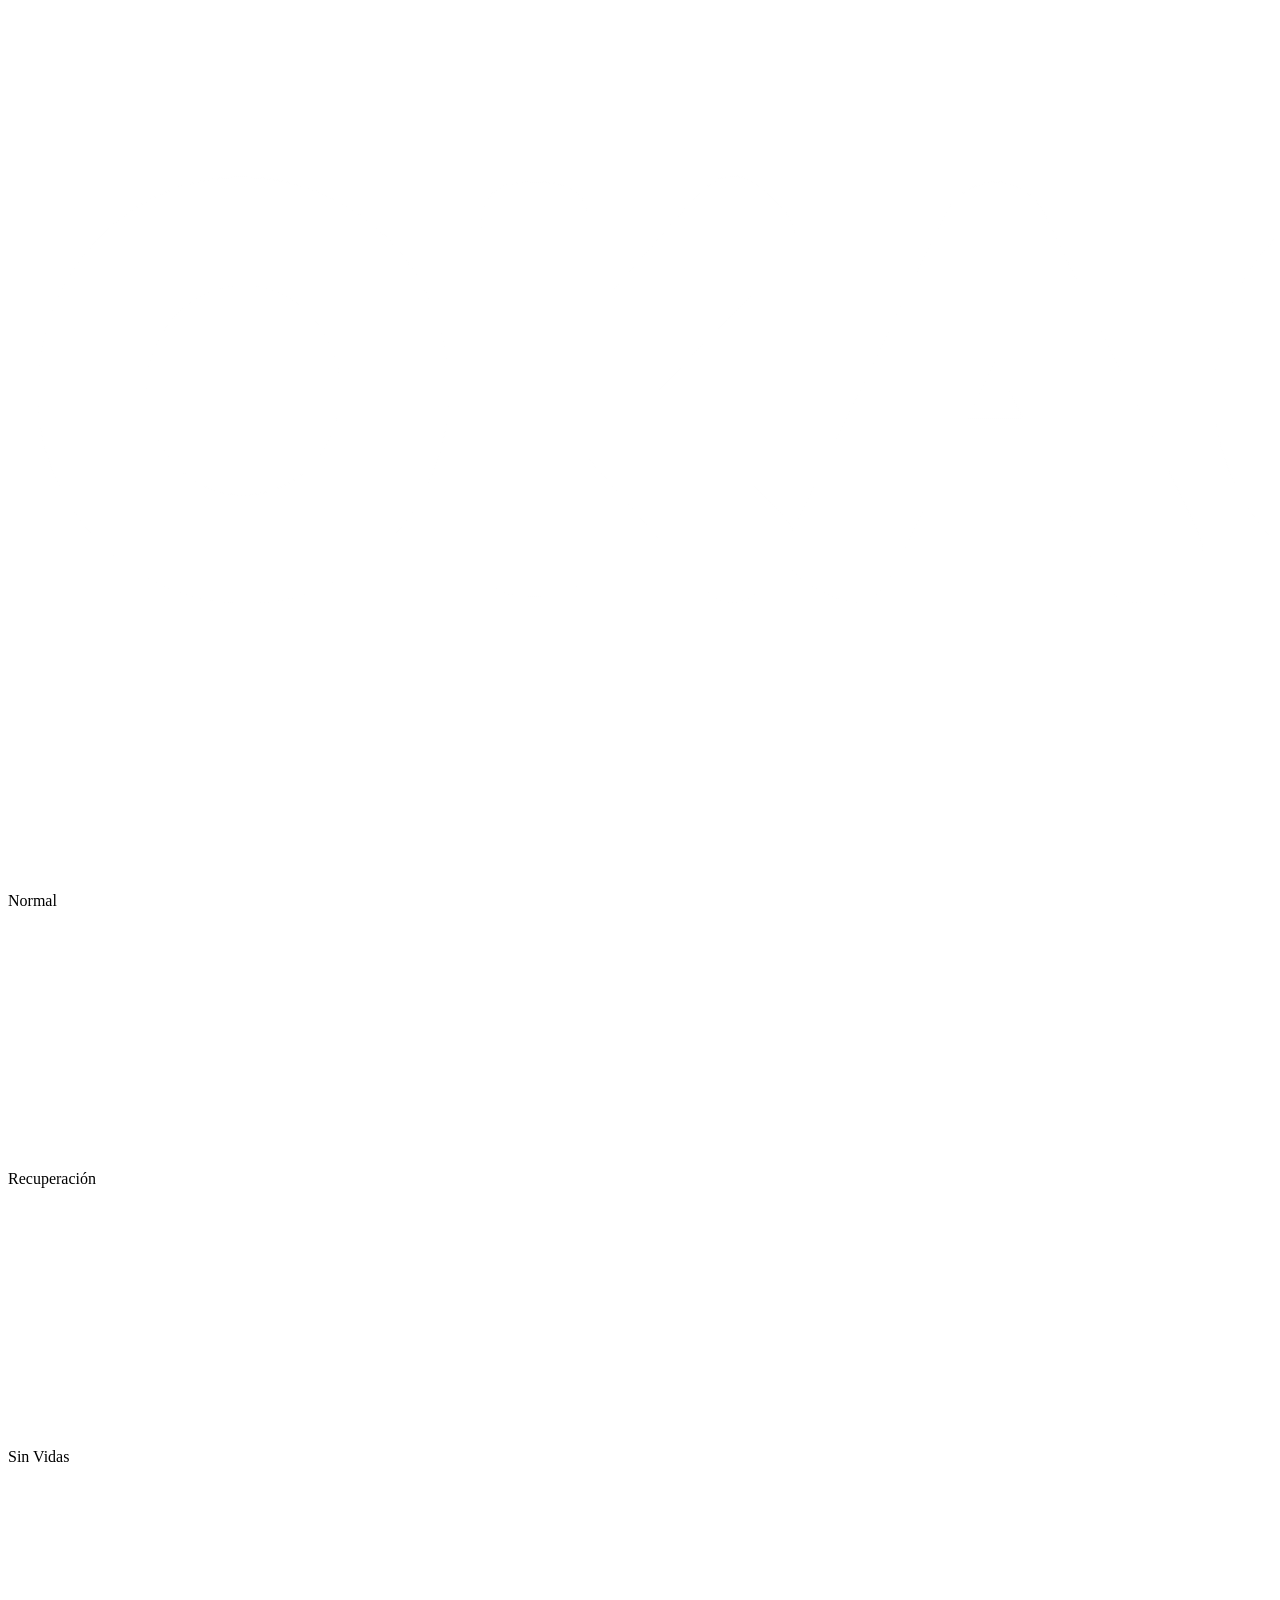
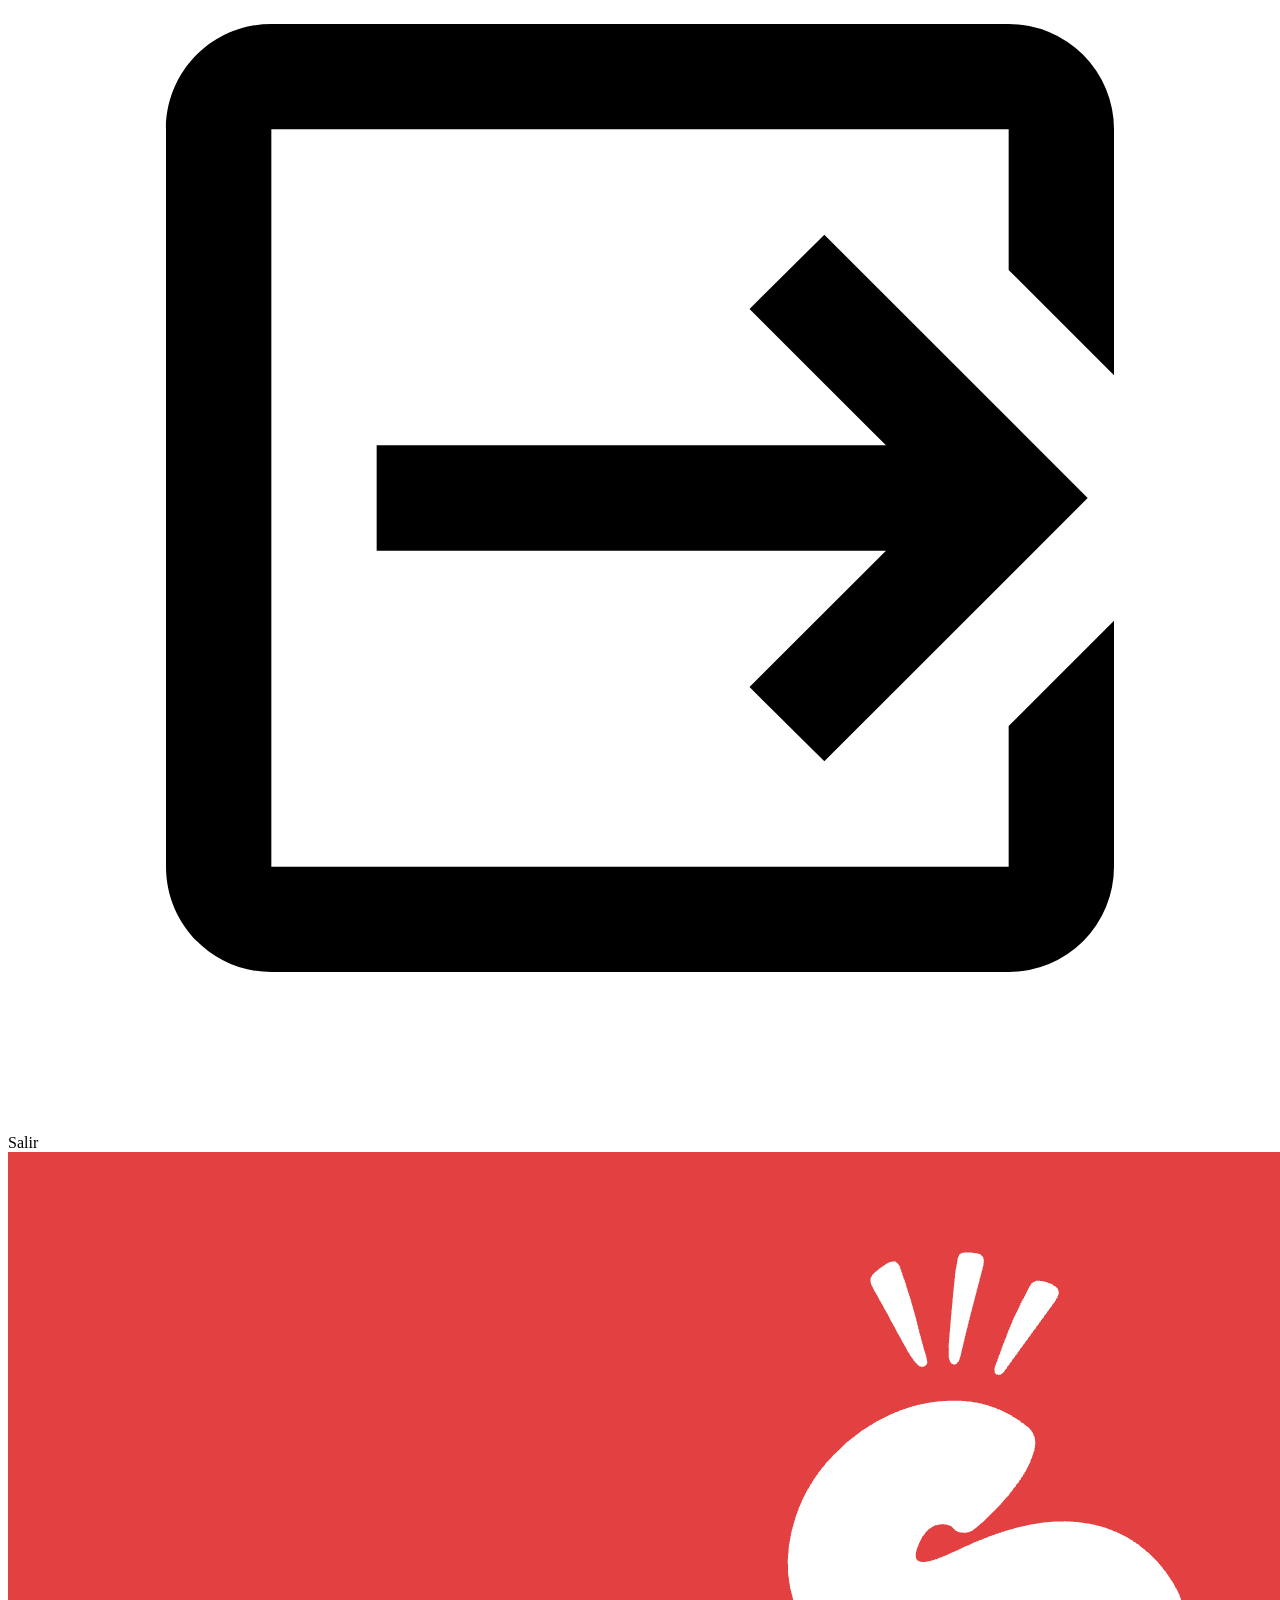
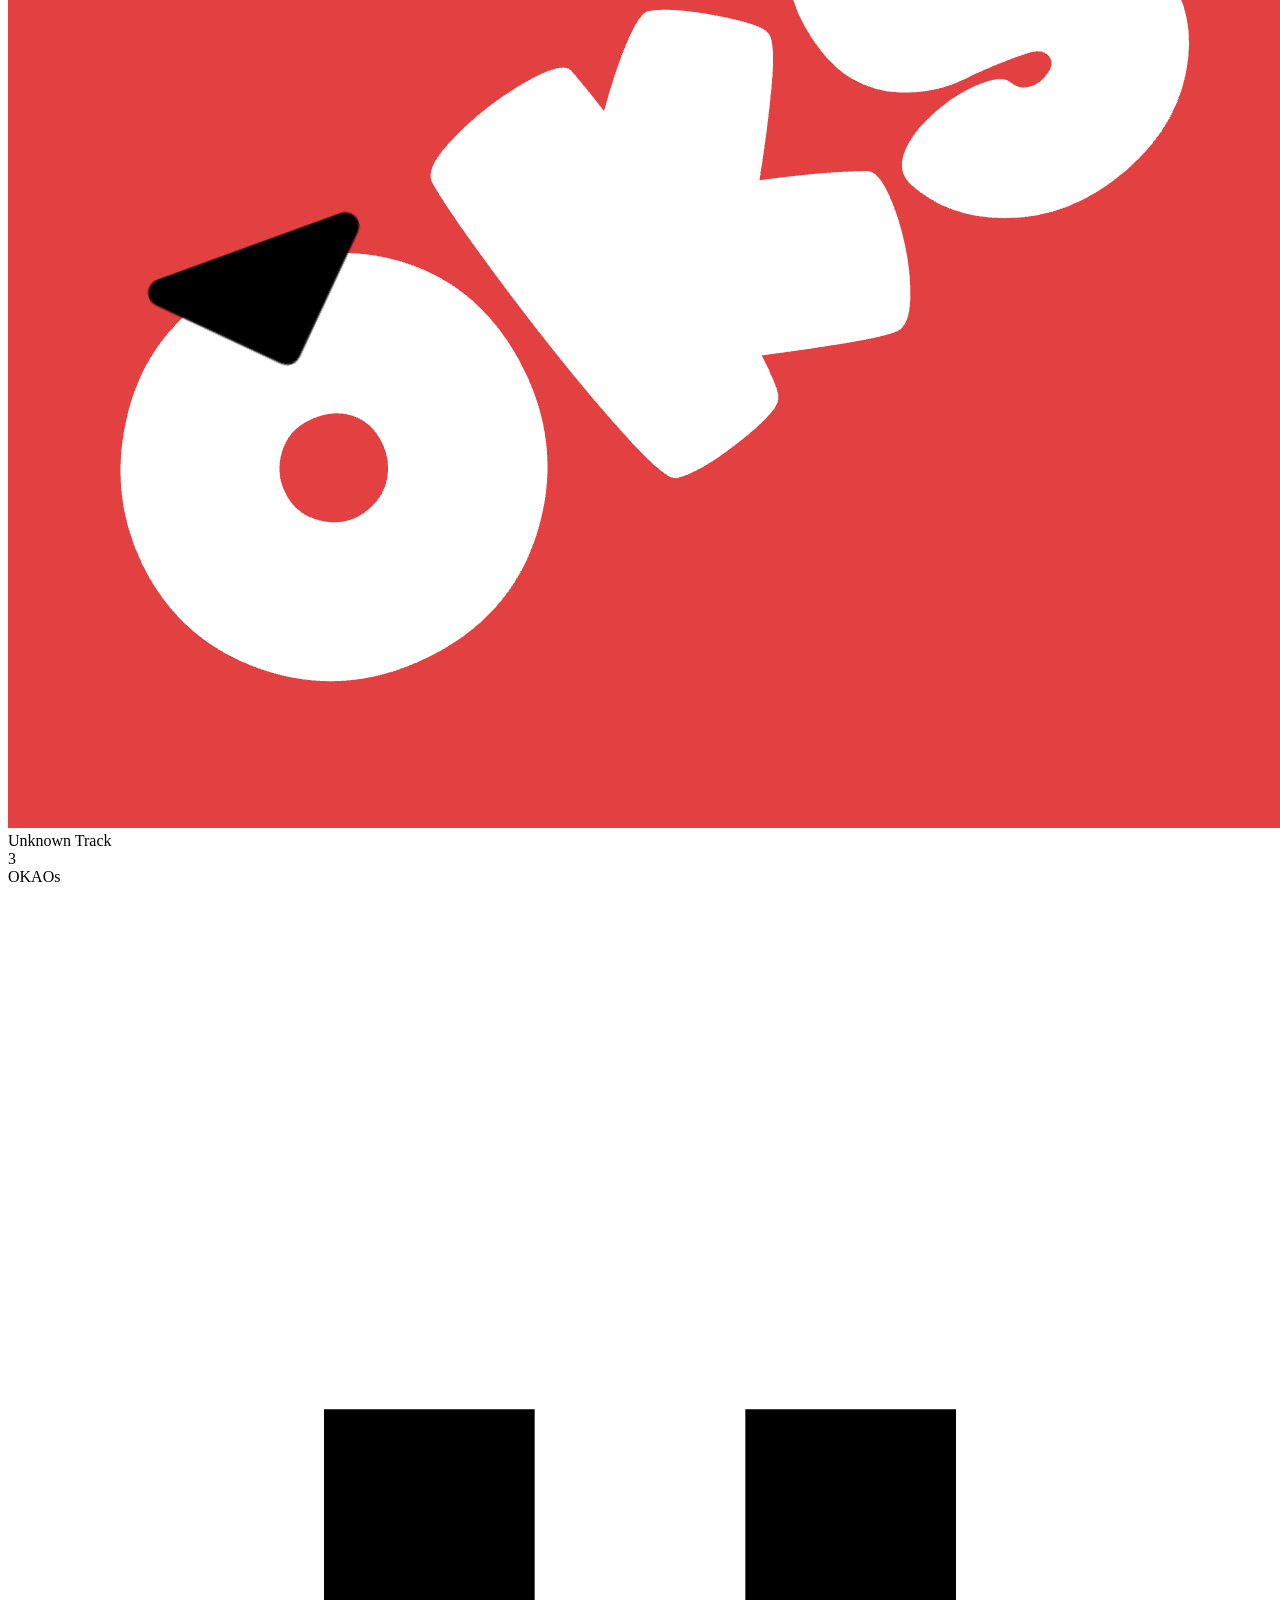
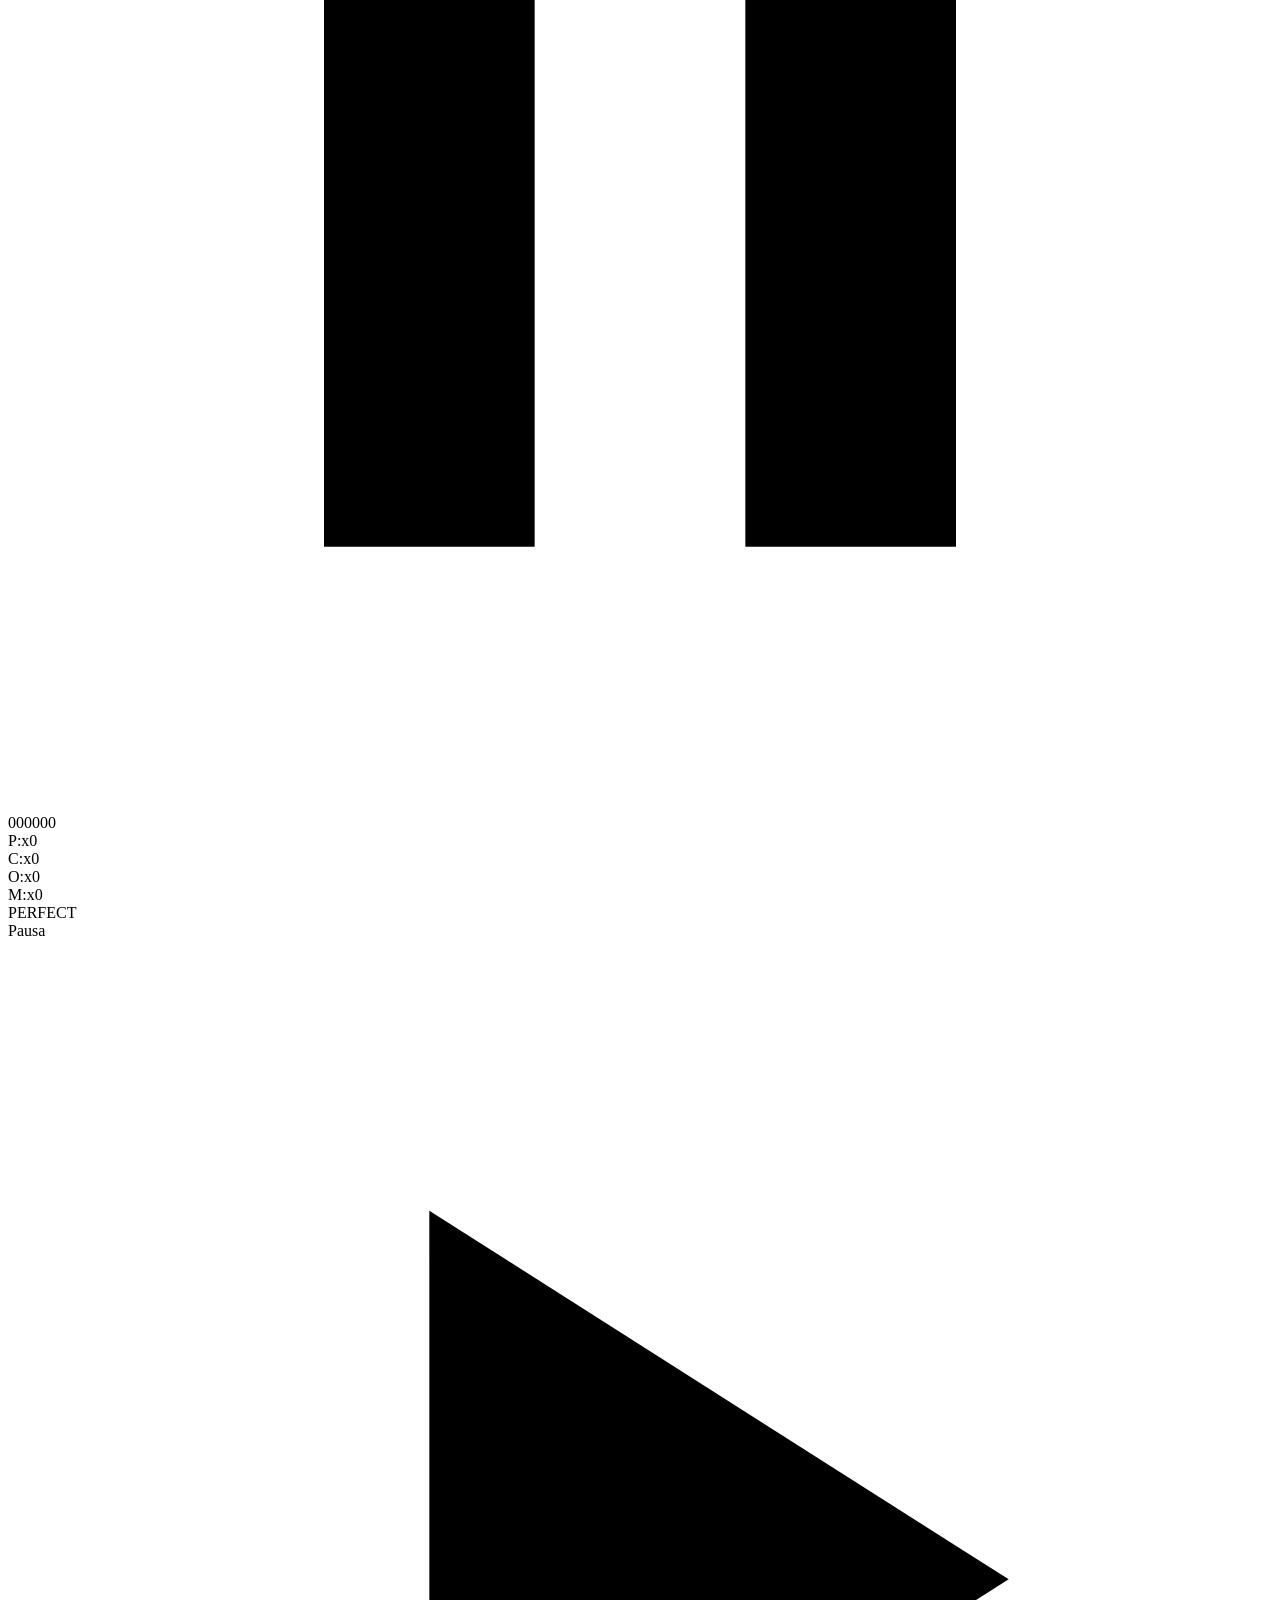
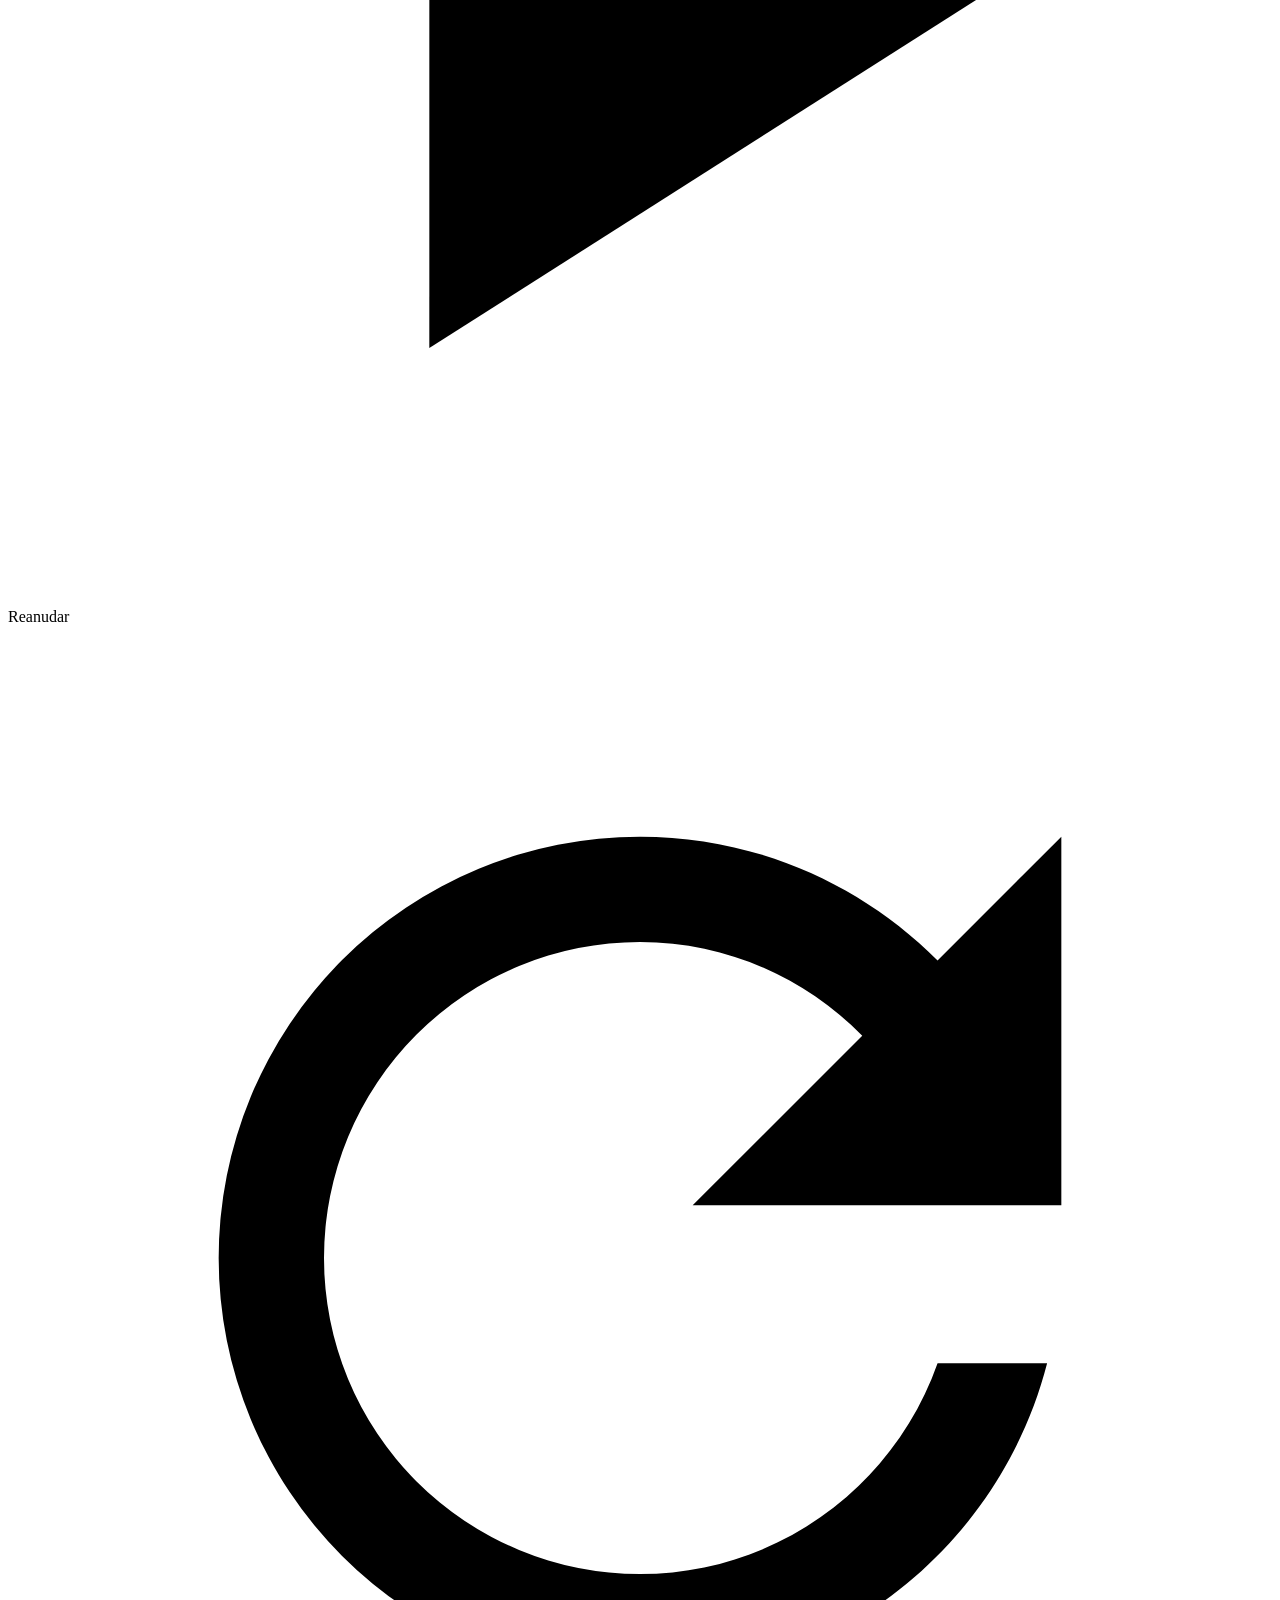
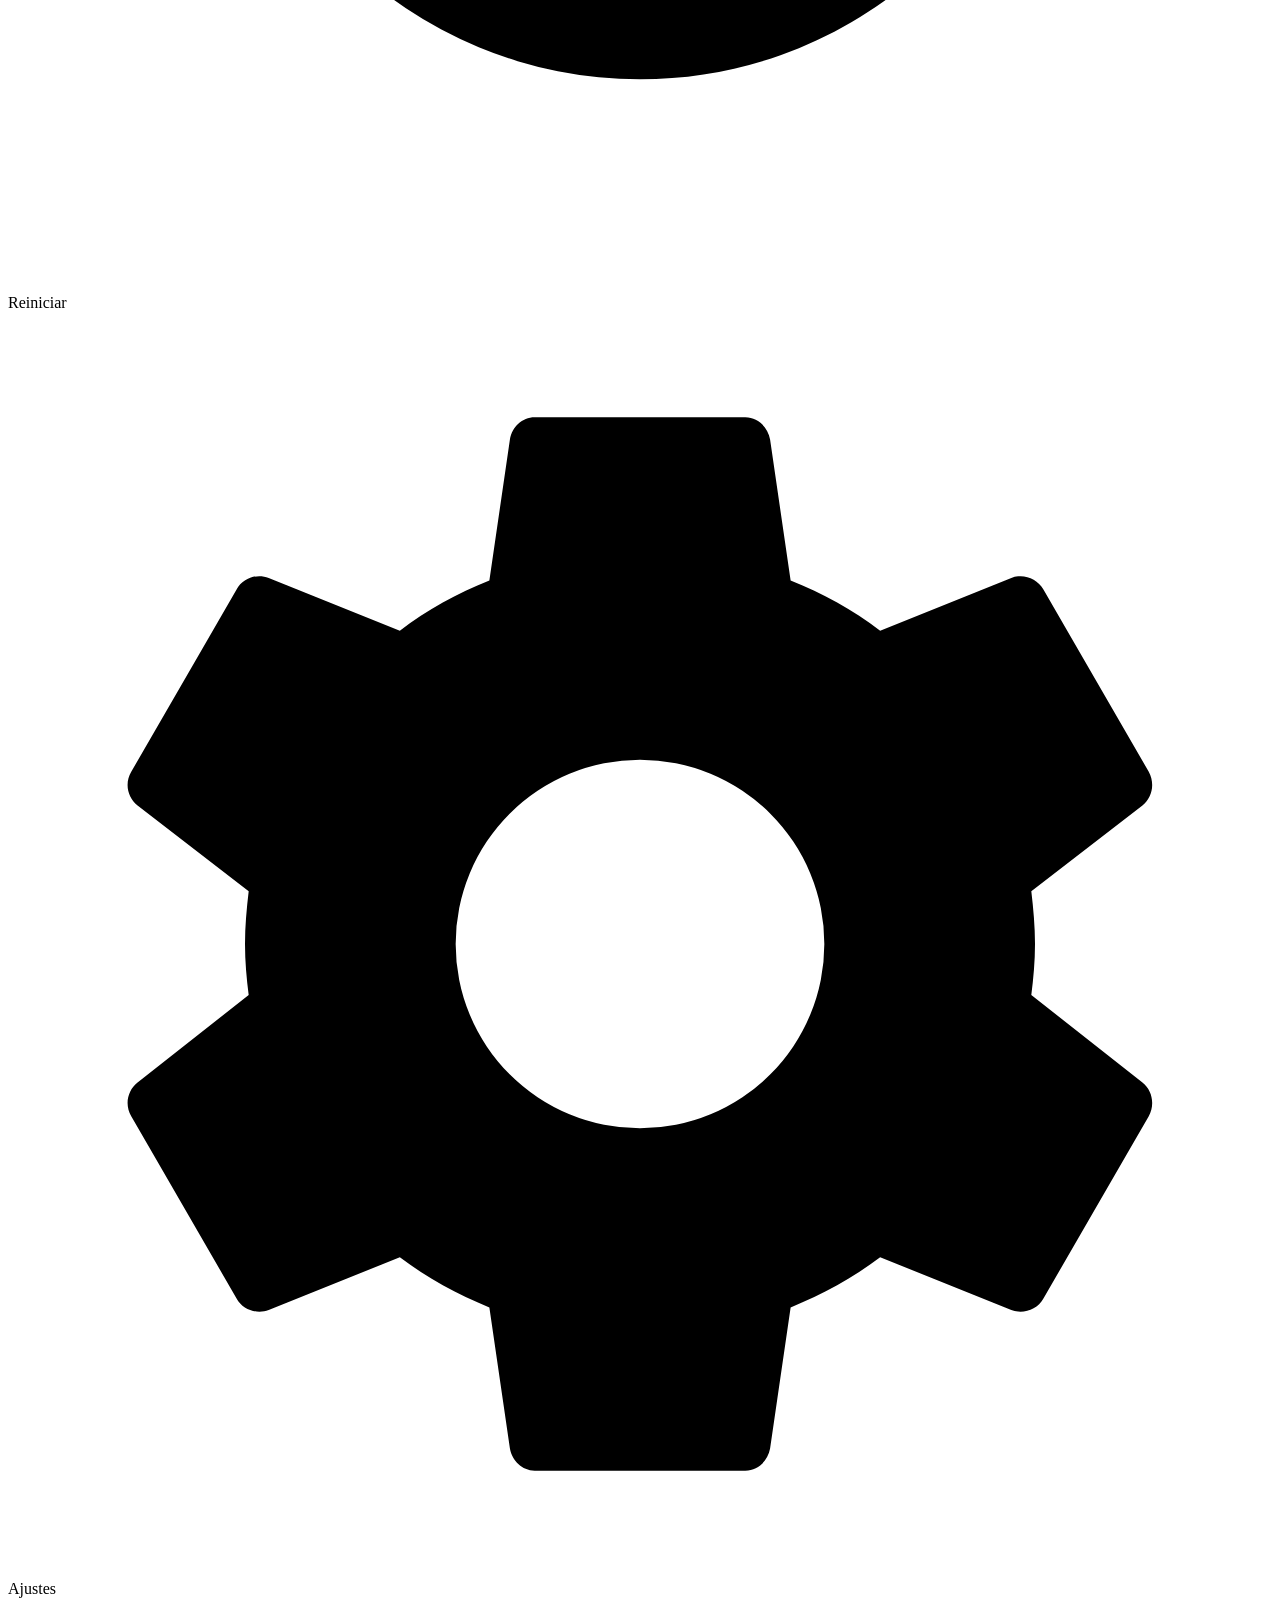
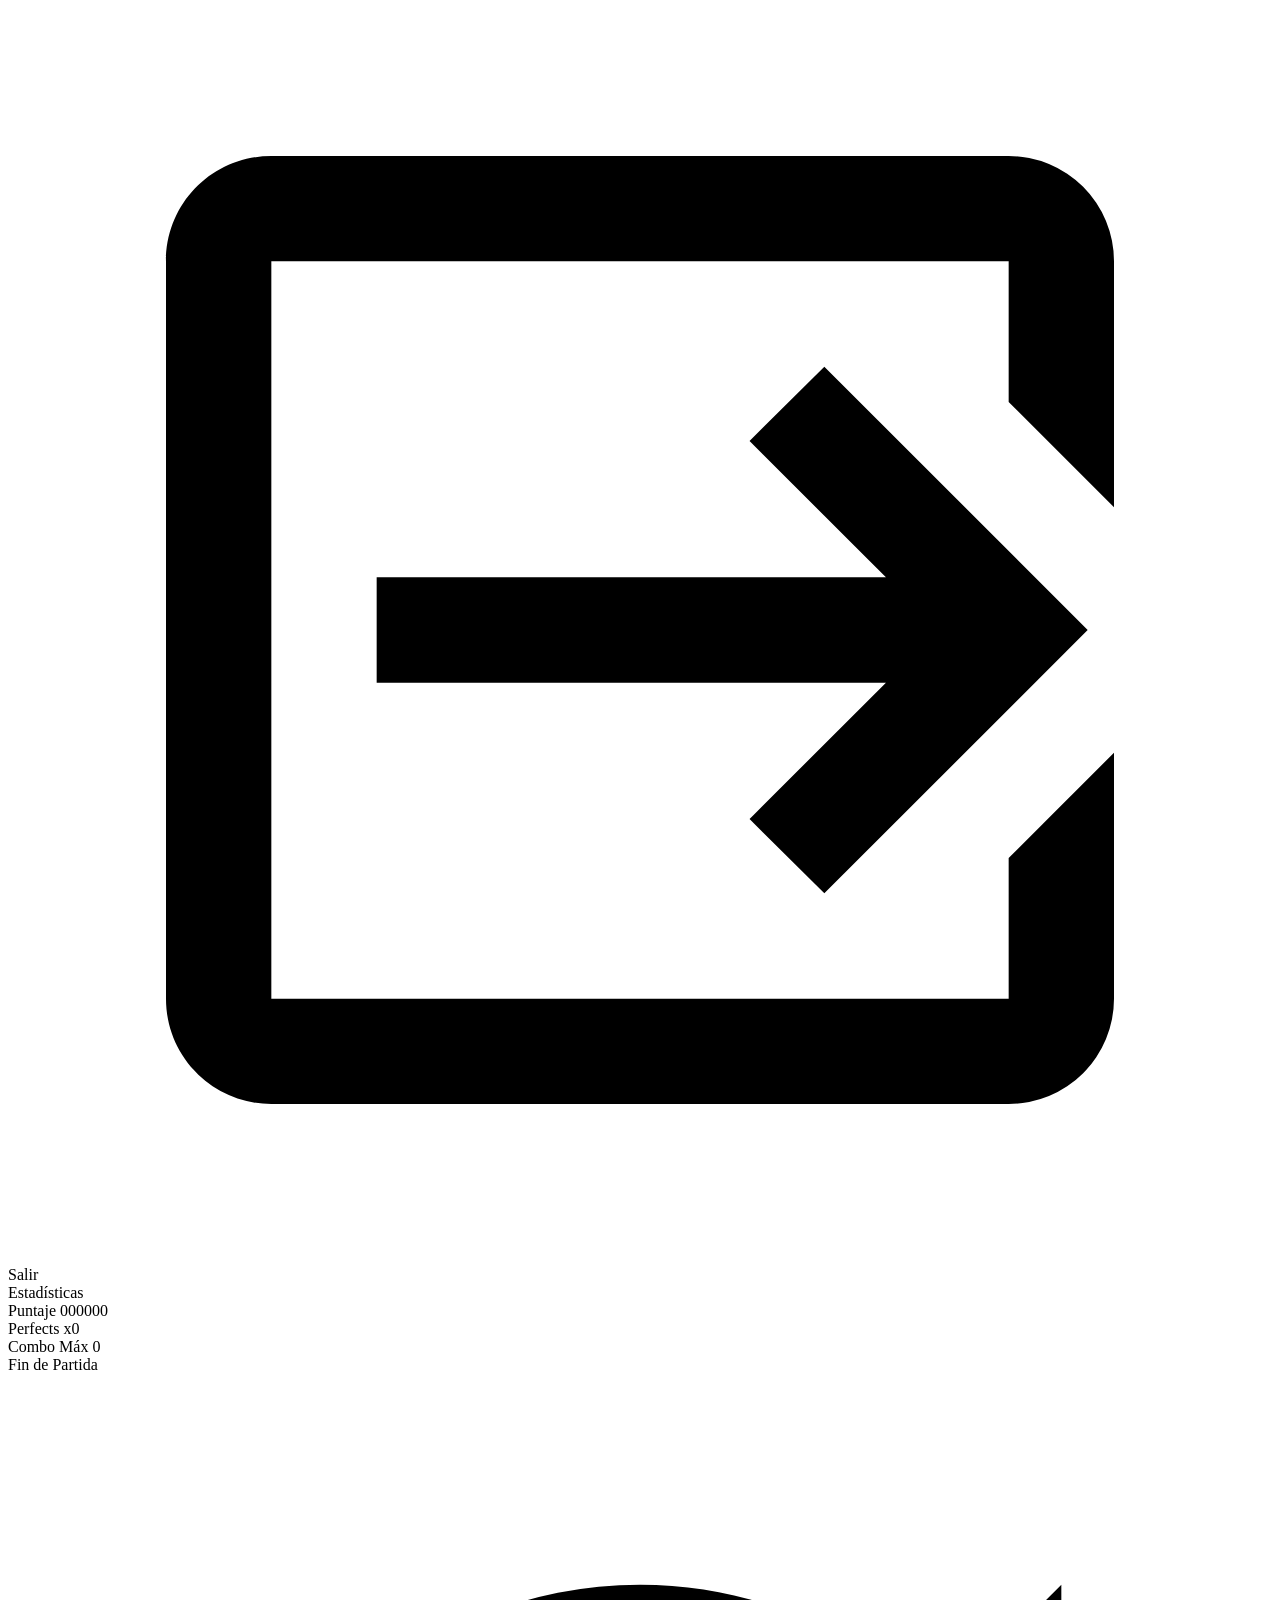
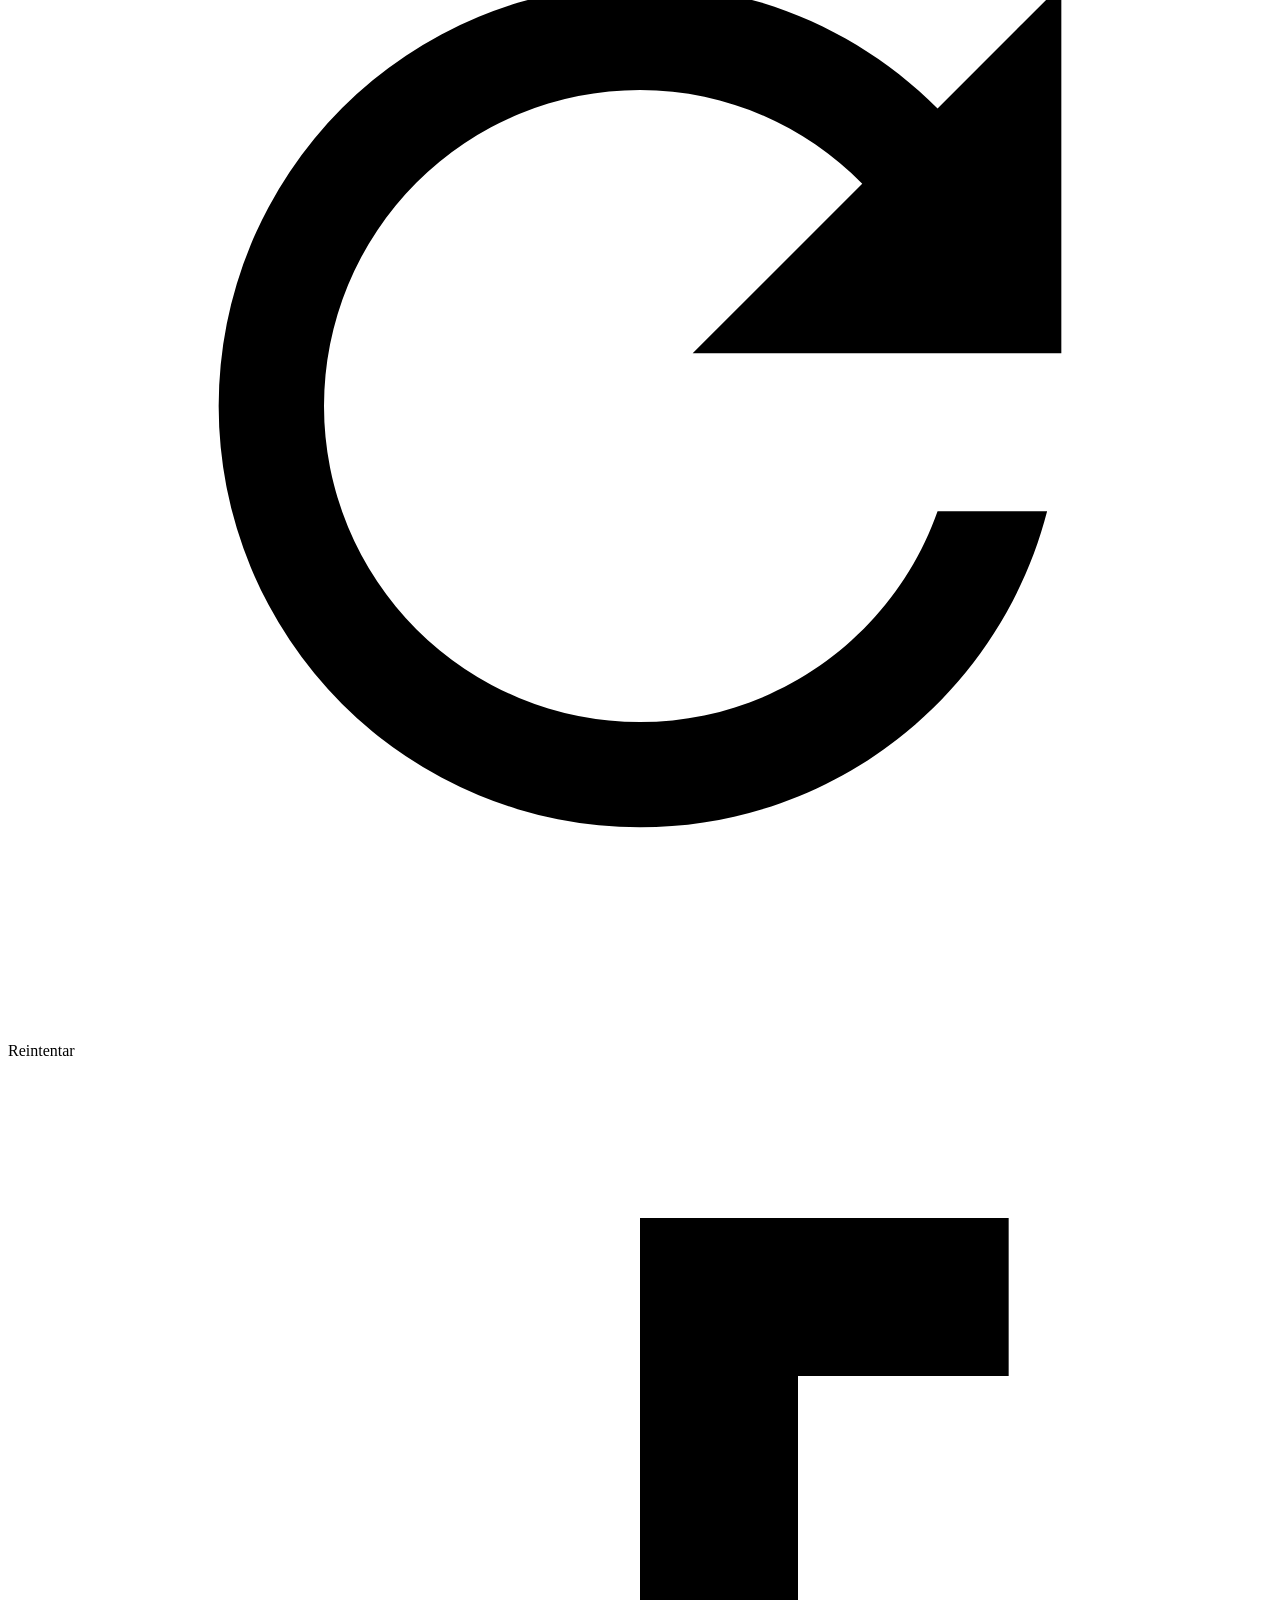
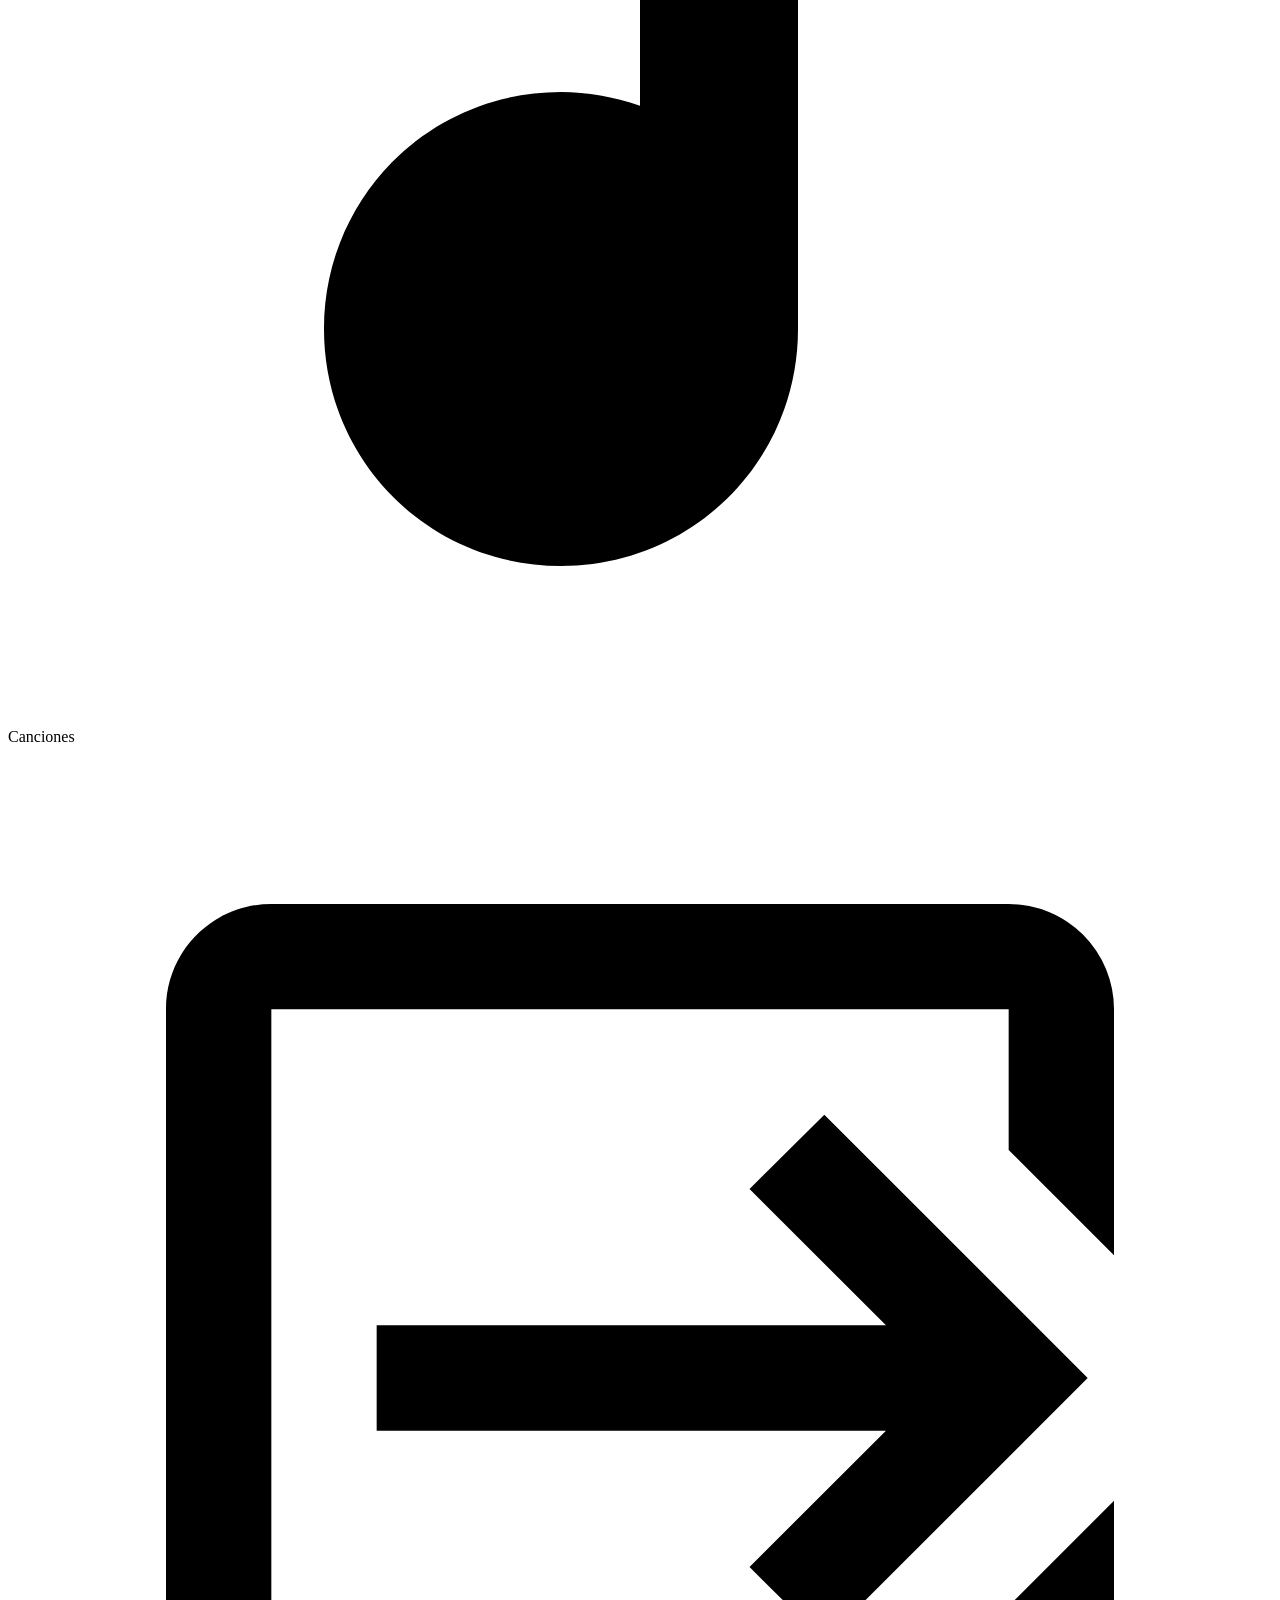
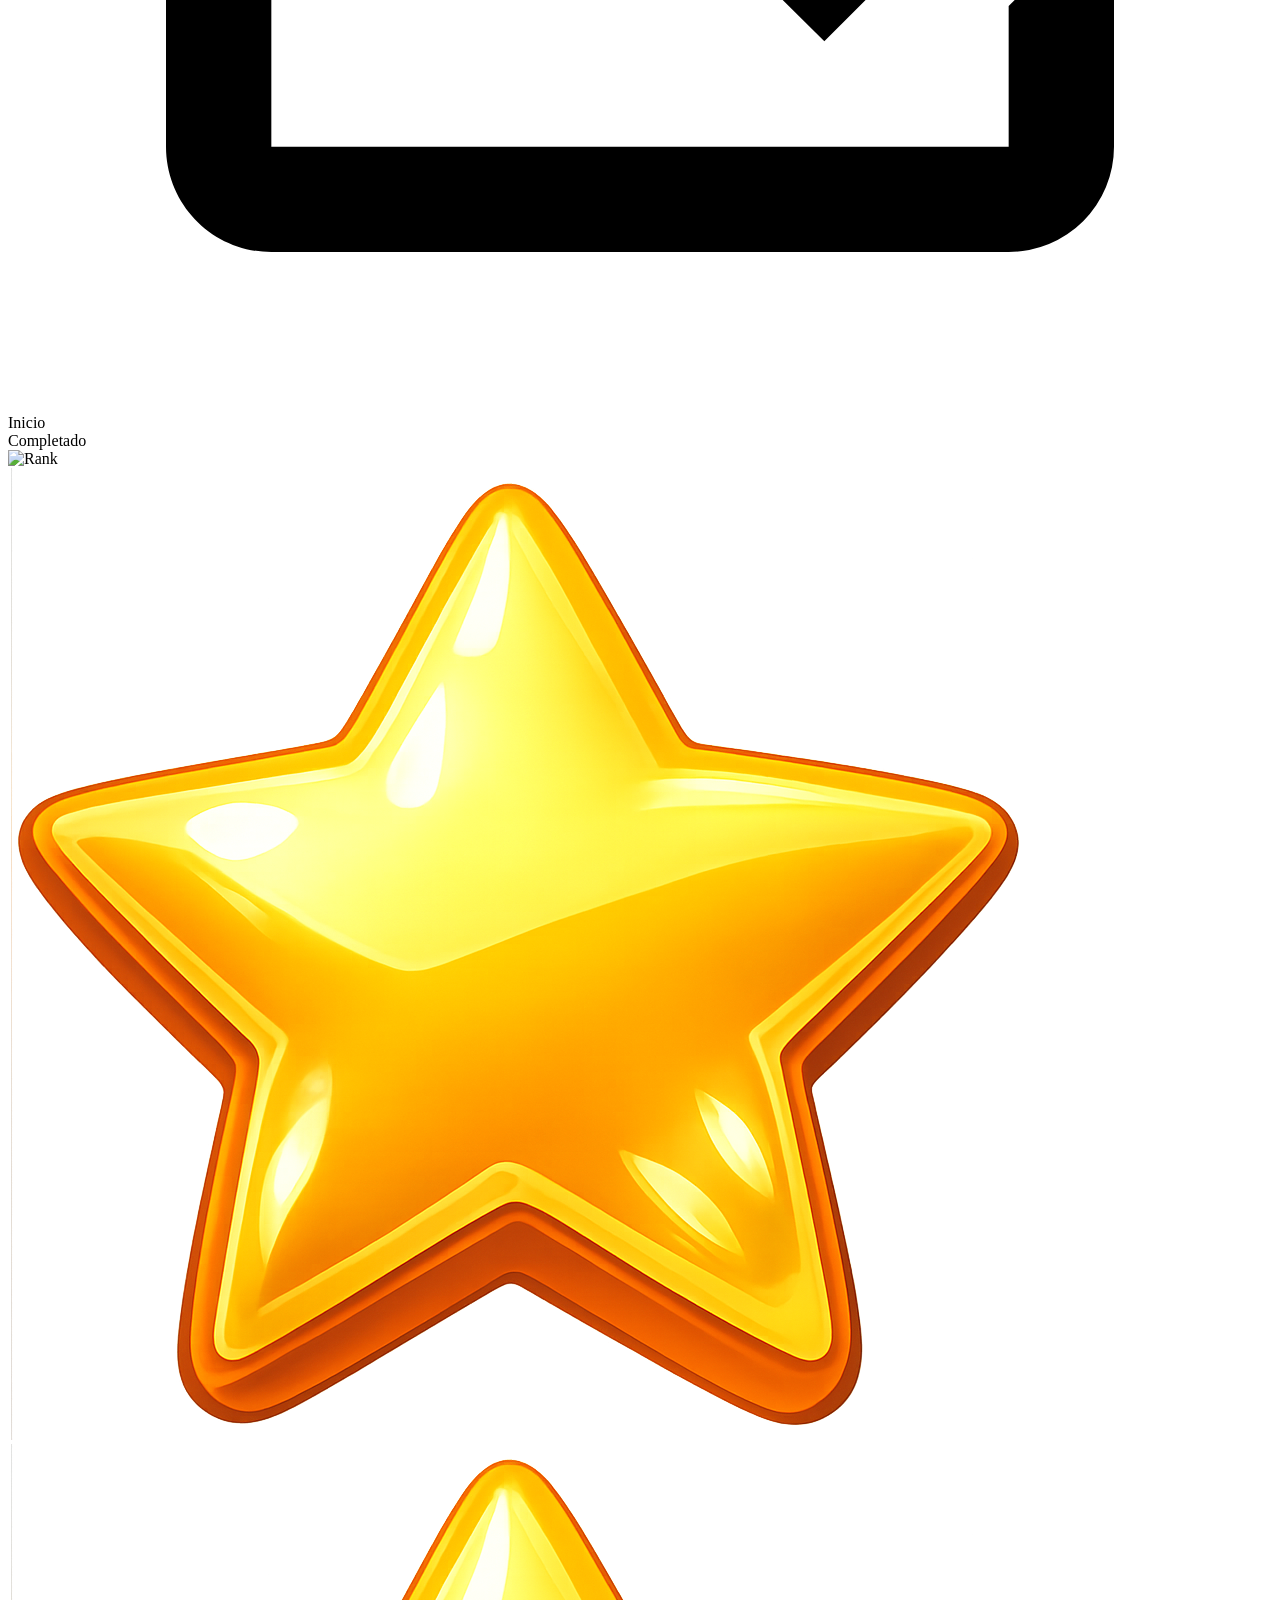
==== commit 71523f60: "Update run.html" ====
--- a/play/run.html
+++ b/play/run.html
@@ -2,784 +2,17 @@
 <html lang="es">
 <head>
     <meta charset="UTF-8">
-    <meta name="viewport" content="width=device-width, initial-scale=1.0">
+    <meta name="viewport" content="width=device-width, initial-scale=1.0, maximum-scale=1.0, user-scalable=no, viewport-fit=cover">
     <title>OKAOs - Play</title>
     <link href="https://fonts.googleapis.com/css2?family=Fredoka:wght@400;700&display=swap" rel="stylesheet">
     <link rel="icon" type="image/jpg" href="../img/logo.jpg">
-    <style>
-        * {
-            margin: 0;
-            padding: 0;
-            box-sizing: border-box;
-            font-family: 'Arial Black', 'Impact', sans-serif;
-            user-select: none;
-            -webkit-user-drag: none;
-        }
-        img {
-            pointer-events: none;
-        }
-        body {
-            background: url('../img/fn/f1.jpg') no-repeat center center/cover;
-            width: 100vw;
-            height: 100vh;
-            overflow: hidden;
-            display: flex;
-            position: relative;
-        }
-        .bg-video {
-            position: absolute;
-            top: 0;
-            left: 0;
-            width: 100%;
-            height: 100%;
-            object-fit: cover;
-            z-index: 0;
-            display: none;
-        }
-        .lobby-screen {
-            position: absolute;
-            top: 0;
-            left: 0;
-            width: 100%;
-            height: 100%;
-            display: flex;
-            z-index: 10;
-            background: url('../img/fn/f1.jpg') no-repeat center center/cover;
-        }
-        .left-slash-partition {
-            width: 50%;
-            height: 100%;
-            background: linear-gradient(135deg, rgba(10, 10, 10, 0.95) 0%, rgba(20, 20, 20, 0.95) 75%, transparent 75.1%);
-            display: flex;
-            flex-direction: column;
-            justify-content: center;
-            padding-left: 8%;
-            position: relative;
-        }
-        .logo-container {
-            max-width: 280px;
-            margin-bottom: 30px;
-        }
-        .logo-container img {
-            width: 100%;
-            height: auto;
-            filter: drop-shadow(0px 5px 15px rgba(0,0,0,0.6));
-        }
-        .menu-container {
-            display: flex;
-            flex-direction: column;
-            gap: 16px;
-        }
-        .btn-mode {
-            display: flex;
-            align-items: center;
-            text-decoration: none;
-            color: #ffffff;
-            cursor: pointer;
-            position: relative;
-            height: 70px;
-            width: 420px;
-            transition: transform 0.1s ease;
-        }
-        .btn-mode .icon-wrapper {
-            width: 75px;
-            height: 100%;
-            background: #262626;
-            border: 4px solid #ffffff;
-            transform: skewX(-25deg);
-            display: flex;
-            align-items: center;
-            justify-content: center;
-            position: relative;
- z-index: 3;
-            box-shadow: -5px 5px 0px rgba(0,0,0,0.5);
-            transition: background-color 0.1s ease, border-color 0.1s ease;
-        }
-        .btn-mode .icon-wrapper img,
-        .btn-mode .icon-wrapper svg {
-            width: 46px;
-            height: 46px;
-            object-fit: contain;
-            transform: skewX(25deg);
-            fill: #ffffff;
-            transition: filter 0.1s ease, fill 0.1s ease;
-        }
-        .btn-mode .slash-fold {
-            width: 25px;
-            height: 100%;
-            background: #0f0f0f;
-            transform: skewX(-25deg);
-            margin-left: -10px;
-            z-index: 2;
-            border-top: 4px solid #ffffff;
-            border-bottom: 4px solid #ffffff;
-            transition: background-color 0.1s ease, border-color 0.1s ease;
-        }
-        .btn-mode .text-wrapper {
-            flex: 1;
-            height: 100%;
-            background: #141414;
-            border: 4px solid #ffffff;
-            border-left: none;
-            transform: skewX(-25deg);
-            margin-left: -10px;
-            display: flex;
-            align-items: center;
-            padding-left: 25px;
-            z-index: 1;
-            box-shadow: 5px 5px 0px rgba(0,0,0,0.5);
-            transition: background-color 0.1s ease, border-color 0.1s ease, color 0.1s ease;
-        }
-        .btn-mode span {
-            transform: skewX(25deg);
-            font-weight: 900;
-            font-size: 1.8rem;
-            text-transform: uppercase;
-            text-shadow: 2px 2px 0px rgba(0,0,0,0.5);
-            transition: text-shadow 0.1s ease;
-        }
-        .btn-mode:hover {
-            transform: scale(1.03) translate3d(5px, 0, 0);
-        }
-        .btn-mode:hover .icon-wrapper {
-            background-color: #ffffff;
-            border-color: #000000;
-        }
-        .btn-mode:hover .icon-wrapper img {
-            filter: brightness(0);
-        }
-        .btn-mode:hover .icon-wrapper svg {
-            fill: #000000;
-        }
-        .btn-mode:hover .slash-fold {
-            background-color: #e0e0e0;
-            border-color: #000000;
-        }
-        .btn-mode:hover .text-wrapper {
-            background-color: #ffffff;
-            border-color: #000000;
-            color: #000000;
-        }
-        .btn-mode:hover span {
-            text-shadow: none;
-        }
-        @keyframes select-pulse {
-            0% { transform: scale(1.03) translate3d(5px, 0, 0); filter: brightness(1); }
-            50% { transform: scale(1.08) translate3d(10px, 0, 0); filter: brightness(1.6); }
-            100% { transform: scale(1.03) translate3d(5px, 0, 0); filter: brightness(1); }
-        }
-        .btn-mode.selected-active {
-            animation: select-pulse 0.4s ease-in-out;
-            z-index: 15;
-        }
-        .btn-mode.selected-active .icon-wrapper {
-            background-color: #ffffff;
-            border-color: #000000;
-        }
-        .btn-mode.selected-active .icon-wrapper img {
-            filter: brightness(0);
-        }
-        .btn-mode.selected-active .icon-wrapper svg {
-            fill: #000000;
-        }
-        .btn-mode.selected-active .slash-fold {
-            background-color: #e0e0e0;
-            border-color: #000000;
-        }
-        .btn-mode.selected-active .text-wrapper {
-            background-color: #ffffff;
-            border-color: #000000;
-            color: #000000;
-        }
-        .btn-mode.selected-active span {
-            text-shadow: none;
-        }
-        .right-content-partition {
-            width: 50%;
-            height: 100%;
-            display: flex;
-            align-items: center;
-            justify-content: center;
-            padding-right: 5%;
-            z-index: 10;
-        }
-        .music-panel {
-            display: flex;
-            flex-direction: column;
-            align-items: center;
-            text-align: center;
-            transform: rotate(2deg) skewX(-12deg);
-            gap: 15px;
-            width: 320px;
-        }
-        .music-art-frame {
-            width: 190px;
-            height: 190px;
-            background-color: #222222;
-            border: 4px solid #ffffff;
-            overflow: hidden;
-            box-shadow: -6px 6px 0px rgba(0,0,0,0.8);
-            transform: skewX(12deg);
-            display: flex;
-            align-items: center;
-            justify-content: center;
-            flex-shrink: 0;
-        }
-        .music-art-frame img {
-            width: 100%;
-            height: 100%;
-            object-fit: cover;
-        }
-        .music-info {
-            display: flex;
-            flex-direction: column;
-            align-items: center;
-            transform: skewX(12deg);
-        }
-        .music-title {
-            font-size: 2rem;
-            font-weight: 900;
-            color: #ffffff;
-            text-transform: uppercase;
-            text-shadow: -3px 3px 0px rgba(0,0,0,0.8);
-            margin-top: 5px;
-        }
-        .game-layout {
-            position: fixed;
-            top: 0;
-            left: 0;
-            width: 100vw;
-            height: 100vh;
-            z-index: 100;
-            display: flex;
-            flex-direction: column;
-            align-items: center;
-            background: rgba(0, 0, 0, 0.9);
-            opacity: 0;
-            pointer-events: none;
-            transition: opacity 0.4s ease;
-        }
-        .game-layout.active {
-            opacity: 1;
-            pointer-events: auto;
-        }
-        .top-navbar {
-            position: absolute;
-            top: 25px;
-            left: 5%;
-            right: 5%;
-            display: flex;
-            justify-content: space-between;
-            align-items: flex-start;
-            z-index: 120;
-            width: 90%;
-        }
-        .left-stats {
-            display: flex;
-            flex-direction: column;
-            align-items: flex-start;
-            gap: 5px;
-        }
-        .brand-logo {
-            font-family: 'Fredoka', sans-serif;
-            font-weight: 700;
-            font-size: 2.5rem;
-            color: #ffffff;
-            text-shadow: -3px 3px 0px #000000;
-        }
-        .counters-grid {
-            display: flex;
-            flex-direction: column;
-            gap: 2px;
-        }
-        .perfect-counter {
-            font-size: 1.4rem;
-            font-weight: 900;
-            color: #ffe600;
-            text-shadow: -2px 2px 0px #000000;
-            display: flex;
-            align-items: center;
-        }
-        .common-counter {
-            font-size: 1.4rem;
-            font-weight: 900;
-            color: #00f2fe;
-            text-shadow: -2px 2px 0px #000000;
-            display: flex;
-            align-items: center;
-        }
-        .okay-counter {
-            font-size: 1.4rem;
-            font-weight: 900;
-            color: #39ff14;
-            text-shadow: -2px 2px 0px #000000;
-            display: flex;
-            align-items: center;
-        }
-        .miss-counter {
-            font-size: 1.4rem;
-            font-weight: 900;
-            color: #ff2a74;
-            text-shadow: -2px 2px 0px #000000;
-            display: flex;
-            align-items: center;
-        }
-        @keyframes jump {
-            0% { transform: translateY(0); }
-            30% { transform: translateY(-6px); }
-            50% { transform: translateY(0); }
-            70% { transform: translateY(-2px); }
-            100% { transform: translateY(0); }
-        }
-        .perfect-counter span, .common-counter span, .okay-counter span, .miss-counter span {
-            display: inline-block;
-            margin-left: 5px;
-        }
-        .perfect-counter.jump span, .common-counter.jump span, .okay-counter.jump span, .miss-counter.jump span {
-            animation: jump 0.3s ease-out;
-        }
-        .right-stats {
-            display: flex;
-            flex-direction: column;
-            align-items: flex-end;
-            max-width: calc((100vw - 450px) / 2 - 5%);
-        }
-        .score-row {
-            display: flex;
-            align-items: center;
-            gap: 15px;
-        }
-        .score-container {
-            font-size: 2.2rem;
-            font-weight: 900;
-            color: #ffffff;
-            text-shadow: -2px 2px 0px #000000;
-        }
-        .pause-wrapper {
-            width: 54px;
-            height: 54px;
-            background: #141414;
-            border: 3px solid #ffffff;
-            border-radius: 12px;
-            display: flex;
-            align-items: center;
-            justify-content: center;
-            cursor: pointer;
-            box-shadow: -3px 3px 0px rgba(0,0,0,0.5);
-            transition: transform 0.1s ease, background-color 0.1s ease, border-color 0.1s ease;
-        }
-        .pause-wrapper:hover {
-            transform: scale(1.05);
-            background: #ffffff;
-            border-color: #000000;
-        }
-        .pause-wrapper:hover .btn-pause {
-            fill: #000000;
-            filter: none;
-        }
-        .btn-pause {
-            width: 32px;
-            height: 32px;
-            fill: #ffffff;
-            filter: drop-shadow(-1px 1px 0px rgba(0,0,0,0.5));
-            transition: fill 0.1s ease;
-        }
-        .hearts-container {
-            display: none;
-            justify-content: flex-end;
-            gap: 8px;
-            margin-top: 12px;
-        }
-        .hearts-container.visible {
-            display: flex;
-        }
-        .heart-icon {
-            width: 42px;
-            height: 42px;
-            object-fit: contain;
-            filter: drop-shadow(0px 0px 1px rgba(0,0,0,1)) drop-shadow(0px 0px 1px rgba(0,0,0,1));
-        }
-        .bar-container {
-            display: none;
-            width: 180px;
-            height: 24px;
-            background: #222222;
-            border: 3px solid #ffffff;
-            box-shadow: -3px 3px 0px rgba(0,0,0,0.5);
-            margin-top: 12px;
-            position: relative;
-            overflow: hidden;
-        }
-        .bar-container.visible {
-            display: block;
-        }
-        .bar-fill {
-            width: 50%;
-            height: 100%;
-            background: linear-gradient(90deg, #ff3366, #ffcc00, #39ff14);
-            transition: width 0.1s ease;
-        }
-        .tracks-container {
-            position: relative;
-            width: 100%;
-            max-width: 450px;
-            height: 100%;
-            display: flex;
-            justify-content: space-between;
-            border-left: 2px dashed rgba(255, 255, 255, 0.1);
-            border-right: 2px dashed rgba(255, 255, 255, 0.1);
-            background: rgba(255, 255, 255, 0.02);
-            overflow: hidden;
-        }
-        .track-column {
-            position: relative;
-            width: 25%;
-            height: 100%;
-            display: flex;
-            justify-content: center;
-        }
-        .receptors-row {
-            position: absolute;
-            top: 25px;
-            left: 0;
-            width: 100%;
-            height: 80px;
-            display: flex;
-            justify-content: space-between;
-            pointer-events: none;
-            z-index: 110;
-        }
-        .receptor-box {
-            width: 25%;
-            height: 100%;
-            display: flex;
-            justify-content: center;
-            align-items: center;
-        }
-        .receptor {
-            width: 64px;
-            height: 64px;
-            display: flex;
-            justify-content: center;
-            align-items: center;
-            transition: transform 0.05s ease;
-        }
-        .arrow-icon {
-            width: 56px;
-            height: 56px;
-            background-color: rgba(255, 255, 255, 0.3);
-            -webkit-mask-image: url('../img/assets/arrow.png');
-            mask-image: url('../img/assets/arrow.png');
-            -webkit-mask-size: contain;
-            mask-size: contain;
-            -webkit-mask-repeat: no-repeat;
-            mask-repeat: no-repeat;
-            -webkit-mask-position: center;
-            mask-position: center;
-        }
-        .dir-left { transform: rotate(180deg); }
-        .dir-up { transform: rotate(270deg); }
-        .dir-down { transform: rotate(90deg); }
-        .dir-right { transform: rotate(0deg); }
-        .col-0 .receptor.active .arrow-icon { background-color: #ff2a74; filter: drop-shadow(0 0 15px #ff2a74); }
-        .col-1 .receptor.active .arrow-icon { background-color: #00f2fe; filter: drop-shadow(0 0 15px #00f2fe); }
-        .col-2 .receptor.active .arrow-icon { background-color: #39ff14; filter: drop-shadow(0 0 15px #39ff14); }
-        .col-3 .receptor.active .arrow-icon { background-color: #ffb800; filter: drop-shadow(0 0 15px #ffb800); }
-        .receptor.active {
-            transform: scale(1.15);
-        }
-        .note {
-            position: absolute;
-            left: 50%;
-            top: 0;
-            transform: translate3d(-50%, 0, 0);
-            width: 64px;
-            height: 64px;
-            display: flex;
-            justify-content: center;
-            align-items: center;
-            z-index: 105;
-            will-change: transform;
-        }
-        .note .arrow-icon {
-            width: 56px;
-            height: 56px;
-        }
-        .n-left .arrow-icon { background-color: #ff2a74; filter: drop-shadow(0 0 10px #ff2a74); }
-        .n-up .arrow-icon { background-color: #00f2fe; filter: drop-shadow(0 0 10px #00f2fe); }
-        .n-down .arrow-icon { background-color: #39ff14; filter: drop-shadow(0 0 10px #39ff14); }
-        .n-right .arrow-icon { background-color: #ffb800; filter: drop-shadow(0 0 10px #ffb800); }
-        .feedback-overlay {
-            position: absolute;
-            top: 55%;
-            display: flex;
-            flex-direction: column;
-            align-items: center;
-            pointer-events: none;
-            z-index: 120;
-        }
-        .rating {
-            font-size: 2.5rem;
-            font-weight: 900;
-            color: #ffe600;
-            text-shadow: -2px 2px 0px #000000, 0 0 15px rgba(255, 230, 0, 0.5);
-            opacity: 0;
-            transform: scale(0.5);
-            transition: transform 0.08s ease, opacity 0.08s;
-        }
-        .rating.pop {
-            opacity: 1;
-            transform: scale(1.1);
-        }
-        .pause-screen {
-            position: fixed;
-            top: 0;
-            left: 0;
-            width: 100vw;
-            height: 100vh;
-            display: none;
-            z-index: 200;
-            background: url('../img/fn/f1.jpg') no-repeat center center/cover;
-        }
-        .pause-screen.active {
-            display: flex;
-        }
-        .pause-left-partition {
-            width: 50%;
-            height: 100%;
-            background: linear-gradient(135deg, rgba(10, 10, 10, 0.95) 0%, rgba(20, 20, 20, 0.95) 75%, transparent 75.1%);
-            display: flex;
-            flex-direction: column;
-            justify-content: center;
-            padding-left: 8%;
-            position: relative;
-        }
-        .pause-title {
-            font-size: 3rem;
-            font-weight: 900;
-            color: #ffffff;
-            text-transform: uppercase;
-            text-shadow: -4px 4px 0px #000000;
-            margin-bottom: 30px;
-            letter-spacing: 2px;
-        }
-        .pause-menu-container {
-            display: flex;
-            flex-direction: column;
-            gap: 16px;
-        }
-        .pause-right-partition {
-            width: 50%;
-            height: 100%;
-            display: flex;
-            align-items: center;
-            justify-content: center;
-            padding-right: 5%;
-        }
-        .stats-panel {
-            display: flex;
-            flex-direction: column;
-            align-items: flex-start;
-            background: rgba(20, 20, 20, 0.85);
-            border: 4px solid #ffffff;
-            border-radius: 20px;
-            padding: 35px;
-            width: 380px;
-            box-shadow: -8px 8px 0px rgba(0,0,0,0.6);
-            transform: rotate(2deg) skewX(-6deg);
-            gap: 20px;
-        }
-        .stats-panel * {
-            transform: skewX(6deg);
-        }
-        .stats-heading {
-            font-size: 2.2rem;
-            font-weight: 900;
-            color: #ffe600;
-            text-transform: uppercase;
-            text-shadow: -2px 2px 0px #000000;
-            border-bottom: 3px dashed rgba(255, 255, 255, 0.2);
-            width: 100%;
-            padding-bottom: 10px;
-            margin-bottom: 5px;
-        }
-        .stat-row {
-            display: flex;
-            justify-content: space-between;
-            width: 100%;
-            font-size: 1.5rem;
-            font-weight: 900;
-            color: #ffffff;
-            text-shadow: -2px 2px 0px #000000;
-            text-transform: uppercase;
-        }
-        .stat-val {
-            color: #00a2ff;
-        }
-        .stat-val.gold {
-            color: #ffe600;
-        }
-        .btn-mode .icon-wrapper svg.smooth-icon {
-            border-radius: 8px;
-        }
-        .end-screen {
-            position: fixed;
-            top: 0;
-            left: 0;
-            width: 100vw;
-            height: 100vh;
-            display: none;
-            z-index: 300;
-            background: url('../img/fn/f1.jpg') no-repeat center center/cover;
-        }
-        .end-screen.active {
-            display: flex;
-        }
-        .end-left-partition {
-            width: 50%;
-            height: 100%;
-            background: linear-gradient(135deg, rgba(10, 10, 10, 0.95) 0%, rgba(20, 20, 20, 0.95) 75%, transparent 75.1%);
-            display: flex;
-            flex-direction: column;
-            justify-content: center;
-            padding-left: 8%;
-            position: relative;
-        }
-        .end-title {
-            font-size: 3rem;
-            font-weight: 900;
-            color: #ffffff;
-            text-transform: uppercase;
-            text-shadow: -4px 4px 0px #000000;
-            margin-bottom: 30px;
-            letter-spacing: 2px;
-        }
-        .end-title.win {
-            color: #39ff14;
-            text-shadow: -4px 4px 0px #000000, 0 0 15px rgba(57, 255, 20, 0.3);
-        }
-        .end-title.lose {
-            color: #ff2a74;
-            text-shadow: -4px 4px 0px #000000, 0 0 15px rgba(255, 42, 116, 0.3);
-        }
-        .end-menu-container {
-            display: flex;
-            flex-direction: column;
-            gap: 16px;
-        }
-        .end-right-partition {
-            width: 50%;
-            height: 100%;
-            display: flex;
-            align-items: center;
-            justify-content: center;
-            padding-right: 5%;
-        }
-        .results-panel {
-            display: flex;
-            flex-direction: column;
-            align-items: center;
-            background: rgba(20, 20, 20, 0.85);
-            border: 4px solid #ffffff;
-            border-radius: 20px;
-            padding: 35px;
-            width: 420px;
-            box-shadow: -8px 8px 0px rgba(0,0,0,0.6);
-            transform: rotate(-2deg) skewX(-6deg);
-            gap: 15px;
-            position: relative;
-        }
-        .results-panel * {
-            transform: skewX(6deg);
-        }
-        .results-heading {
-            font-size: 2.2rem;
-            font-weight: 900;
-            color: #ffe600;
-            text-transform: uppercase;
-            text-shadow: -2px 2px 0px #000000;
-            border-bottom: 3px dashed rgba(255, 255, 255, 0.2);
-            width: 100%;
-            padding-bottom: 10px;
-            margin-bottom: 5px;
-            text-align: center;
-        }
-        .results-rank {
-            display: flex;
-            justify-content: center;
-            align-items: center;
-            margin: -5px 0 10px 0;
-            width: 100%;
-            height: 110px;
-        }
-        .rank-img {
-            height: 100px;
-            width: auto;
-            object-fit: contain;
-            filter: drop-shadow(-4px 4px 0px rgba(0,0,0,0.6));
-            opacity: 0;
-            transform: scale(0.3) translateY(30px);
-        }
-        .results-stars {
-            display: flex;
-            justify-content: center;
-            gap: 12px;
-            margin-bottom: 10px;
-            width: 100%;
-        }
-        .star-item {
-            width: 48px;
-            height: 48px;
-            object-fit: contain;
-            opacity: 0;
-            transform: scale(0.3) translateY(30px);
-            filter: grayscale(1) brightness(0.45);
-        }
-        .star-item.active {
-            filter: drop-shadow(0 0 8px #ffe600);
-        }
-        @keyframes rank-pop-in {
-            0% { transform: scale(0.3) translateY(30px); opacity: 0; }
-            60% { transform: scale(1.15) translateY(-8px); opacity: 1; }
-            100% { transform: scale(1) translateY(0); opacity: 1; }
-        }
-        .rank-img.pop-in {
-            animation: rank-pop-in 0.5s ease-out forwards;
-        }
-        .star-item.pop-in {
-            animation: rank-pop-in 0.4s ease-out forwards;
-        }
-        .countdown-overlay {
-            position: absolute;
-            top: 0;
-            left: 0;
-            width: 100%;
-            height: 100%;
-            display: none;
-            align-items: center;
-            justify-content: center;
-            z-index: 150;
-            background: rgba(0,0,0,0.4);
-        }
-        .countdown-text {
-            font-size: 6rem;
-            font-weight: 900;
-            color: #ffffff;
-            text-transform: uppercase;
-            text-shadow: -4px 4px 0px #000000, 0 0 30px rgba(255,255,255,0.6);
-            transform: scale(0.5);
-            opacity: 0;
-            transition: transform 0.2s cubic-bezier(0.175, 0.885, 0.32, 1.275), opacity 0.2s;
-        }
-        .countdown-text.pop {
-            transform: scale(1.2);
-            opacity: 1;
-        }
-    </style>
+    <link rel="stylesheet" href="../css/run.css">
 </head>
 <body oncontextmenu="return false;">
     <video id="bgVideo" class="bg-video" loop muted></video>
     <audio id="bgMusic"></audio>
+    <audio id="clickSound" src="../sounds/click2.ogg" preload="auto"></audio>
+
     <div class="lobby-screen" id="lobbyViewport">
         <div class="left-slash-partition">
             <div class="logo-container">
@@ -837,29 +70,15 @@
             </div>
         </div>
     </div>
+
     <div class="game-layout" id="gameViewport">
         <div class="countdown-overlay" id="countdownOverlay">
             <div class="countdown-text" id="countdownText">3</div>
         </div>
+
         <div class="top-navbar">
-            <div class="left-stats">
-                <div class="brand-logo">OKAOs</div>
-                <div class="counters-grid">
-                    <div class="perfect-counter" id="perfectCounter">Perfects: <span id="perfectValue">x0</span></div>
-                    <div class="common-counter" id="commonCounter">Comunes: <span id="commonValue">x0</span></div>
-                    <div class="okay-counter" id="okayCounter">Okays: <span id="okayValue">x0</span></div>
-                    <div class="miss-counter" id="missCounter">Misses: <span id="missValue">x0</span></div>
-                </div>
-            </div>
-            <div class="right-stats">
-                <div class="score-row">
-                    <div class="score-container" id="score">000000</div>
-                    <div class="pause-wrapper" id="pauseTrigger">
-                        <svg class="btn-pause" viewBox="0 0 24 24">
-                            <path d="M14,19H18V5H14M6,19H10V5H6V19Z"/>
-                        </svg>
-                    </div>
-                </div>
+            <div class="brand-logo">OKAOs</div>
+            <div class="center-lives-area">
                 <div class="hearts-container" id="heartsContainer">
                     <img src="../img/icons/ic8.png" alt="Heart" class="heart-icon">
                     <img src="../img/icons/ic8.png" alt="Heart" class="heart-icon">
@@ -869,8 +88,24 @@
                     <div class="bar-fill" id="barFill"></div>
                 </div>
             </div>
-        </div>
-        <div class="tracks-container">
+            <div class="pause-wrapper" id="pauseTrigger">
+                <svg class="btn-pause" viewBox="0 0 24 24">
+                    <path d="M14,19H18V5H14M6,19H10V5H6V19Z"/>
+                </svg>
+            </div>
+        </div>
+
+        <div class="lyric-overlay" id="lyricOverlay"></div>
+
+        <div class="hud-counters-bar">
+            <div class="counter-item score-counter" id="score">000000</div>
+            <div class="counter-item perfect-counter" id="perfectCounter">P:<span id="perfectValue">x0</span></div>
+            <div class="counter-item common-counter" id="commonCounter">C:<span id="commonValue">x0</span></div>
+            <div class="counter-item okay-counter" id="okayCounter">O:<span id="okayValue">x0</span></div>
+            <div class="counter-item miss-counter" id="missCounter">M:<span id="missValue">x0</span></div>
+        </div>
+
+        <div class="tracks-container" id="tracksContainer">
             <div class="receptors-row">
                 <div class="receptor-box col-0">
                     <div class="receptor" id="receptor-0">
@@ -898,10 +133,12 @@
             <div class="track-column" id="track-2"></div>
             <div class="track-column" id="track-3"></div>
         </div>
+
         <div class="feedback-overlay">
             <div id="rating" class="rating">PERFECT</div>
         </div>
     </div>
+
     <div class="pause-screen" id="pauseViewport">
         <div class="pause-left-partition">
             <div class="pause-title">Pausa</div>
@@ -970,6 +207,7 @@
             </div>
         </div>
     </div>
+
     <div class="end-screen" id="endViewport">
         <div class="end-left-partition">
             <div class="end-title" id="endTitle">Fin de Partida</div>
@@ -1035,865 +273,9 @@
             </div>
         </div>
     </div>
-    <script>
-        const state = {
-            isPlaying: false,
-            isPaused: false,
-            mode: 'normal',
-            lives: 3,
-            maxLives: 3,
-            recoveryHealth: 50,
-            score: 0,
-            perfects: 0,
-            commons: 0,
-            okays: 0,
-            misses: 0,
-            maxCombo: 0,
-            currentCombo: 0,
-            userKeys: ['D', 'F', 'J', 'K']
-        };
-
-        const ENGINE = {
-            ready: false,
-            songData: null,
-            notes: [],
-            travelMs: 1200,
-            hitWindows: { perfect: 45, comun: 90, okay: 140 },
-            rafId: null,
-            columnRects: [{ height: 0, receptorY: 0 }, { height: 0, receptorY: 0 }, { height: 0, receptorY: 0 }, { height: 0, receptorY: 0 }],
-            clockStartPerf: 0,
-            audioStarted: false,
-            totalPausedMs: 0,
-            pauseStartedAt: 0
-        };
-
-        const DIR_NOTE_CLASS = ['n-left', 'n-up', 'n-down', 'n-right'];
-        const DIR_ARROW_CLASS = ['dir-left', 'dir-up', 'dir-down', 'dir-right'];
-        const BASE_TRAVEL_MS = 1200;
-        const MIN_TRAVEL_MS = 500;
-        const MAX_TRAVEL_MS = 2600;
-        const MAX_RECONNECT_ATTEMPTS = 2;
-        const EXIT_FADE_MS = 260;
-        const RANK_IMAGES = {
-            F: '../img/assets/ranks/f.png',
-            D: '../img/assets/ranks/d.png',
-            C: '../img/assets/ranks/c.png',
-            B: '../img/assets/ranks/b.png',
-            A: '../img/assets/ranks/a.png',
-            S: '../img/assets/ranks/s.png',
-            SS: '../img/assets/ranks/ss.png',
-            SSS: '../img/assets/ranks/sss.png'
-        };
-
-        const lobbyViewport = document.getElementById('lobbyViewport');
-        const gameViewport = document.getElementById('gameViewport');
-        const pauseViewport = document.getElementById('pauseViewport');
-        const endViewport = document.getElementById('endViewport');
-        const countdownOverlay = document.getElementById('countdownOverlay');
-        const countdownText = document.getElementById('countdownText');
-        const btnNormal = document.getElementById('btnNormal');
-        const btnRecovery = document.getElementById('btnRecovery');
-        const btnNoLives = document.getElementById('btnNoLives');
-        const btnExit = document.getElementById('btnExit');
-        const btnResume = document.getElementById('btnResume');
-        const btnRestart = document.getElementById('btnRestart');
-        const btnSettings = document.getElementById('btnSettings');
-        const btnPauseExit = document.getElementById('btnPauseExit');
-        const btnEndRetry = document.getElementById('btnEndRetry');
-        const btnEndSongs = document.getElementById('btnEndSongs');
-        const btnEndExit = document.getElementById('btnEndExit');
-        const pauseTrigger = document.getElementById('pauseTrigger');
-        const scoreEl = document.getElementById('score');
-        const ratingEl = document.getElementById('rating');
-        const songArt = document.getElementById('songArt');
-        const songTitle = document.getElementById('songTitle');
-        const bgVideo = document.getElementById('bgVideo');
-        const bgMusic = document.getElementById('bgMusic');
-
-        const perfectCounterEl = document.getElementById('perfectCounter');
-        const perfectValueEl = document.getElementById('perfectValue');
-        const commonCounterEl = document.getElementById('commonCounter');
-        const commonValueEl = document.getElementById('commonValue');
-        const okayCounterEl = document.getElementById('okayCounter');
-        const okayValueEl = document.getElementById('okayValue');
-        const missCounterEl = document.getElementById('missCounter');
-        const missValueEl = document.getElementById('missValue');
-
-        const heartsContainer = document.getElementById('heartsContainer');
-        const barContainer = document.getElementById('barContainer');
-        const barFill = document.getElementById('barFill');
-        const pauseScore = document.getElementById('pauseScore');
-        const pausePerfects = document.getElementById('pausePerfects');
-        const pauseCombo = document.getElementById('pauseCombo');
-        const endTitle = document.getElementById('endTitle');
-        const resultsStatus = document.getElementById('resultsStatus');
-        const rankImg = document.getElementById('rankImg');
-        const endScore = document.getElementById('endScore');
-        const endPerfects = document.getElementById('endPerfects');
-        const endCombo = document.getElementById('endCombo');
-        const star1 = document.getElementById('star-1');
-        const star2 = document.getElementById('star-2');
-        const star3 = document.getElementById('star-3');
-
-        const receptors = [
-            document.getElementById('receptor-0'),
-            document.getElementById('receptor-1'),
-            document.getElementById('receptor-2'),
-            document.getElementById('receptor-3')
-        ];
-
-        const trackColumns = [
-            document.getElementById('track-0'),
-            document.getElementById('track-1'),
-            document.getElementById('track-2'),
-            document.getElementById('track-3')
-        ];
-
-        function resolveSongSelection() {
-            const params = new URLSearchParams(window.location.search);
-            const urlId = params.get('id') || params.get('song') || params.get('cancion');
-            if (urlId) return urlId;
-            const storedId = localStorage.getItem('selectedSongId');
-            if (storedId) {
-                localStorage.removeItem('selectedSongId');
-                localStorage.removeItem('selectedSong');
-                return storedId;
-            }
-            const storedSong = localStorage.getItem('selectedSong');
-            if (storedSong) {
-                localStorage.removeItem('selectedSong');
-                localStorage.removeItem('selectedSongId');
-                try {
-                    const parsed = JSON.parse(storedSong);
-                    if (parsed && parsed.id) return parsed.id;
-                } catch (err) {}
-            }
-            return null;
-        }
-
-        function extractNumber(raw) {
-            const match = String(raw).match(/\d+/);
-            return match ? match[0] : null;
-        }
-
-        function buildMapUrl(num) {
-            return '../mapped/m' + num + '.json';
-        }
-
-        function generateToken() {
-            return Date.now().toString(36) + Math.random().toString(36).slice(2, 8);
-        }
-
-        function saveReconnect(songId, token) {
-            let attempts = 0;
-            try {
-                const prevRaw = localStorage.getItem('okaosReconnect');
-                if (prevRaw) {
-                    const prev = JSON.parse(prevRaw);
-                    if (prev.songId === songId) attempts = (prev.attempts || 0) + 1;
-                }
-            } catch (err) {}
-            localStorage.setItem('okaosReconnect', JSON.stringify({ songId: songId, token: token, attempts: attempts }));
-            const url = new URL(window.location.href);
-            url.searchParams.set('token', token);
-            history.replaceState(null, '', url.toString());
-            return attempts;
-        }
-
-        function clearReconnect() {
-            localStorage.removeItem('okaosReconnect');
-            localStorage.removeItem('selectedSong');
-            localStorage.removeItem('selectedSongId');
-            const url = new URL(window.location.href);
-            if (url.searchParams.has('token')) {
-                url.searchParams.delete('token');
-                history.replaceState(null, '', url.toString());
-            }
-        }
-
-        function checkAutoReconnect() {
-            const params = new URLSearchParams(window.location.search);
-            const urlToken = params.get('token');
-            if (!urlToken) return null;
-            try {
-                const prevRaw = localStorage.getItem('okaosReconnect');
-                if (!prevRaw) return null;
-                const prev = JSON.parse(prevRaw);
-                if (prev.token === urlToken) return prev.songId;
-            } catch (err) {}
-            return null;
-        }
-
-        function reflectSongTitleInUrl(name) {
-            if (!name) return;
-            const url = new URL(window.location.href);
-            url.searchParams.set('title', name);
-            history.replaceState(null, '', url.toString());
-        }
-
-        function goTo(url) {
-            clearReconnect();
-            window.location.href = url;
-        }
-
-        async function initEngine() {
-            let songId = resolveSongSelection();
-            if (!songId) songId = checkAutoReconnect();
-            if (!songId) {
-                showNoSongState();
-                return;
-            }
-            const num = extractNumber(songId);
-            if (!num) {
-                showNoSongState();
-                return;
-            }
-            await loadSong(num, songId);
-        }
-
-        async function loadSong(num, rawId) {
-            const url = buildMapUrl(num);
-            try {
-                const res = await fetch(url, { cache: 'no-store' });
-                if (!res.ok) throw new Error('http-' + res.status);
-                const data = await res.json();
-                let notesArr = Array.isArray(data.notes) ? data.notes : null;
-                if (!notesArr && data.map) {
-                    const mapRes = await fetch(data.map, { cache: 'no-store' });
-                    if (!mapRes.ok) throw new Error('http-' + mapRes.status);
-                    const mapData = await mapRes.json();
-                    notesArr = Array.isArray(mapData) ? mapData : (Array.isArray(mapData.notes) ? mapData.notes : null);
-                }
-                if (!notesArr || notesArr.length === 0) throw new Error('sin-notas');
-                applySongData(data, notesArr);
-                clearReconnect();
-            } catch (err) {
-                const token = generateToken();
-                const attempts = saveReconnect(rawId, token);
-                if (attempts < MAX_RECONNECT_ATTEMPTS) {
-                    setTimeout(() => window.location.reload(), 700);
-                } else {
-                    clearReconnect();
-                    showLoadError();
-                }
-            }
-        }
-
-        function applySongData(data, notesArr) {
-            ENGINE.songData = data;
-            ENGINE.notes = notesArr
-                .filter(n => typeof n.time === 'number' && typeof n.col === 'number' && n.col >= 0 && n.col <= 3)
-                .map(n => ({ time: n.time, col: n.col, spawned: false, judged: false, el: null, fadeTimeoutId: null }))
-                .sort((a, b) => a.time - b.time);
-
-            const rawSpeed = (typeof data.velocidad === 'number' && data.velocidad > 0) ? data.velocidad : 1;
-            ENGINE.travelMs = Math.min(MAX_TRAVEL_MS, Math.max(MIN_TRAVEL_MS, BASE_TRAVEL_MS / rawSpeed));
-
-            const displayName = data.nombre || 'Unknown Track';
-            songTitle.textContent = displayName;
-            songArt.src = data.portada || data.fondo || '../img/logo.jpg';
-            reflectSongTitleInUrl(displayName);
-
-            if (data.fondo) {
-                document.body.style.background = "url('" + data.fondo + "') no-repeat center center/cover";
-                lobbyViewport.style.background = "url('" + data.fondo + "') no-repeat center center/cover";
-            }
-
-            if (data.video) {
-                bgVideo.src = data.video;
-                bgVideo.style.display = 'block';
-                bgVideo.pause();
-                bgVideo.currentTime = 0;
-            } else {
-                bgVideo.removeAttribute('src');
-                bgVideo.style.display = 'none';
-            }
-
-            if (data.audio) {
-                bgMusic.src = data.audio;
-            }
-
-            ENGINE.ready = true;
-        }
-
-        function showLoadError() {
-            ENGINE.ready = false;
-            songTitle.textContent = 'Error al cargar la canción';
-            songArt.src = '../img/logo.jpg';
-        }
-
-        function showNoSongState() {
-            ENGINE.ready = false;
-            songTitle.textContent = 'Sin canción seleccionada';
-            songArt.src = '../img/logo.jpg';
-        }
-
-        function measureColumns() {
-            ENGINE.columnRects = trackColumns.map((col, i) => {
-                const colRect = col.getBoundingClientRect();
-                const recRect = receptors[i].getBoundingClientRect();
-                const receptorY = (recRect.top + recRect.height / 2) - colRect.top;
-                return { height: colRect.height, receptorY: receptorY };
-            });
-        }
-
-        const columnResizeObserver = new ResizeObserver(() => measureColumns());
-        columnResizeObserver.observe(document.querySelector('.tracks-container'));
-
-        function spawnNote(note) {
-            const el = document.createElement('div');
-            el.className = 'note ' + DIR_NOTE_CLASS[note.col];
-            const arrow = document.createElement('div');
-            arrow.className = 'arrow-icon ' + DIR_ARROW_CLASS[note.col];
-            el.appendChild(arrow);
-            trackColumns[note.col].appendChild(el);
-            note.el = el;
-            note.spawned = true;
-            positionNote(note, 0);
-        }
-
-        function positionNote(note, progress) {
-            const rect = ENGINE.columnRects[note.col];
-            if (!rect || !note.el) return;
-            const bottomY = rect.height;
-            const y = bottomY + (rect.receptorY - bottomY) * progress;
-            note.el.style.transform = 'translate3d(-50%, ' + y + 'px, 0)';
-        }
-
-        function resolveNote(note, isMiss) {
-            if (note.judged) return;
-            note.judged = true;
-            if (isMiss) triggerMiss();
-
-            const el = note.el;
-            if (!el) return;
-
-            const rect = ENGINE.columnRects[note.col];
-            const exitY = rect ? (rect.receptorY - rect.height * 0.35 - 90) : -90;
-            el.style.transition = 'transform ' + EXIT_FADE_MS + 'ms ease-out, opacity ' + EXIT_FADE_MS + 'ms ease-out';
-            el.style.transform = 'translate3d(-50%, ' + exitY + 'px, 0)';
-            el.style.opacity = '0';
-
-            note.fadeTimeoutId = setTimeout(() => {
-                el.remove();
-                if (note.el === el) note.el = null;
-                note.fadeTimeoutId = null;
-            }, EXIT_FADE_MS + 60);
-        }
-
-        function clearNoteImmediately(note) {
-            if (note.fadeTimeoutId) {
-                clearTimeout(note.fadeTimeoutId);
-                note.fadeTimeoutId = null;
-            }
-            if (note.el) {
-                note.el.remove();
-                note.el = null;
-            }
-            note.judged = true;
-        }
-
-        function getNowMs() {
-            if (ENGINE.audioStarted) {
-                return bgMusic.currentTime * 1000;
-            }
-            const elapsed = performance.now() - ENGINE.clockStartPerf - ENGINE.totalPausedMs;
-            return elapsed - ENGINE.travelMs;
-        }
-
-        function gameLoop() {
-            if (!state.isPlaying || state.isPaused) {
-                ENGINE.rafId = requestAnimationFrame(gameLoop);
-                return;
-            }
-
-            measureColumns();
-            const nowMs = getNowMs();
-
-            if (!ENGINE.audioStarted && nowMs >= 0) {
-                ENGINE.audioStarted = true;
-                bgMusic.currentTime = 0;
-                bgMusic.play().catch(() => {});
-            }
-
-            for (const note of ENGINE.notes) {
-                if (note.judged && !note.el) continue;
-                const spawnAt = note.time - ENGINE.travelMs;
-                if (!note.spawned && nowMs >= spawnAt) {
-                    spawnNote(note);
-                }
-                if (note.spawned && note.el && !note.judged) {
-                    const progress = (nowMs - spawnAt) / ENGINE.travelMs;
-                    positionNote(note, Math.min(progress, 1.4));
-                    if (nowMs - note.time > ENGINE.hitWindows.okay) {
-                        resolveNote(note, true);
-                    }
-                }
-            }
-
-            ENGINE.rafId = requestAnimationFrame(gameLoop);
-        }
-
-        bgMusic.addEventListener('ended', () => {
-            if (state.isPlaying) endGame(true);
-        });
-
-        [btnNormal, btnRecovery, btnNoLives].forEach(btn => {
-            btn.addEventListener('click', () => {
-                if (!ENGINE.ready) return;
-                btn.classList.add('selected-active');
-                setTimeout(() => {
-                    btn.classList.remove('selected-active');
-                    lobbyViewport.style.display = 'none';
-                    gameViewport.classList.add('active');
-
-                    if (btn === btnNormal) {
-                        state.mode = 'normal';
-                        state.lives = 3;
-                        state.maxLives = 3;
-                        updateHeartsUI();
-                        heartsContainer.classList.add('visible');
-                        barContainer.classList.remove('visible');
-                    } else if (btn === btnRecovery) {
-                        state.mode = 'recovery';
-                        state.recoveryHealth = 50;
-                        updateBarUI();
-                        heartsContainer.classList.remove('visible');
-                        barContainer.classList.add('visible');
-                    } else {
-                        state.mode = 'nolives';
-                        heartsContainer.classList.remove('visible');
-                        barContainer.classList.remove('visible');
-                    }
-                    startCountdown();
-                }, 400);
-            });
-        });
-
-        btnExit.addEventListener('click', () => {
-            btnExit.classList.add('selected-active');
-            setTimeout(() => {
-                btnExit.classList.remove('selected-active');
-                goTo("../");
-            }, 400);
-        });
-
-        btnSettings.addEventListener('click', () => {
-            btnSettings.classList.add('selected-active');
-            setTimeout(() => {
-                btnSettings.classList.remove('selected-active');
-                goTo("../sc/settings");
-            }, 400);
-        });
-
-        btnPauseExit.addEventListener('click', () => {
-            btnPauseExit.classList.add('selected-active');
-            setTimeout(() => {
-                btnPauseExit.classList.remove('selected-active');
-                goTo("../");
-            }, 400);
-        });
-
-        btnEndRetry.addEventListener('click', () => {
-            btnEndRetry.classList.add('selected-active');
-            setTimeout(() => {
-                btnEndRetry.classList.remove('selected-active');
-                endViewport.classList.remove('active');
-                startCountdown();
-            }, 400);
-        });
-
-        btnEndSongs.addEventListener('click', () => {
-            btnEndSongs.classList.add('selected-active');
-            setTimeout(() => {
-                btnEndSongs.classList.remove('selected-active');
-                goTo("../sc/settings");
-            }, 400);
-        });
-
-        btnEndExit.addEventListener('click', () => {
-            btnEndExit.classList.add('selected-active');
-            setTimeout(() => {
-                btnEndExit.classList.remove('selected-active');
-                goTo("../");
-            }, 400);
-        });
-
-        pauseTrigger.addEventListener('click', () => {
-            togglePause();
-        });
-
-        window.addEventListener('keydown', (e) => {
-            if (e.key === 'Escape' || e.key === 'Esc') {
-                if (gameViewport.classList.contains('active') && !endViewport.classList.contains('active') && countdownOverlay.style.display !== 'flex') {
-                    togglePause();
-                }
-            }
-        });
-
-        btnResume.addEventListener('click', () => {
-            btnResume.classList.add('selected-active');
-            setTimeout(() => {
-                btnResume.classList.remove('selected-active');
-                togglePause();
-            }, 400);
-        });
-
-        btnRestart.addEventListener('click', () => {
-            btnRestart.classList.add('selected-active');
-            setTimeout(() => {
-                btnRestart.classList.remove('selected-active');
-                pauseViewport.classList.remove('active');
-                state.isPaused = false;
-                startCountdown();
-            }, 400);
-        });
-
-        function togglePause() {
-            if (!state.isPlaying && !state.isPaused) return;
-            if (!state.isPaused) {
-                state.isPaused = true;
-                state.isPlaying = false;
-                if (ENGINE.audioStarted) {
-                    bgMusic.pause();
-                } else {
-                    ENGINE.pauseStartedAt = performance.now();
-                }
-                if (bgVideo.style.display !== 'none') bgVideo.pause();
-                pauseScore.textContent = String(state.score).padStart(6, '0');
-                pausePerfects.textContent = `x${state.perfects}`;
-                pauseCombo.textContent = state.maxCombo;
-                pauseViewport.classList.add('active');
-            } else {
-                pauseViewport.classList.remove('active');
-                state.isPaused = false;
-                state.isPlaying = true;
-                if (ENGINE.audioStarted) {
-                    bgMusic.play().catch(() => {});
-                } else {
-                    ENGINE.totalPausedMs += performance.now() - ENGINE.pauseStartedAt;
-                }
-                if (bgVideo.style.display !== 'none' && ENGINE.audioStarted) bgVideo.play().catch(() => {});
-            }
-        }
-
-        function updateHeartsUI() {
-            const icons = heartsContainer.querySelectorAll('.heart-icon');
-            icons.forEach((icon, i) => {
-                if (i < state.lives) {
-                    icon.style.opacity = '1';
-                } else {
-                    icon.style.opacity = '0.2';
-                }
-            });
-        }
-
-        function updateBarUI() {
-            barFill.style.width = `${state.recoveryHealth}%`;
-        }
-
-        function startCountdown() {
-            if (ENGINE.rafId) {
-                cancelAnimationFrame(ENGINE.rafId);
-                ENGINE.rafId = null;
-            }
-            bgMusic.pause();
-            bgMusic.currentTime = 0;
-            ENGINE.audioStarted = false;
-            ENGINE.totalPausedMs = 0;
-            ENGINE.pauseStartedAt = 0;
-
-            if (bgVideo.style.display !== 'none') {
-                bgVideo.pause();
-                bgVideo.currentTime = 0;
-            }
-
-            ENGINE.notes.forEach(n => clearNoteImmediately(n));
-            ENGINE.notes.forEach(n => {
-                n.spawned = false;
-                n.judged = false;
-            });
-
-            state.isPlaying = false;
-            state.isPaused = false;
-            state.score = 0;
-            state.perfects = 0;
-            state.commons = 0;
-            state.okays = 0;
-            state.misses = 0;
-            state.currentCombo = 0;
-            state.maxCombo = 0;
-
-            if (state.mode === 'normal') {
-                state.lives = 3;
-                updateHeartsUI();
-            } else if (state.mode === 'recovery') {
-                state.recoveryHealth = 50;
-                updateBarUI();
-            }
-
-            scoreEl.textContent = '000000';
-            perfectValueEl.textContent = 'x0';
-            commonValueEl.textContent = 'x0';
-            okayValueEl.textContent = 'x0';
-            missValueEl.textContent = 'x0';
-            ratingEl.className = 'rating';
-
-            countdownOverlay.style.display = 'flex';
-            let count = 3;
-
-            function runStep() {
-                if (count > 0) {
-                    countdownText.textContent = count;
-                } else if (count === 0) {
-                    countdownText.textContent = "¡Go!";
-                } else {
-                    countdownOverlay.style.display = 'none';
-                    startGame();
-                    return;
-                }
-
-                countdownText.classList.remove('pop');
-                void countdownText.offsetWidth;
-                countdownText.classList.add('pop');
-
-                count--;
-                setTimeout(runStep, 1000);
-            }
-
-            runStep();
-        }
-
-        function startGame() {
-            state.isPlaying = true;
-            measureColumns();
-            bgMusic.pause();
-            bgMusic.currentTime = 0;
-            ENGINE.audioStarted = false;
-            ENGINE.totalPausedMs = 0;
-            ENGINE.pauseStartedAt = 0;
-            ENGINE.clockStartPerf = performance.now();
-
-            if (bgVideo.style.display !== 'none') {
-                bgVideo.currentTime = 0;
-                bgVideo.play().catch(() => {});
-            }
-
-            setupInput();
-            ENGINE.rafId = requestAnimationFrame(gameLoop);
-        }
-
-        function triggerHit(col, rating) {
-            receptors[col].classList.add('active');
-            setTimeout(() => receptors[col].classList.remove('active'), 80);
-
-            let points = 0;
-            if (rating === 'PERFECT') {
-                points = 100;
-                state.perfects += 1;
-                perfectValueEl.textContent = `x${state.perfects}`;
-                perfectCounterEl.classList.remove('jump');
-                void perfectCounterEl.offsetWidth;
-                perfectCounterEl.classList.add('jump');
-                if (state.mode === 'recovery') {
-                    state.recoveryHealth = Math.min(100, state.recoveryHealth + 10);
-                    updateBarUI();
-                }
-            } else if (rating === 'COMUN') {
-                points = 50;
-                state.commons += 1;
-                commonValueEl.textContent = `x${state.commons}`;
-                commonCounterEl.classList.remove('jump');
-                void commonCounterEl.offsetWidth;
-                commonCounterEl.classList.add('jump');
-                if (state.mode === 'recovery') {
-                    state.recoveryHealth = Math.min(100, state.recoveryHealth + 5);
-                    updateBarUI();
-                }
-            } else if (rating === 'OKAY') {
-                points = 20;
-                state.okays += 1;
-                okayValueEl.textContent = `x${state.okays}`;
-                okayCounterEl.classList.remove('jump');
-                void okayCounterEl.offsetWidth;
-                okayCounterEl.classList.add('jump');
-                if (state.mode === 'recovery') {
-                    state.recoveryHealth = Math.min(100, state.recoveryHealth + 3);
-                    updateBarUI();
-                }
-            }
-
-            state.score += points;
-            scoreEl.textContent = String(state.score).padStart(6, '0');
-            state.currentCombo += 1;
-            if (state.currentCombo > state.maxCombo) {
-                state.maxCombo = state.currentCombo;
-            }
-
-            ratingEl.textContent = rating;
-            ratingEl.className = 'rating pop';
-            if (rating === 'PERFECT') ratingEl.style.color = '#ffe600';
-            else if (rating === 'COMUN') ratingEl.style.color = '#00f2fe';
-            else if (rating === 'OKAY') ratingEl.style.color = '#39ff14';
-
-            setTimeout(() => ratingEl.classList.remove('pop'), 100);
-        }
-
-        function triggerMiss() {
-            state.currentCombo = 0;
-            state.misses += 1;
-            missValueEl.textContent = `x${state.misses}`;
-            missCounterEl.classList.remove('jump');
-            void missCounterEl.offsetWidth;
-            missCounterEl.classList.add('jump');
-
-            ratingEl.textContent = 'MISS';
-            ratingEl.style.color = '#ff2a74';
-            ratingEl.className = 'rating pop';
-            setTimeout(() => ratingEl.classList.remove('pop'), 100);
-
-            if (state.mode === 'normal') {
-                state.lives--;
-                updateHeartsUI();
-                if (state.lives <= 0) {
-                    endGame(false);
-                }
-            } else if (state.mode === 'recovery') {
-                state.recoveryHealth = Math.max(0, state.recoveryHealth - 10);
-                updateBarUI();
-                if (state.recoveryHealth <= 0) {
-                    endGame(false);
-                }
-            }
-        }
-
-        function endGame(isWin) {
-            if (!state.isPlaying && !state.isPaused) return;
-            state.isPlaying = false;
-            state.isPaused = false;
-            window.onkeydown = null;
-            if (ENGINE.rafId) {
-                cancelAnimationFrame(ENGINE.rafId);
-                ENGINE.rafId = null;
-            }
-            bgMusic.pause();
-            if (bgVideo.style.display !== 'none') bgVideo.pause();
-            ENGINE.notes.forEach(n => clearNoteImmediately(n));
-
-            const totalNotes = ENGINE.notes.length;
-            const maxScore = totalNotes * 100;
-            const accuracy = maxScore > 0 ? state.score / maxScore : 0;
-            const fullPerfect = totalNotes > 0 && state.perfects === totalNotes && state.commons === 0 && state.okays === 0 && state.misses === 0;
-            const noMisses = state.misses === 0;
-
-            let stars = 0;
-            if (state.mode === 'normal' || state.mode === 'recovery') {
-                if (isWin) stars = 1;
-                if (isWin && noMisses) stars = 2;
-                if (isWin && fullPerfect) stars = 3;
-            }
-
-            let rank = 'F';
-            if (isWin) {
-                if (fullPerfect) rank = 'SSS';
-                else if (accuracy >= 0.9 && noMisses) rank = 'SS';
-                else if (accuracy >= 0.8) rank = 'S';
-                else if (accuracy >= 0.65) rank = 'A';
-                else if (accuracy >= 0.5) rank = 'B';
-                else if (accuracy >= 0.35) rank = 'C';
-                else if (accuracy >= 0.15) rank = 'D';
-                else rank = 'F';
-            } else {
-                if (accuracy >= 0.65) rank = 'A';
-                else if (accuracy >= 0.5) rank = 'B';
-                else if (accuracy >= 0.35) rank = 'C';
-                else if (accuracy >= 0.15) rank = 'D';
-                else rank = 'F';
-            }
-
-            endTitle.textContent = isWin ? '¡Victoria!' : 'Fin de Partida';
-            endTitle.className = isWin ? 'end-title win' : 'end-title lose';
-            resultsStatus.textContent = isWin ? 'Completado' : 'Fallado';
-
-            rankImg.src = RANK_IMAGES[rank];
-            rankImg.classList.remove('pop-in');
-            void rankImg.offsetWidth;
-            rankImg.classList.add('pop-in');
-
-            endScore.textContent = String(state.score).padStart(6, '0');
-            endPerfects.textContent = `x${state.perfects}`;
-            endCombo.textContent = state.maxCombo;
-
-            const starEls = [star1, star2, star3];
-            starEls.forEach(el => {
-                el.classList.remove('active', 'pop-in');
-                void el.offsetWidth;
-            });
-
-            if (state.mode === 'nolives') {
-                starEls.forEach(el => {
-                    el.style.display = 'none';
-                });
-            } else {
-                starEls.forEach((el, i) => {
-                    el.style.display = 'block';
-                    if (i < stars) el.classList.add('active');
-                    setTimeout(() => {
-                        el.classList.add('pop-in');
-                    }, 250 + i * 180);
-                });
-            }
-
-            endViewport.classList.add('active');
-        }
-
-        function setupInput() {
-            window.onkeydown = (e) => {
-                if (!state.isPlaying || state.isPaused) {
-                    if (e.key === 'Escape' || e.key === 'Esc') {
-                        togglePause();
-                    }
-                    return;
-                }
-
-                if (e.key === 'Escape' || e.key === 'Esc') {
-                    togglePause();
-                    return;
-                }
-
-                let keyStr = e.key.toUpperCase();
-                if (keyStr === ' ') keyStr = 'SPACE';
-                if (keyStr === 'ARROWLEFT') keyStr = '←';
-                if (keyStr === 'ARROWRIGHT') keyStr = '→';
-                if (keyStr === 'ARROWUP') keyStr = '↑';
-                if (keyStr === 'ARROWDOWN') keyStr = '↓';
-
-                const keyIndex = state.userKeys.indexOf(keyStr);
-                if (keyIndex === -1) return;
-
-                const nowMs = getNowMs();
-                let target = null;
-                let bestDelta = Infinity;
-                for (const note of ENGINE.notes) {
-                    if (note.judged || note.col !== keyIndex || !note.spawned) continue;
-                    const delta = Math.abs(nowMs - note.time);
-                    if (delta <= ENGINE.hitWindows.okay && delta < bestDelta) {
-                        bestDelta = delta;
-                        target = note;
-                    }
-                }
-                if (!target) return;
-
-                let rating = 'OKAY';
-                if (bestDelta <= ENGINE.hitWindows.perfect) rating = 'PERFECT';
-                else if (bestDelta <= ENGINE.hitWindows.comun) rating = 'COMUN';
-
-                triggerHit(keyIndex, rating);
-                resolveNote(target, false);
-            };
-        }
-
-        initEngine();
-    </script>
+
+    <script src="../js/okx.js" defer></script>
+    <script src="../js/songs.js" defer></script>
+    <script src="../js/run.js" defer></script>
 </body>
 </html>
